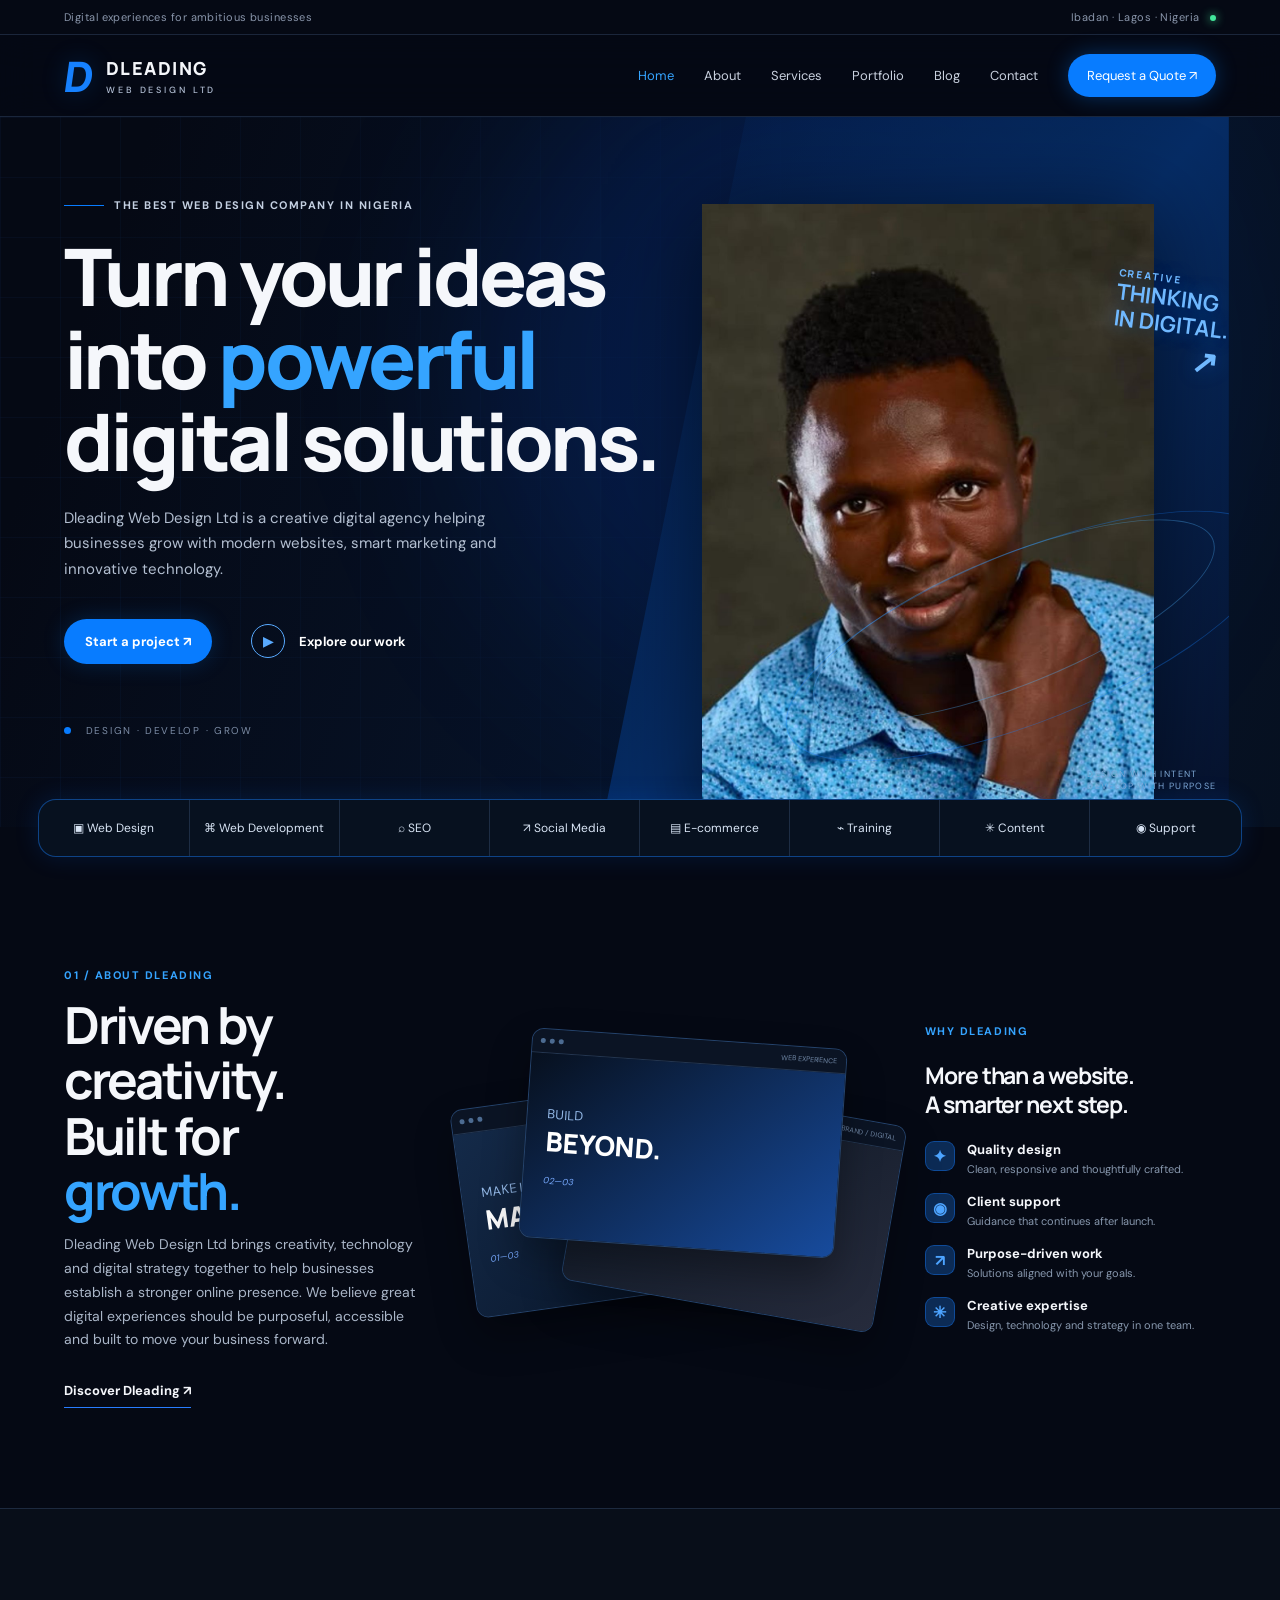
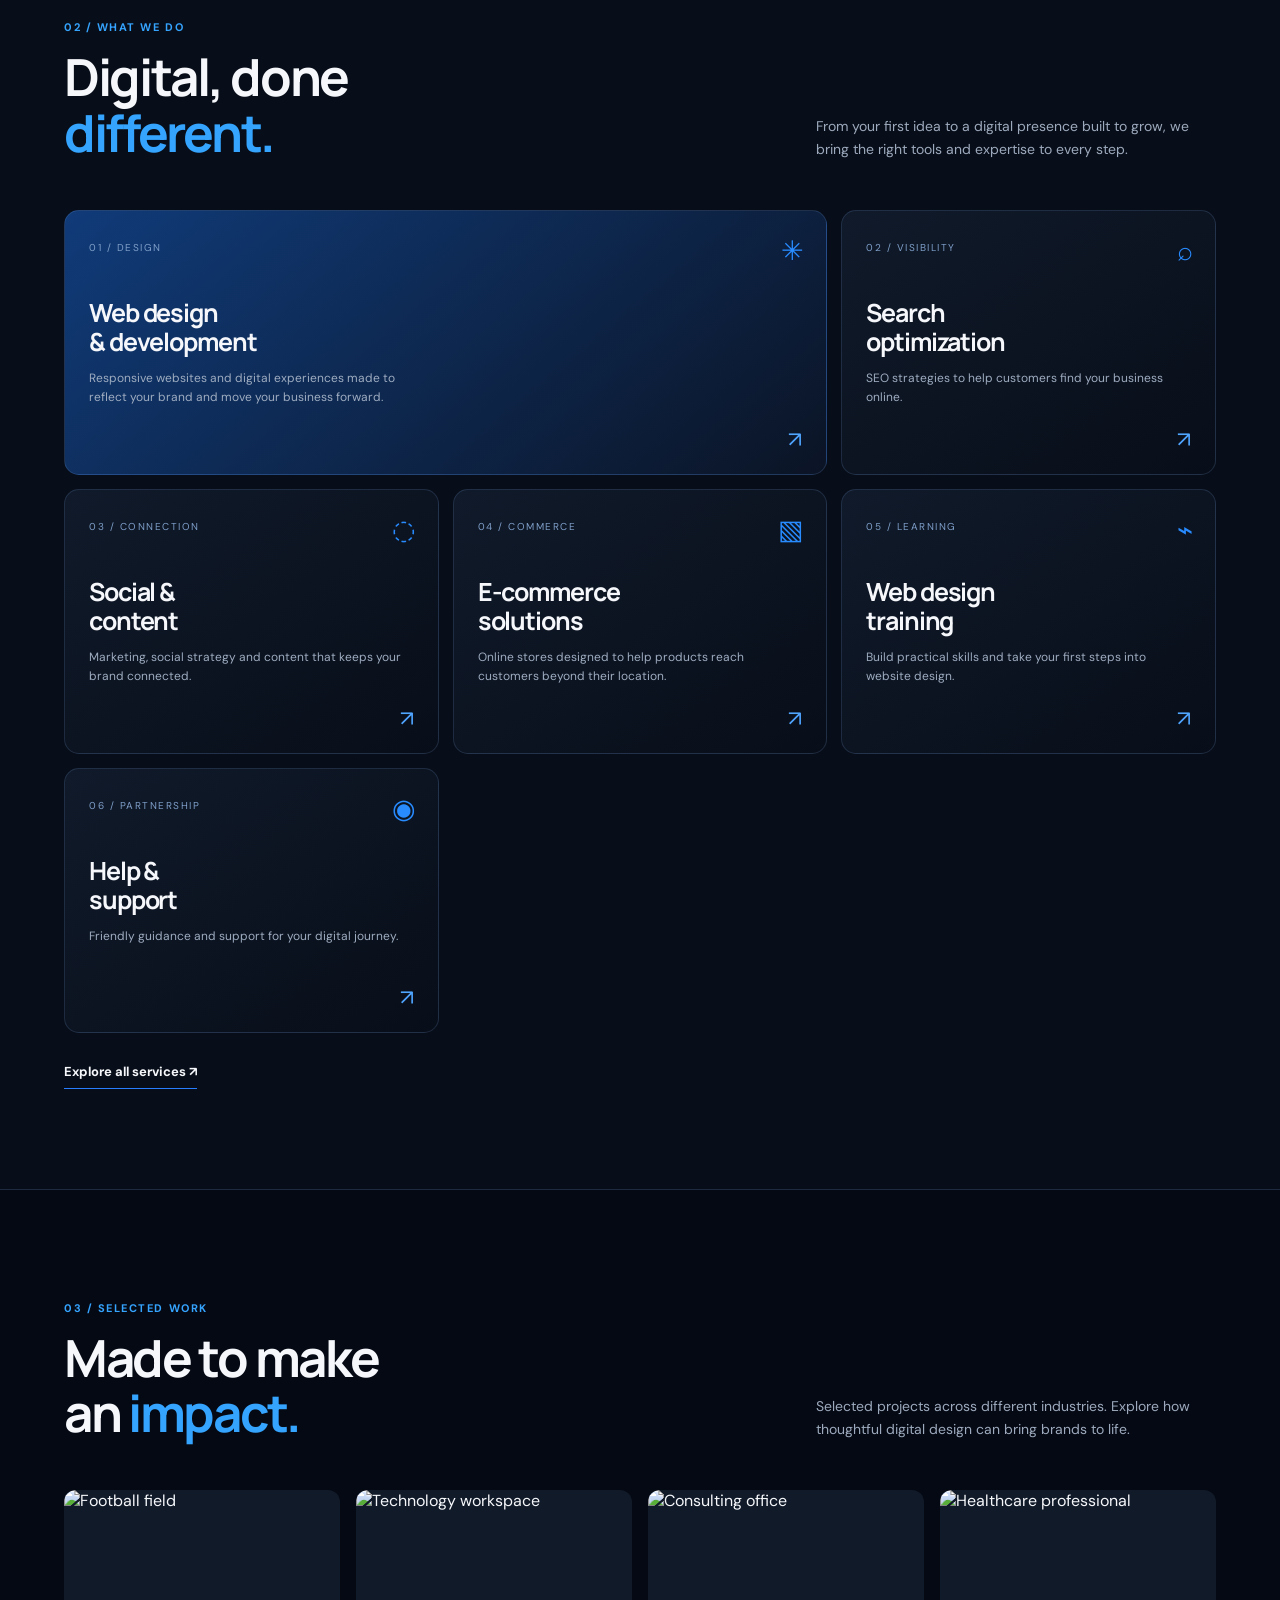
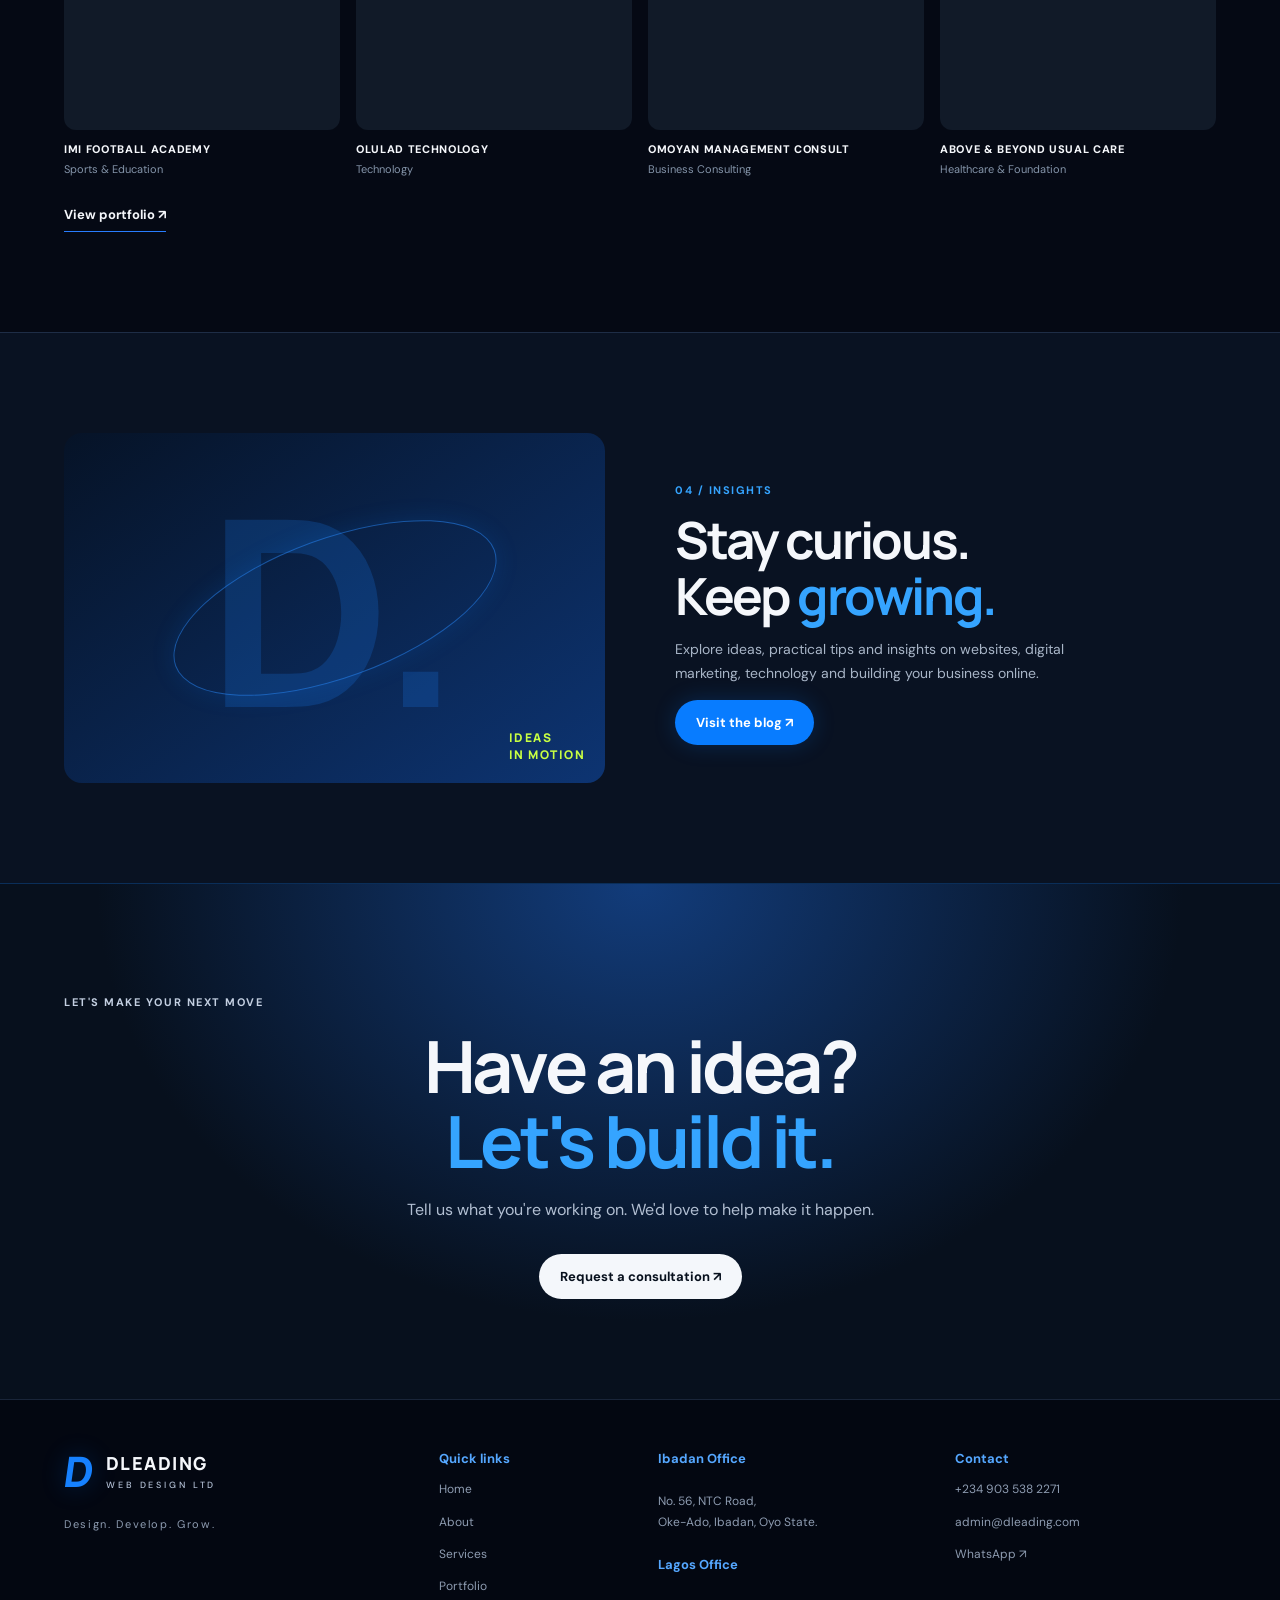
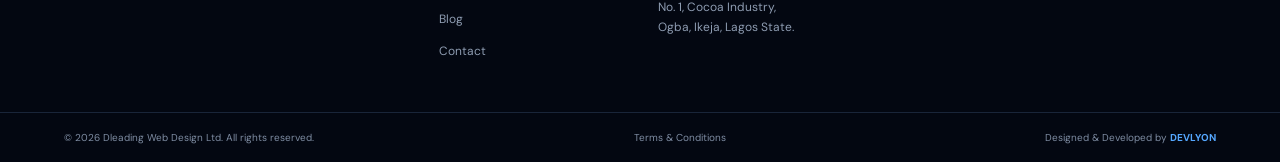
==== index.html @ 04791bf7 "Replace founder placeholder with uploaded portrait" ====
<!doctype html><html lang="en"><head><meta charset="utf-8"><meta name="viewport" content="width=device-width,initial-scale=1"><meta name="description" content="Dleading Web Design Ltd creates modern websites, digital marketing and online experiences for businesses."><meta name="theme-color" content="#050914"><title>Dleading — Design. Develop. Grow.</title><link rel="preconnect" href="https://fonts.googleapis.com"><link rel="preconnect" href="https://fonts.gstatic.com" crossorigin><link href="https://fonts.googleapis.com/css2?family=DM+Sans:wght@400;500;600;700&family=Manrope:wght@400;500;600;700;800&display=swap" rel="stylesheet"><link rel="stylesheet" href="styles.css"></head><body>
<div class="topline"><span>Digital experiences for ambitious businesses</span><span>Ibadan · Lagos · Nigeria <span class="pulse"></span></span></div>
<header class="header"><a class="brand" href="index.html"><span class="brand-mark">D</span><span class="brand-text">DLEADING<small>WEB DESIGN LTD</small></span></a><button class="menu-toggle" aria-label="Toggle navigation" aria-expanded="false"><span></span><span></span></button><nav class="nav"><a class="active" href="index.html">Home</a><a href="about.html">About</a><a href="services.html">Services</a><a href="portfolio.html">Portfolio</a><a href="blog.html">Blog</a><a href="contact.html">Contact</a><a class="nav-cta" href="contact.html">Request a Quote ↗</a></nav></header>
<main><section class="hero"><div class="hero-glow"></div><div class="hero-grid"></div><div class="hero-copy"><p class="eyebrow"><span class="eyebrow-line"></span> THE BEST WEB DESIGN COMPANY IN NIGERIA</p><h1>Turn your ideas<br>into <span>powerful</span><br>digital solutions.</h1><p class="hero-desc">Dleading Web Design Ltd is a creative digital agency helping businesses grow with modern websites, smart marketing and innovative technology.</p><div class="hero-actions"><a class="button primary" href="contact.html">Start a project ↗</a><a class="button ghost" href="#work"><span class="play">▶</span> Explore our work</a></div><div class="hero-note"><span class="note-dot"></span> DESIGN · DEVELOP · GROW</div></div><div class="hero-visual"><div class="portrait-backdrop"></div><img class="founder-photo" src="assets/founder.jpg" alt="Dleading creative portrait"><div class="hero-tag"><span>CREATIVE</span><strong>THINKING<br>IN DIGITAL.</strong><span class="tag-arrow">↗</span></div><div class="orbit orbit-one"></div><div class="orbit orbit-two"></div><div class="visual-caption">DESIGN WITH INTENT<br>DEVELOP WITH PURPOSE</div></div></section>
<section class="service-strip"><a href="services.html">▣ Web Design</a><a href="services.html">⌘ Web Development</a><a href="services.html">⌕ SEO</a><a href="services.html">↗ Social Media</a><a href="services.html">▤ E-commerce</a><a href="services.html">⌁ Training</a><a href="services.html">✳ Content</a><a href="contact.html">◉ Support</a></section>
<section class="intro section" id="about"><div class="intro-copy"><p class="eyebrow blue">01 / ABOUT DLEADING</p><h2>Driven by creativity.<br>Built for <span>growth.</span></h2><p>Dleading Web Design Ltd brings creativity, technology and digital strategy together to help businesses establish a stronger online presence. We believe great digital experiences should be purposeful, accessible and built to move your business forward.</p><a class="text-link" href="about.html">Discover Dleading ↗</a></div><div class="showcase"><div class="showcase-window window-a"><div class="window-top"><span></span><span></span><span></span><small>CREATIVE / DIGITAL</small></div><div class="window-content"><span>MAKE IT</span><b>MATTER.</b><i>01—03</i></div></div><div class="showcase-window window-b"><div class="window-top"><span></span><span></span><span></span><small>WEB EXPERIENCE</small></div><div class="window-content alt"><span>BUILD</span><b>BEYOND.</b><i>02—03</i></div></div><div class="showcase-window window-c"><div class="window-top"><span></span><span></span><span></span><small>BRAND / DIGITAL</small></div><div class="window-content third"><span>THINK</span><b>FORWARD.</b><i>03—03</i></div></div></div><div class="why"><p class="eyebrow blue">WHY DLEADING</p><h3>More than a website.<br>A smarter next step.</h3><ul><li><b>✦</b><span><strong>Quality design</strong><small>Clean, responsive and thoughtfully crafted.</small></span></li><li><b>◉</b><span><strong>Client support</strong><small>Guidance that continues after launch.</small></span></li><li><b>↗</b><span><strong>Purpose-driven work</strong><small>Solutions aligned with your goals.</small></span></li><li><b>✳</b><span><strong>Creative expertise</strong><small>Design, technology and strategy in one team.</small></span></li></ul></div></section>
<section class="services section" id="services"><div class="section-heading"><div><p class="eyebrow blue">02 / WHAT WE DO</p><h2>Digital, done<br><span>different.</span></h2></div><p>From your first idea to a digital presence built to grow, we bring the right tools and expertise to every step.</p></div><div class="service-cards"><a class="service-card featured" href="services.html"><span class="card-number">01 / DESIGN</span><span class="card-symbol">✳</span><h3>Web design<br>& development</h3><p>Responsive websites and digital experiences made to reflect your brand and move your business forward.</p><span class="card-arrow">↗</span></a><a class="service-card" href="services.html"><span class="card-number">02 / VISIBILITY</span><span class="card-symbol">⌕</span><h3>Search<br>optimization</h3><p>SEO strategies to help customers find your business online.</p><span class="card-arrow">↗</span></a><a class="service-card" href="services.html"><span class="card-number">03 / CONNECTION</span><span class="card-symbol">◌</span><h3>Social &<br>content</h3><p>Marketing, social strategy and content that keeps your brand connected.</p><span class="card-arrow">↗</span></a><a class="service-card" href="services.html"><span class="card-number">04 / COMMERCE</span><span class="card-symbol">▧</span><h3>E-commerce<br>solutions</h3><p>Online stores designed to help products reach customers beyond their location.</p><span class="card-arrow">↗</span></a><a class="service-card" href="services.html"><span class="card-number">05 / LEARNING</span><span class="card-symbol">⌁</span><h3>Web design<br>training</h3><p>Build practical skills and take your first steps into website design.</p><span class="card-arrow">↗</span></a><a class="service-card" href="services.html"><span class="card-number">06 / PARTNERSHIP</span><span class="card-symbol">◉</span><h3>Help &<br>support</h3><p>Friendly guidance and support for your digital journey.</p><span class="card-arrow">↗</span></a></div><a class="text-link section-bottom" href="services.html">Explore all services ↗</a></section>
<section class="work section" id="work"><div class="section-heading"><div><p class="eyebrow blue">03 / SELECTED WORK</p><h2>Made to make<br>an <span>impact.</span></h2></div><p>Selected projects across different industries. Explore how thoughtful digital design can bring brands to life.</p></div><div class="work-grid"><a class="work-item" href="portfolio.html"><div class="work-image"><img src="https://images.unsplash.com/photo-1522778119026-d647f0596c20?auto=format&fit=crop&w=1000&q=85" alt="Football field"><span class="work-overlay">↗</span></div><div class="work-meta"><span>IMI FOOTBALL ACADEMY</span><small>Sports & Education</small></div></a><a class="work-item" href="portfolio.html"><div class="work-image"><img src="https://images.unsplash.com/photo-1519389950473-47ba0277781c?auto=format&fit=crop&w=1000&q=85" alt="Technology workspace"><span class="work-overlay">↗</span></div><div class="work-meta"><span>OLULAD TECHNOLOGY</span><small>Technology</small></div></a><a class="work-item" href="portfolio.html"><div class="work-image"><img src="https://images.unsplash.com/photo-1497366754035-f200968a6e72?auto=format&fit=crop&w=1000&q=85" alt="Consulting office"><span class="work-overlay">↗</span></div><div class="work-meta"><span>OMOYAN MANAGEMENT CONSULT</span><small>Business Consulting</small></div></a><a class="work-item" href="portfolio.html"><div class="work-image"><img src="https://images.unsplash.com/photo-1576091160399-112ba8d25d1d?auto=format&fit=crop&w=1000&q=85" alt="Healthcare professional"><span class="work-overlay">↗</span></div><div class="work-meta"><span>ABOVE & BEYOND USUAL CARE</span><small>Healthcare & Foundation</small></div></a></div><a class="text-link section-bottom" href="portfolio.html">View portfolio ↗</a></section>
<section class="blog section" id="blog"><div class="blog-visual"><span class="blog-orbit"></span><span class="blog-big">D.</span><span class="blog-label">IDEAS<br>IN MOTION</span></div><div class="blog-copy"><p class="eyebrow blue">04 / INSIGHTS</p><h2>Stay curious.<br>Keep <span>growing.</span></h2><p>Explore ideas, practical tips and insights on websites, digital marketing, technology and building your business online.</p><a class="button primary" href="blog.html">Visit the blog ↗</a></div></section><section class="cta section" id="contact"><p class="eyebrow">LET'S MAKE YOUR NEXT MOVE</p><h2>Have an idea?<br><span>Let's build it.</span></h2><p>Tell us what you're working on. We'd love to help make it happen.</p><a class="button light" href="contact.html">Request a consultation ↗</a></section></main>
<footer class="footer"><div class="footer-main"><div class="footer-brand"><a class="brand" href="index.html"><span class="brand-mark">D</span><span class="brand-text">DLEADING<small>WEB DESIGN LTD</small></span></a><p>Design. Develop. Grow.</p></div><div><h4>Quick links</h4><a href="index.html">Home</a><a href="about.html">About</a><a href="services.html">Services</a><a href="portfolio.html">Portfolio</a><a href="blog.html">Blog</a><a href="contact.html">Contact</a></div><div><h4>Ibadan Office</h4><p>No. 56, NTC Road,<br>Oke-Ado, Ibadan, Oyo State.</p><h4>Lagos Office</h4><p>No. 1, Cocoa Industry,<br>Ogba, Ikeja, Lagos State.</p></div><div><h4>Contact</h4><a href="tel:+2349035382271">+234 903 538 2271</a><a href="mailto:admin@dleading.com">admin@dleading.com</a><a href="https://wa.me/2349035382271">WhatsApp ↗</a></div></div><div class="footer-bottom"><span>© 2026 Dleading Web Design Ltd. All rights reserved.</span><span>Terms & Conditions</span><span class="dev-credit">Designed & Developed by <a href="https://devlyon.pages.dev/" target="_blank" rel="noopener">DEVLYON</a></span></div></footer><script src="script.js"></script></body></html>
---- styles.css ----
:root{--bg:#050914;--panel:#0a1222;--blue:#087cff;--blue2:#35a4ff;--text:#f5f7fb;--muted:#9ba8bc;--line:rgba(117,157,213,.2);--lime:#c8ff42}*{box-sizing:border-box}html{scroll-behavior:smooth}body{margin:0;background:var(--bg);color:var(--text);font-family:'DM Sans',sans-serif;overflow-x:hidden}a{color:inherit;text-decoration:none}.topline{display:flex;justify-content:space-between;padding:10px 5vw;color:#8995aa;font-size:11px;letter-spacing:.04em;border-bottom:1px solid var(--line)}.pulse{display:inline-block;width:6px;height:6px;background:#42e79b;border-radius:50%;margin-left:7px;box-shadow:0 0 10px #42e79b}.header{height:82px;padding:0 5vw;display:flex;align-items:center;justify-content:space-between;background:rgba(5,9,20,.85);backdrop-filter:blur(18px);position:sticky;top:0;z-index:100;border-bottom:1px solid var(--line)}.brand{display:flex;align-items:center;gap:12px}.brand-mark{font:800 42px Manrope,sans-serif;color:#1681ff;line-height:1;text-shadow:0 0 24px #0866d655;transform:skew(-8deg)}.brand-text{font:800 18px Manrope,sans-serif;letter-spacing:.08em}.brand-text small{display:block;font:500 9px 'DM Sans';letter-spacing:.32em;color:#b4c1d6;margin-top:4px}.nav{display:flex;align-items:center;gap:30px;font-size:13px;color:#c9d1df}.nav>a:not(.nav-cta){transition:color .25s}.nav>a:hover,.nav .active{color:var(--blue2)}.nav-cta{background:var(--blue);padding:13px 19px;border-radius:30px;color:#fff;box-shadow:0 0 22px #087cff55;transition:transform .2s,box-shadow .2s}.nav-cta:hover{transform:translateY(-2px);box-shadow:0 0 30px #087cff88}.nav-cta span{margin-left:8px}.menu-toggle{display:none}.hero{position:relative;min-height:600px;display:flex;align-items:center;padding:70px 5vw 90px;overflow:hidden;background:linear-gradient(110deg,#050914 10%,#07152d 65%,#061020)}.hero-grid{position:absolute;inset:0;opacity:.18;background-image:linear-gradient(rgba(44,115,221,.3) 1px,transparent 1px),linear-gradient(90deg,rgba(44,115,221,.3) 1px,transparent 1px);background-size:60px 60px;mask-image:linear-gradient(to right,black,transparent 80%)}.hero-glow{position:absolute;width:700px;height:700px;background:#0055ff25;filter:blur(90px);right:8%;top:-100px;border-radius:50%}.hero-copy{z-index:2;max-width:660px}.eyebrow{font-size:11px;letter-spacing:.14em;font-weight:700;color:#c4d0e2;display:flex;align-items:center;gap:10px}.eyebrow-line{height:1px;width:40px;background:var(--blue)}.blue{color:var(--blue2)}h1,h2,h3{font-family:Manrope,sans-serif;letter-spacing:-.045em}h1{font-size:clamp(44px,6.2vw,84px);line-height:1.04;margin:23px 0;font-weight:800}h1 span,h2 span{color:var(--blue2)}.hero-desc{color:#b3bfd1;line-height:1.7;max-width:480px;font-size:15px}.hero-actions{display:flex;align-items:center;gap:18px;margin-top:28px}.button{display:inline-flex;align-items:center;gap:14px;padding:14px 21px;border-radius:40px;font-weight:700;font-size:13px;transition:transform .25s,background .25s,box-shadow .25s}.button:hover{transform:translateY(-3px)}.primary{background:var(--blue);color:white;box-shadow:0 0 22px #087cff35}.primary:hover{background:#2792ff;box-shadow:0 0 25px #087cff66}.ghost{color:#fff}.play{display:grid;place-items:center;width:34px;height:34px;border:1px solid #58aaff;border-radius:50%;color:#59aaff}.hero-note{margin-top:52px;color:#7c8ca5;font-size:10px;letter-spacing:.17em}.note-dot{display:inline-block;width:7px;height:7px;border-radius:50%;background:var(--blue);margin-right:10px}.hero-visual{position:absolute;right:4%;top:0;width:49%;height:100%;overflow:hidden}.portrait-backdrop{position:absolute;inset:0;background:linear-gradient(130deg,transparent,#062c65 50%,#07122c);clip-path:polygon(23% 0,100% 0,100% 100%,0 100%)}.founder-photo{position:absolute;bottom:0;right:12%;height:94%;max-width:72%;object-fit:contain;object-position:bottom;filter:drop-shadow(0 10px 45px #0008)}.hero-tag{position:absolute;right:0;top:22%;display:flex;flex-direction:column;color:#70b9ff;font-family:Manrope,sans-serif;font-weight:800;font-size:22px;line-height:1.2;text-shadow:0 0 20px #167bff66;transform:rotate(7deg)}.hero-tag span{font-size:10px;letter-spacing:.2em}.tag-arrow{font-size:32px!important;text-align:right}.orbit{position:absolute;border:1px solid #1681ff55;border-radius:50%;transform:rotate(-22deg)}.orbit-one{width:520px;height:170px;right:-60px;bottom:15%}.orbit-two{width:430px;height:130px;right:0;bottom:20%;border-color:#50b4ff55}.visual-caption{position:absolute;bottom:5%;right:2%;font-size:9px;letter-spacing:.15em;color:#7fa9d6}.service-strip{margin:-28px 3% 0;position:relative;z-index:5;display:grid;grid-template-columns:repeat(8,1fr);background:#07111f;border:1px solid #167fff75;box-shadow:0 0 24px #006aff25;border-radius:18px;overflow:hidden}.service-strip a{display:flex;align-items:center;justify-content:center;flex-direction:column;gap:8px;padding:20px 8px;color:#d8e4f4;font-size:12px;text-align:center;border-right:1px solid var(--line);transition:background .2s,color .2s}.service-strip a:last-child{border:0}.service-strip a:hover{background:#10264a;color:#fff}.strip-icon{font-size:22px;color:#1681ff}.section{padding:100px 5vw}.intro{display:grid;grid-template-columns:1.1fr 1.3fr .9fr;gap:42px;align-items:center}.intro h2,.section-heading h2,.blog-copy h2{font-size:clamp(32px,4vw,52px);line-height:1.08;margin:15px 0}.intro-copy>p:not(.eyebrow){color:#aab6c8;line-height:1.7;font-size:14px}.text-link{display:inline-flex;gap:14px;align-items:center;margin-top:16px;border-bottom:1px solid #287dff;padding-bottom:8px;font-size:13px;font-weight:700}.text-link span{color:var(--blue2)}.showcase{position:relative;height:300px;perspective:900px}.showcase-window{position:absolute;width:75%;height:210px;border-radius:12px;border:1px solid #4e92e655;background:#101b2e;box-shadow:0 20px 40px #0005;overflow:hidden}.window-a{left:0;top:55px;transform:rotate(-8deg)}.window-b{left:15%;top:5px;transform:rotate(4deg);z-index:2}.window-c{right:-2%;top:65px;transform:rotate(10deg);z-index:1}.window-top{height:24px;background:#0b1424;border-bottom:1px solid #243650;display:flex;align-items:center;padding:0 8px;gap:4px}.window-top span{width:5px;height:5px;border-radius:50%;background:#4c6b91}.window-top small{margin-left:auto;font-size:7px;color:#7087a5}.window-content{height:calc(100% - 24px);background:linear-gradient(135deg,#142a49,#061020);padding:20px;display:flex;flex-direction:column;justify-content:center}.window-content span{font-size:13px;color:#92b7e5}.window-content b{font:800 27px Manrope;color:#fff}.window-content i{font-size:9px;color:#78aaff;margin-top:15px}.window-content.alt{background:linear-gradient(140deg,#07101e,#174b9d)}.window-content.third{background:linear-gradient(140deg,#0d1725,#262b3c)}.why h3{font-size:23px;line-height:1.25}.why ul{list-style:none;padding:0;margin:20px 0}.why li{display:flex;gap:12px;margin:17px 0}.why li>b{width:30px;height:30px;border-radius:9px;background:#0c2b55;border:1px solid #167bff66;color:#4da4ff;display:grid;place-items:center}.why li span{display:flex;flex-direction:column;gap:4px}.why li strong{font-size:13px}.why li small{font-size:11px;color:#8797ad}.services{background:#080e19;border-top:1px solid var(--line);border-bottom:1px solid var(--line)}.section-heading{display:flex;justify-content:space-between;align-items:end;gap:30px;margin-bottom:35px}.section-heading>p{max-width:400px;color:#9daabd;line-height:1.65;font-size:14px}.service-cards{display:grid;grid-template-columns:repeat(3,1fr);gap:14px}.service-card{min-height:265px;padding:24px;background:linear-gradient(145deg,#101a2a,#080e19);border:1px solid var(--line);border-radius:15px;position:relative;overflow:hidden;transition:transform .25s,border-color .25s,background .25s}.service-card:hover{transform:translateY(-5px);border-color:#2589ff;background:linear-gradient(145deg,#14294a,#080e19)}.service-card.featured{background:linear-gradient(140deg,#103b79,#0b1425);grid-column:span 2}.card-number{font-size:10px;letter-spacing:.15em;color:#7f9fc9}.card-symbol{position:absolute;right:22px;top:22px;font-size:27px;color:#288bff}.service-card h3{font-size:25px;line-height:1.18;margin:42px 0 12px}.service-card p{font-size:12px;line-height:1.6;color:#9eacc0;max-width:320px}.card-arrow{position:absolute;bottom:20px;right:24px;color:#50a5ff;font-size:22px}.section-bottom{margin-top:30px}.work-grid{display:grid;grid-template-columns:repeat(4,1fr);gap:16px}.work-image{height:240px;position:relative;overflow:hidden;border-radius:12px;background:#111a28}.work-image img{width:100%;height:100%;object-fit:cover;transition:transform .5s,filter .5s}.work-item:hover img{transform:scale(1.06);filter:brightness(.7)}.work-overlay{position:absolute;right:14px;top:14px;background:#087cff;color:white;width:38px;height:38px;border-radius:50%;display:grid;place-items:center;opacity:0;transform:translateY(5px);transition:.25s}.work-item:hover .work-overlay{opacity:1;transform:none}.work-meta{display:flex;flex-direction:column;gap:6px;margin-top:12px}.work-meta span{font-size:11px;font-weight:800;letter-spacing:.06em}.work-meta small{color:#8595aa;font-size:11px}.blog{display:grid;grid-template-columns:1fr 1fr;align-items:center;gap:70px;background:#091222;border-top:1px solid var(--line)}.blog-visual{height:350px;position:relative;background:linear-gradient(145deg,#061327,#0d3472);border-radius:18px;overflow:hidden;display:grid;place-items:center}.blog-big{font:800 260px Manrope;color:#1b80ff33;line-height:1}.blog-orbit{position:absolute;width:340px;height:140px;border:1px solid #298cff80;border-radius:50%;transform:rotate(-20deg);box-shadow:0 0 25px #087cff22}.blog-label{position:absolute;right:20px;bottom:20px;font:800 12px Manrope;letter-spacing:.12em;color:#c8ff42}.blog-copy>p:not(.eyebrow){color:#a8b5c7;line-height:1.7;max-width:430px;font-size:14px}.cta{text-align:center;background:radial-gradient(ellipse at 50% 0,#123c7b,#07101d 60%);border-top:1px solid #167fff44}.cta h2{font-size:clamp(40px,6vw,72px);line-height:1.04;margin:20px 0}.cta>p:not(.eyebrow){color:#b2bfd2}.light{background:#f4f7fb;color:#07101d;margin-top:18px}.light:hover{background:#c8ff42}.footer{background:#030711;border-top:1px solid var(--line)}.footer-main{display:grid;grid-template-columns:1.3fr .7fr 1fr 1fr;gap:36px;padding:50px 5vw}.footer-main>div{display:flex;flex-direction:column;gap:12px}.footer-main h4{margin:0;color:#55a7ff;font-size:13px}.footer-main p,.footer-main a:not(.brand){color:#8e9cb1;font-size:12px;line-height:1.7}.footer-main a:hover{color:#fff}.footer-brand p{font-size:11px!important;letter-spacing:.15em}.footer-bottom{padding:18px 5vw;border-top:1px solid var(--line);display:flex;justify-content:space-between;gap:16px;color:#7f8da3;font-size:10px}.dev-credit a{color:#55a7ff;font-weight:700;transition:color .25s}.dev-credit a:hover{color:#c8ff42}
@media(max-width:1000px){.nav{gap:16px}.nav-cta{padding:11px 13px}.hero-visual{right:0;width:48%}.hero-copy{max-width:58%}.hero-tag{right:2%;font-size:17px}.intro{grid-template-columns:1fr 1.2fr;gap:30px}.why{grid-column:1/-1}.why ul{display:grid;grid-template-columns:repeat(2,1fr);gap:10px}.service-strip{grid-template-columns:repeat(4,1fr)}.service-strip a:nth-child(4){border-right:0}.service-strip a:nth-child(n+5){border-top:1px solid var(--line)}.work-grid{grid-template-columns:repeat(2,1fr)}}
@media(max-width:700px){.topline{font-size:9px;padding:9px 4vw}.header{height:70px;padding:0 4vw}.brand-mark{font-size:34px}.brand-text{font-size:15px}.menu-toggle{display:flex;flex-direction:column;gap:5px;background:transparent;border:1px solid var(--line);border-radius:8px;padding:10px}.menu-toggle span{width:20px;height:2px;background:#eaf2ff}.nav{position:absolute;top:70px;left:0;right:0;background:#070e1b;border-bottom:1px solid var(--line);display:none;flex-direction:column;align-items:stretch;padding:16px 4vw;gap:0}.nav.open{display:flex}.nav>a:not(.nav-cta){padding:13px 0;border-bottom:1px solid var(--line)}.nav-cta{margin-top:12px;text-align:center}.hero{min-height:720px;padding:52px 5vw 280px;align-items:flex-start}.hero-copy{max-width:100%}h1{font-size:clamp(43px,12vw,66px)}.hero-desc{font-size:14px;max-width:400px}.hero-visual{width:100%;height:340px;top:auto;bottom:0;right:0}.founder-photo{height:100%;max-width:78%;right:13%}.hero-tag{top:20%;right:4%;font-size:17px}.orbit-one{width:340px;height:110px;right:-40px}.orbit-two{width:290px;height:90px;right:0}.visual-caption{right:4%;bottom:3%}.service-strip{margin:-18px 3% 0;grid-template-columns:repeat(2,1fr);border-radius:13px}.service-strip a{padding:14px 8px;border-top:1px solid var(--line)}.service-strip a:nth-child(-n+2){border-top:0}.service-strip a:nth-child(2n){border-right:0}.service-strip a:nth-child(4){border-right:0}.section{padding:65px 5vw}.intro{grid-template-columns:1fr;gap:24px}.showcase{height:250px}.showcase-window{height:180px;width:72%}.window-a{top:45px}.window-b{top:0}.window-c{top:48px}.window-content b{font-size:22px}.why ul{grid-template-columns:1fr}.section-heading{align-items:flex-start;flex-direction:column;gap:5px}.section-heading>p{margin-top:0}.service-cards{grid-template-columns:1fr 1fr}.service-card{min-height:245px;padding:18px}.service-card.featured{grid-column:span 2}.service-card h3{font-size:21px;margin-top:38px}.service-card p{font-size:11px}.work-grid{gap:12px}.work-image{height:170px}.work-meta span{font-size:10px}.blog{grid-template-columns:1fr;gap:30px}.blog-visual{height:250px}.blog-big{font-size:190px}.footer-main{grid-template-columns:1fr 1fr;gap:25px;padding:36px 5vw}.footer-brand{grid-column:1/-1}.footer-bottom{flex-direction:column;gap:9px}.cta h2{font-size:43px}}
@media(max-width:390px){.service-cards{grid-template-columns:1fr}.service-card.featured{grid-column:auto}.work-grid{grid-template-columns:1fr}.work-image{height:220px}.hero{padding-bottom:250px}.hero-actions{gap:8px}.button{padding:12px 15px;font-size:12px}}
/* Additional inner-page and motion styling */
.inner-hero{padding:110px 5vw 75px;position:relative;overflow:hidden;background:radial-gradient(ellipse at 80% 20%,#10356855,transparent 45%),linear-gradient(140deg,#060b17,#091629);border-bottom:1px solid var(--line)}.inner-hero:after{content:"";position:absolute;width:440px;height:440px;border:1px solid #167fff28;border-radius:50%;right:-140px;top:-150px;pointer-events:none}.inner-hero h1{font-size:clamp(46px,7vw,86px);margin:22px 0;position:relative;z-index:1}.inner-hero>p:not(.eyebrow){color:#afbdcf;line-height:1.7;max-width:600px;font-size:15px}.inner-hero .button{margin-top:20px}.inner-content{display:grid;grid-template-columns:1fr 1.2fr;gap:60px;align-items:start}.inner-content h2,.values-section h2,.contact-details h2{font:800 clamp(32px,4.2vw,54px)/1.1 Manrope;margin:14px 0}.inner-content p,.contact-details>p:not(.eyebrow){color:#a9b7ca;line-height:1.8;font-size:14px}.values-section{background:#080e19;border-top:1px solid var(--line)}.contact-layout{display:grid;grid-template-columns:1fr 1fr;gap:55px;align-items:start}.contact-detail{display:flex;flex-direction:column;gap:7px;border-bottom:1px solid var(--line);padding:18px 0}.contact-detail small{font-size:10px;letter-spacing:.16em;color:#69aaff}.contact-detail span,.contact-detail a{color:#d3dcec;font-size:13px;line-height:1.6}.contact-details .button{margin-top:24px}.contact-form{display:flex;flex-direction:column;gap:18px;padding:30px;background:linear-gradient(145deg,#101c30,#09111e);border:1px solid var(--line);border-radius:18px}.contact-form label{display:flex;flex-direction:column;gap:8px;color:#cbd5e4;font-size:12px;font-weight:600}.contact-form input,.contact-form textarea{width:100%;background:#060c17;border:1px solid #263750;border-radius:10px;padding:14px;color:#fff;font:14px 'DM Sans',sans-serif;outline:none;transition:border-color .2s,box-shadow .2s}.contact-form input:focus,.contact-form textarea:focus{border-color:#1681ff;box-shadow:0 0 0 3px #1681ff22}.contact-form textarea{resize:vertical}.contact-form button{border:0;cursor:pointer;align-self:flex-start}.form-note,.form-status{font-size:11px;color:#8191a9;line-height:1.6;margin:0}.form-status{color:#8fc6ff}.portfolio-note{font-size:12px;color:#8292aa;margin-top:25px}.blog-link-section{display:grid;grid-template-columns:1fr 1fr;gap:60px;align-items:center}.blog-link-section h2{font:800 clamp(32px,4.5vw,55px)/1.1 Manrope;margin:14px 0}.blog-link-section p:not(.eyebrow){color:#a9b7ca;line-height:1.7}.reveal{opacity:0;transform:translateY(22px);transition:opacity .7s ease,transform .7s ease}.revealed{opacity:1;transform:none}.service-card:nth-child(2){transition-delay:.05s}.service-card:nth-child(3){transition-delay:.1s}.service-card:nth-child(4){transition-delay:.15s}.service-card:nth-child(5){transition-delay:.2s}.service-card:nth-child(6){transition-delay:.25s}@media(max-width:700px){.inner-hero{padding:75px 5vw 55px}.inner-content,.contact-layout,.blog-link-section{grid-template-columns:1fr;gap:30px}.contact-form{padding:22px}.portfolio-grid{grid-template-columns:1fr 1fr}.portfolio-grid .work-image{height:190px}}@media(prefers-reduced-motion:reduce){html{scroll-behavior:auto}.reveal{opacity:1;transform:none;transition:none}*,*:before,*:after{animation-duration:.01ms!important;transition-duration:.01ms!important}}
/* Blog library, filters and article layouts */
.blog-library{padding-top:65px}.blog-tools{display:flex;justify-content:space-between;gap:20px;align-items:center;margin-bottom:30px}.blog-search-wrap{display:flex;align-items:center;gap:10px;background:#0b1526;border:1px solid var(--line);border-radius:40px;padding:0 15px;min-width:230px}.blog-search-wrap span{color:#5daaff;font-size:22px}.blog-search-wrap input{background:transparent;border:0;outline:0;color:#fff;padding:13px 0;width:100%;font:13px 'DM Sans'}.blog-filters{display:flex;gap:8px;flex-wrap:wrap}.blog-filter{border:1px solid var(--line);background:#0b1526;color:#a9b7ca;padding:10px 14px;border-radius:30px;font:600 11px 'DM Sans';cursor:pointer;transition:.2s}.blog-filter:hover,.blog-filter.active{background:#087cff;color:white;border-color:#087cff}.blog-featured{display:grid;grid-template-columns:1fr 1fr;border:1px solid var(--line);border-radius:20px;overflow:hidden;background:#0a1323;margin-bottom:35px}.blog-feature-art{min-height:350px;background:linear-gradient(135deg,#08152a,#104b9b);position:relative;overflow:hidden;display:flex;flex-direction:column;justify-content:center;padding:40px}.feature-grid{position:absolute;inset:0;background-image:linear-gradient(#388cff22 1px,transparent 1px),linear-gradient(90deg,#388cff22 1px,transparent 1px);background-size:38px 38px}.feature-orbit{position:absolute;border:1px solid #55aaff66;border-radius:50%;width:450px;height:180px;transform:rotate(-22deg);left:-20px;top:70px}.blog-feature-art strong{font:800 clamp(45px,5vw,70px)/.95 Manrope;letter-spacing:-.05em;z-index:1}.blog-feature-art small{font:700 10px 'DM Sans';letter-spacing:.18em;color:#c5d8f3;margin-top:22px;z-index:1}.blog-feature-copy{padding:45px;align-self:center}.blog-feature-copy h2{font:800 clamp(27px,3.2vw,42px)/1.1 Manrope;margin:16px 0}.blog-feature-copy>p:not(.eyebrow){color:#aab8ca;line-height:1.7;font-size:13px}.blog-feature-copy .button{margin-top:12px}.blog-card-grid{display:grid;grid-template-columns:repeat(3,1fr);gap:20px}.blog-card{border:1px solid var(--line);border-radius:16px;overflow:hidden;background:#0a1322;transition:transform .25s,border-color .25s}.blog-card:hover{transform:translateY(-5px);border-color:#2b8bff}.blog-card-art{height:210px;padding:22px;display:flex;flex-direction:column;justify-content:space-between;position:relative;overflow:hidden}.blog-card-art>span{font:700 9px 'DM Sans';letter-spacing:.14em;z-index:1}.blog-card-art>b{font:800 36px/1 Manrope;letter-spacing:-.04em;z-index:1}.blog-card-art>i{position:absolute;right:18px;bottom:18px;font-style:normal;font-size:24px;z-index:1}.art-web{background:linear-gradient(135deg,#0a1730,#1259a8)}.art-web:after{content:'';position:absolute;width:240px;height:240px;border:1px solid #7bbdff66;border-radius:50%;right:-60px;top:10px}.art-seo{background:linear-gradient(135deg,#0c1827,#125a46)}.art-seo:after{content:'';position:absolute;width:190px;height:190px;border:1px solid #7affbb66;transform:rotate(45deg);right:-35px;top:35px}.art-marketing{background:linear-gradient(135deg,#20132d,#7a3e9a)}.art-marketing:after{content:'';position:absolute;width:220px;height:140px;border:1px solid #f5a8ff66;border-radius:50%;right:-30px;top:25px;transform:rotate(-20deg)}.blog-card-copy{padding:22px}.blog-card-meta{color:#65aaff;font-size:9px;letter-spacing:.13em;font-weight:700}.blog-card-copy h3{font:700 20px/1.25 Manrope;margin:12px 0}.blog-card-copy h3 a:hover{color:#6ab2ff}.blog-card-copy>p:not(.blog-card-meta){color:#9eacc0;font-size:12px;line-height:1.65}.blog-read{display:inline-block;margin-top:12px;color:#69b0ff;font-size:12px;font-weight:700}.blog-empty{padding:25px;color:#aab8ca;border:1px dashed var(--line);border-radius:12px}.article-hero{padding-bottom:55px}.article-wrap{max-width:820px;margin:auto}.article-meta{color:#66aaff;font-size:10px;letter-spacing:.13em;font-weight:700;margin:25px 0}.article-cover{height:260px;border-radius:18px;display:flex;align-items:center;justify-content:center;position:relative;overflow:hidden;margin-bottom:35px}.article-cover strong{font:800 clamp(45px,8vw,82px)/.95 Manrope;letter-spacing:-.05em;z-index:1;text-align:center}.article-cover .feature-grid{opacity:.5}.article-content{color:#c1ccdc;font-size:15px;line-height:1.85}.article-content h2{font:800 27px/1.2 Manrope;color:#fff;margin:36px 0 12px}.article-content h3{font:700 19px Manrope;color:#eaf2ff;margin:26px 0 10px}.article-content p{margin:15px 0}.article-content ul{padding-left:20px}.article-content li{margin:10px 0}.article-callout{border-left:3px solid #087cff;background:#0b1728;padding:20px;margin:28px 0;color:#d9e7f8}.article-back{display:inline-flex;margin:30px 0;color:#68adff;font-weight:700;font-size:13px}.article-cta{margin-top:45px;padding:30px;border:1px solid var(--line);border-radius:16px;background:#0a1424}.article-cta h3{margin-top:0}@media(max-width:850px){.blog-tools{align-items:flex-start;flex-direction:column}.blog-featured{grid-template-columns:1fr}.blog-feature-art{min-height:280px}.blog-feature-copy{padding:28px}.blog-card-grid{grid-template-columns:1fr 1fr}}@media(max-width:700px){.blog-filters{width:100%}.blog-filter{padding:9px 11px}.blog-card-grid{grid-template-columns:1fr}.blog-card-art{height:200px}.blog-feature-art{min-height:240px}.article-cover{height:210px}.article-content{font-size:14px}.article-content h2{font-size:24px}}
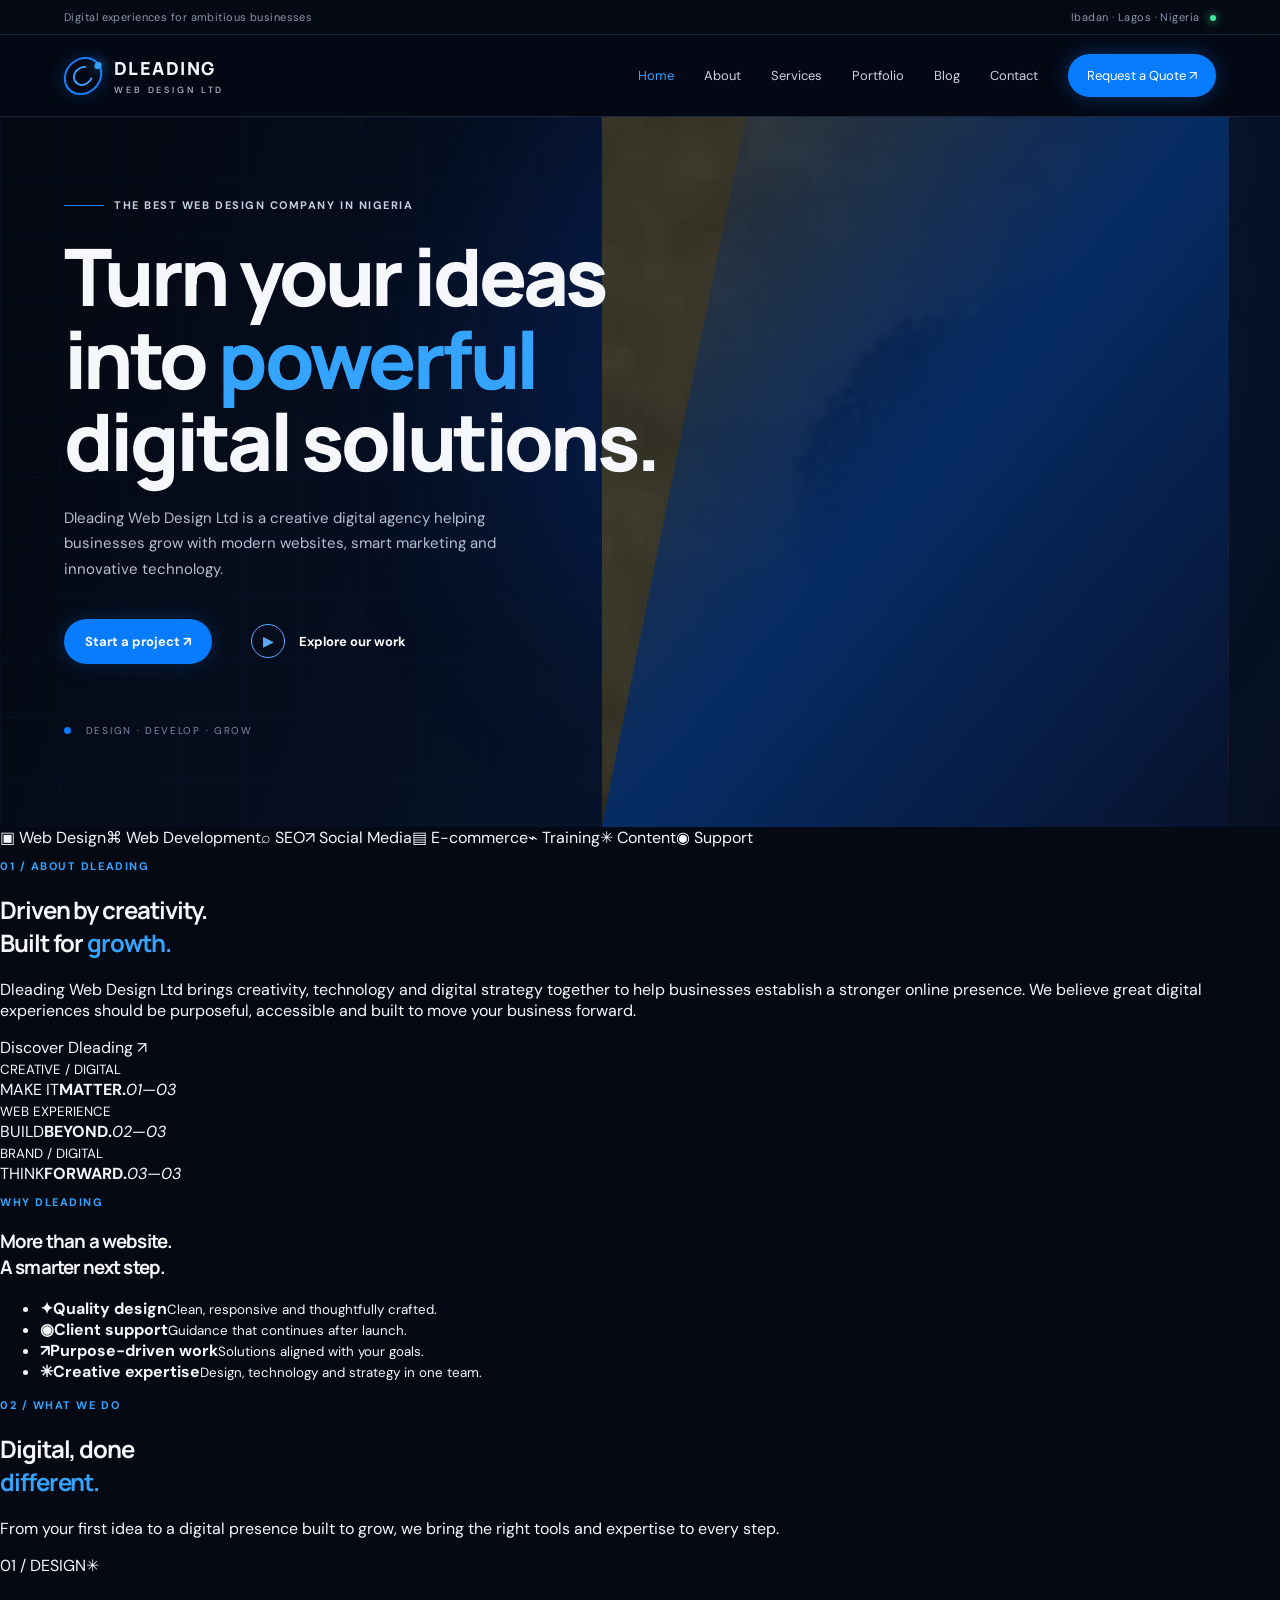
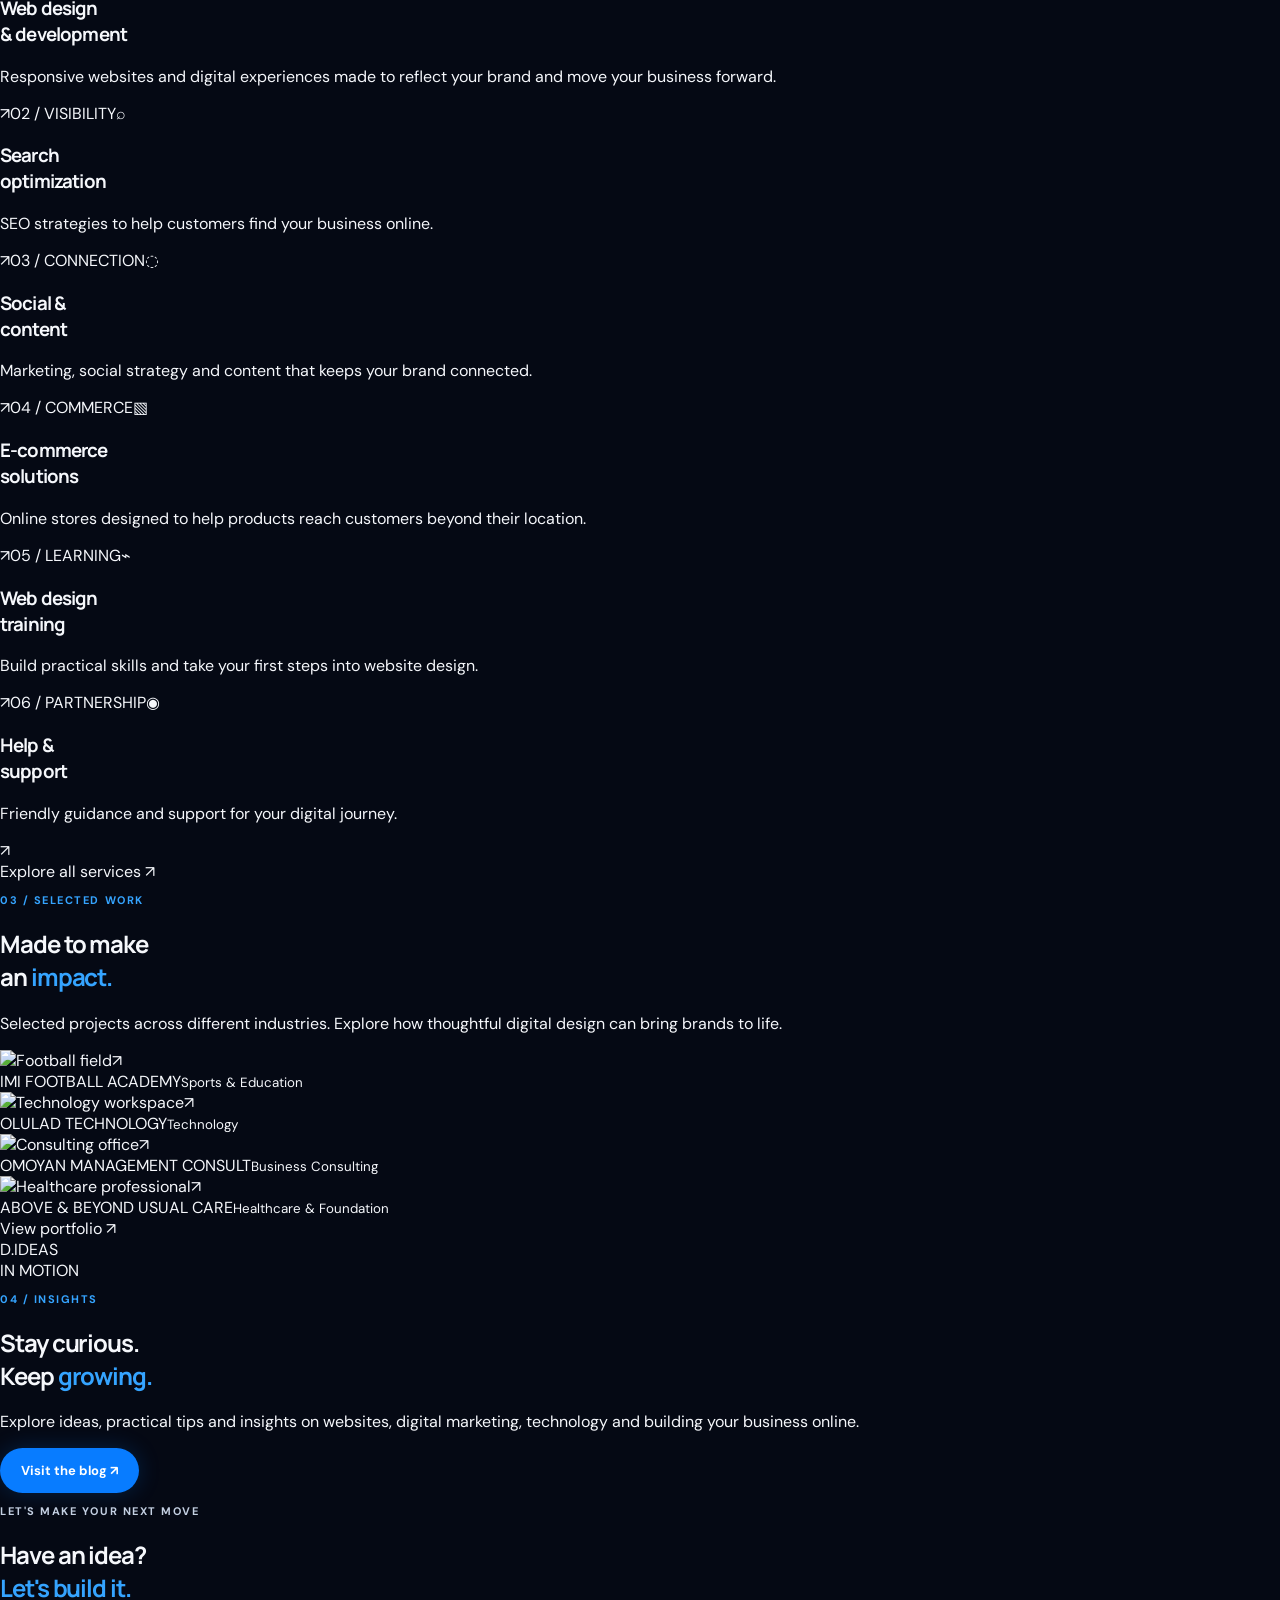
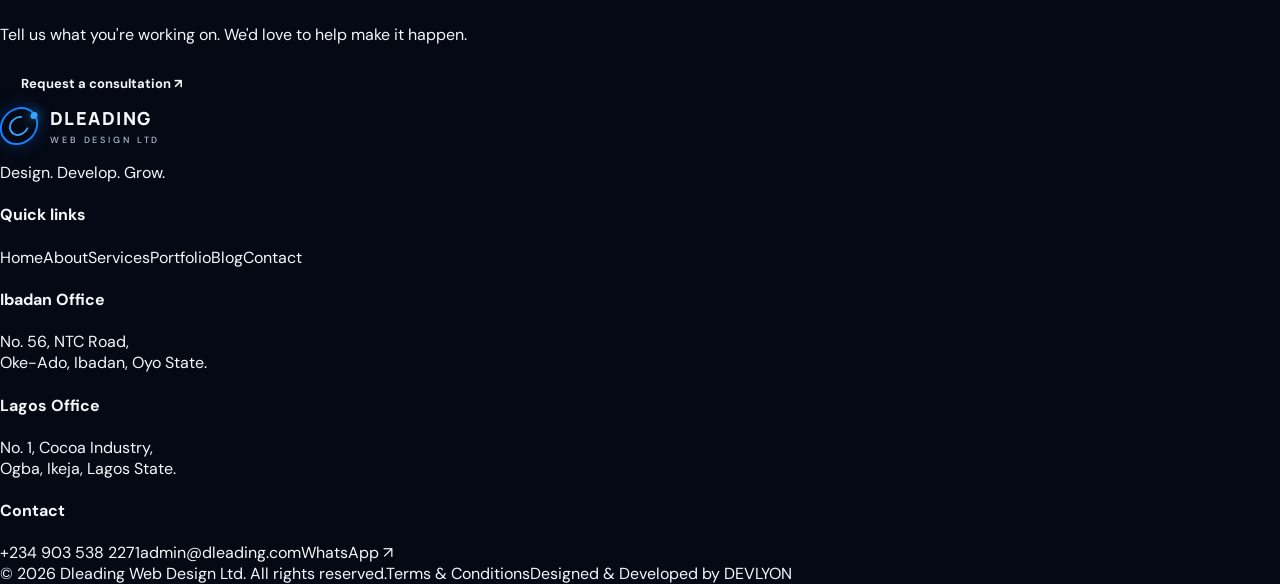
==== commit 81f26616: "Replace homepage D monogram with orbital logo mark" ====
--- a/index.html
+++ b/index.html
@@ -1,10 +1,10 @@
 <!doctype html><html lang="en"><head><meta charset="utf-8"><meta name="viewport" content="width=device-width,initial-scale=1"><meta name="description" content="Dleading Web Design Ltd creates modern websites, digital marketing and online experiences for businesses."><meta name="theme-color" content="#050914"><title>Dleading — Design. Develop. Grow.</title><link rel="preconnect" href="https://fonts.googleapis.com"><link rel="preconnect" href="https://fonts.gstatic.com" crossorigin><link href="https://fonts.googleapis.com/css2?family=DM+Sans:wght@400;500;600;700&family=Manrope:wght@400;500;600;700;800&display=swap" rel="stylesheet"><link rel="stylesheet" href="styles.css"></head><body>
 <div class="topline"><span>Digital experiences for ambitious businesses</span><span>Ibadan · Lagos · Nigeria <span class="pulse"></span></span></div>
-<header class="header"><a class="brand" href="index.html"><span class="brand-mark">D</span><span class="brand-text">DLEADING<small>WEB DESIGN LTD</small></span></a><button class="menu-toggle" aria-label="Toggle navigation" aria-expanded="false"><span></span><span></span></button><nav class="nav"><a class="active" href="index.html">Home</a><a href="about.html">About</a><a href="services.html">Services</a><a href="portfolio.html">Portfolio</a><a href="blog.html">Blog</a><a href="contact.html">Contact</a><a class="nav-cta" href="contact.html">Request a Quote ↗</a></nav></header>
+<header class="header"><a class="brand" href="index.html"><span class="brand-mark" aria-hidden="true"></span><span class="brand-text">DLEADING<small>WEB DESIGN LTD</small></span></a><button class="menu-toggle" aria-label="Toggle navigation" aria-expanded="false"><span></span><span></span></button><nav class="nav"><a class="active" href="index.html">Home</a><a href="about.html">About</a><a href="services.html">Services</a><a href="portfolio.html">Portfolio</a><a href="blog.html">Blog</a><a href="contact.html">Contact</a><a class="nav-cta" href="contact.html">Request a Quote ↗</a></nav></header>
 <main><section class="hero"><div class="hero-glow"></div><div class="hero-grid"></div><div class="hero-copy"><p class="eyebrow"><span class="eyebrow-line"></span> THE BEST WEB DESIGN COMPANY IN NIGERIA</p><h1>Turn your ideas<br>into <span>powerful</span><br>digital solutions.</h1><p class="hero-desc">Dleading Web Design Ltd is a creative digital agency helping businesses grow with modern websites, smart marketing and innovative technology.</p><div class="hero-actions"><a class="button primary" href="contact.html">Start a project ↗</a><a class="button ghost" href="#work"><span class="play">▶</span> Explore our work</a></div><div class="hero-note"><span class="note-dot"></span> DESIGN · DEVELOP · GROW</div></div><div class="hero-visual"><div class="portrait-backdrop"></div><img class="founder-photo" src="assets/founder.jpg" alt="Dleading creative portrait"><div class="hero-tag"><span>CREATIVE</span><strong>THINKING<br>IN DIGITAL.</strong><span class="tag-arrow">↗</span></div><div class="orbit orbit-one"></div><div class="orbit orbit-two"></div><div class="visual-caption">DESIGN WITH INTENT<br>DEVELOP WITH PURPOSE</div></div></section>
 <section class="service-strip"><a href="services.html">▣ Web Design</a><a href="services.html">⌘ Web Development</a><a href="services.html">⌕ SEO</a><a href="services.html">↗ Social Media</a><a href="services.html">▤ E-commerce</a><a href="services.html">⌁ Training</a><a href="services.html">✳ Content</a><a href="contact.html">◉ Support</a></section>
 <section class="intro section" id="about"><div class="intro-copy"><p class="eyebrow blue">01 / ABOUT DLEADING</p><h2>Driven by creativity.<br>Built for <span>growth.</span></h2><p>Dleading Web Design Ltd brings creativity, technology and digital strategy together to help businesses establish a stronger online presence. We believe great digital experiences should be purposeful, accessible and built to move your business forward.</p><a class="text-link" href="about.html">Discover Dleading ↗</a></div><div class="showcase"><div class="showcase-window window-a"><div class="window-top"><span></span><span></span><span></span><small>CREATIVE / DIGITAL</small></div><div class="window-content"><span>MAKE IT</span><b>MATTER.</b><i>01—03</i></div></div><div class="showcase-window window-b"><div class="window-top"><span></span><span></span><span></span><small>WEB EXPERIENCE</small></div><div class="window-content alt"><span>BUILD</span><b>BEYOND.</b><i>02—03</i></div></div><div class="showcase-window window-c"><div class="window-top"><span></span><span></span><span></span><small>BRAND / DIGITAL</small></div><div class="window-content third"><span>THINK</span><b>FORWARD.</b><i>03—03</i></div></div></div><div class="why"><p class="eyebrow blue">WHY DLEADING</p><h3>More than a website.<br>A smarter next step.</h3><ul><li><b>✦</b><span><strong>Quality design</strong><small>Clean, responsive and thoughtfully crafted.</small></span></li><li><b>◉</b><span><strong>Client support</strong><small>Guidance that continues after launch.</small></span></li><li><b>↗</b><span><strong>Purpose-driven work</strong><small>Solutions aligned with your goals.</small></span></li><li><b>✳</b><span><strong>Creative expertise</strong><small>Design, technology and strategy in one team.</small></span></li></ul></div></section>
 <section class="services section" id="services"><div class="section-heading"><div><p class="eyebrow blue">02 / WHAT WE DO</p><h2>Digital, done<br><span>different.</span></h2></div><p>From your first idea to a digital presence built to grow, we bring the right tools and expertise to every step.</p></div><div class="service-cards"><a class="service-card featured" href="services.html"><span class="card-number">01 / DESIGN</span><span class="card-symbol">✳</span><h3>Web design<br>& development</h3><p>Responsive websites and digital experiences made to reflect your brand and move your business forward.</p><span class="card-arrow">↗</span></a><a class="service-card" href="services.html"><span class="card-number">02 / VISIBILITY</span><span class="card-symbol">⌕</span><h3>Search<br>optimization</h3><p>SEO strategies to help customers find your business online.</p><span class="card-arrow">↗</span></a><a class="service-card" href="services.html"><span class="card-number">03 / CONNECTION</span><span class="card-symbol">◌</span><h3>Social &<br>content</h3><p>Marketing, social strategy and content that keeps your brand connected.</p><span class="card-arrow">↗</span></a><a class="service-card" href="services.html"><span class="card-number">04 / COMMERCE</span><span class="card-symbol">▧</span><h3>E-commerce<br>solutions</h3><p>Online stores designed to help products reach customers beyond their location.</p><span class="card-arrow">↗</span></a><a class="service-card" href="services.html"><span class="card-number">05 / LEARNING</span><span class="card-symbol">⌁</span><h3>Web design<br>training</h3><p>Build practical skills and take your first steps into website design.</p><span class="card-arrow">↗</span></a><a class="service-card" href="services.html"><span class="card-number">06 / PARTNERSHIP</span><span class="card-symbol">◉</span><h3>Help &<br>support</h3><p>Friendly guidance and support for your digital journey.</p><span class="card-arrow">↗</span></a></div><a class="text-link section-bottom" href="services.html">Explore all services ↗</a></section>
 <section class="work section" id="work"><div class="section-heading"><div><p class="eyebrow blue">03 / SELECTED WORK</p><h2>Made to make<br>an <span>impact.</span></h2></div><p>Selected projects across different industries. Explore how thoughtful digital design can bring brands to life.</p></div><div class="work-grid"><a class="work-item" href="portfolio.html"><div class="work-image"><img src="https://images.unsplash.com/photo-1522778119026-d647f0596c20?auto=format&fit=crop&w=1000&q=85" alt="Football field"><span class="work-overlay">↗</span></div><div class="work-meta"><span>IMI FOOTBALL ACADEMY</span><small>Sports & Education</small></div></a><a class="work-item" href="portfolio.html"><div class="work-image"><img src="https://images.unsplash.com/photo-1519389950473-47ba0277781c?auto=format&fit=crop&w=1000&q=85" alt="Technology workspace"><span class="work-overlay">↗</span></div><div class="work-meta"><span>OLULAD TECHNOLOGY</span><small>Technology</small></div></a><a class="work-item" href="portfolio.html"><div class="work-image"><img src="https://images.unsplash.com/photo-1497366754035-f200968a6e72?auto=format&fit=crop&w=1000&q=85" alt="Consulting office"><span class="work-overlay">↗</span></div><div class="work-meta"><span>OMOYAN MANAGEMENT CONSULT</span><small>Business Consulting</small></div></a><a class="work-item" href="portfolio.html"><div class="work-image"><img src="https://images.unsplash.com/photo-1576091160399-112ba8d25d1d?auto=format&fit=crop&w=1000&q=85" alt="Healthcare professional"><span class="work-overlay">↗</span></div><div class="work-meta"><span>ABOVE & BEYOND USUAL CARE</span><small>Healthcare & Foundation</small></div></a></div><a class="text-link section-bottom" href="portfolio.html">View portfolio ↗</a></section>
 <section class="blog section" id="blog"><div class="blog-visual"><span class="blog-orbit"></span><span class="blog-big">D.</span><span class="blog-label">IDEAS<br>IN MOTION</span></div><div class="blog-copy"><p class="eyebrow blue">04 / INSIGHTS</p><h2>Stay curious.<br>Keep <span>growing.</span></h2><p>Explore ideas, practical tips and insights on websites, digital marketing, technology and building your business online.</p><a class="button primary" href="blog.html">Visit the blog ↗</a></div></section><section class="cta section" id="contact"><p class="eyebrow">LET'S MAKE YOUR NEXT MOVE</p><h2>Have an idea?<br><span>Let's build it.</span></h2><p>Tell us what you're working on. We'd love to help make it happen.</p><a class="button light" href="contact.html">Request a consultation ↗</a></section></main>
-<footer class="footer"><div class="footer-main"><div class="footer-brand"><a class="brand" href="index.html"><span class="brand-mark">D</span><span class="brand-text">DLEADING<small>WEB DESIGN LTD</small></span></a><p>Design. Develop. Grow.</p></div><div><h4>Quick links</h4><a href="index.html">Home</a><a href="about.html">About</a><a href="services.html">Services</a><a href="portfolio.html">Portfolio</a><a href="blog.html">Blog</a><a href="contact.html">Contact</a></div><div><h4>Ibadan Office</h4><p>No. 56, NTC Road,<br>Oke-Ado, Ibadan, Oyo State.</p><h4>Lagos Office</h4><p>No. 1, Cocoa Industry,<br>Ogba, Ikeja, Lagos State.</p></div><div><h4>Contact</h4><a href="tel:+2349035382271">+234 903 538 2271</a><a href="mailto:admin@dleading.com">admin@dleading.com</a><a href="https://wa.me/2349035382271">WhatsApp ↗</a></div></div><div class="footer-bottom"><span>© 2026 Dleading Web Design Ltd. All rights reserved.</span><span>Terms & Conditions</span><span class="dev-credit">Designed & Developed by <a href="https://devlyon.pages.dev/" target="_blank" rel="noopener">DEVLYON</a></span></div></footer><script src="script.js"></script></body></html>+<footer class="footer"><div class="footer-main"><div class="footer-brand"><a class="brand" href="index.html"><span class="brand-mark" aria-hidden="true"></span><span class="brand-text">DLEADING<small>WEB DESIGN LTD</small></span></a><p>Design. Develop. Grow.</p></div><div><h4>Quick links</h4><a href="index.html">Home</a><a href="about.html">About</a><a href="services.html">Services</a><a href="portfolio.html">Portfolio</a><a href="blog.html">Blog</a><a href="contact.html">Contact</a></div><div><h4>Ibadan Office</h4><p>No. 56, NTC Road,<br>Oke-Ado, Ibadan, Oyo State.</p><h4>Lagos Office</h4><p>No. 1, Cocoa Industry,<br>Ogba, Ikeja, Lagos State.</p></div><div><h4>Contact</h4><a href="tel:+2349035382271">+234 903 538 2271</a><a href="mailto:admin@dleading.com">admin@dleading.com</a><a href="https://wa.me/2349035382271">WhatsApp ↗</a></div></div><div class="footer-bottom"><span>© 2026 Dleading Web Design Ltd. All rights reserved.</span><span>Terms & Conditions</span><span class="dev-credit">Designed & Developed by <a href="https://devlyon.pages.dev/" target="_blank" rel="noopener">DEVLYON</a></span></div></footer><script src="script.js"></script></body></html>
--- a/styles.css
+++ b/styles.css
@@ -1,6 +1,6 @@
-:root{--bg:#050914;--panel:#0a1222;--blue:#087cff;--blue2:#35a4ff;--text:#f5f7fb;--muted:#9ba8bc;--line:rgba(117,157,213,.2);--lime:#c8ff42}*{box-sizing:border-box}html{scroll-behavior:smooth}body{margin:0;background:var(--bg);color:var(--text);font-family:'DM Sans',sans-serif;overflow-x:hidden}a{color:inherit;text-decoration:none}.topline{display:flex;justify-content:space-between;padding:10px 5vw;color:#8995aa;font-size:11px;letter-spacing:.04em;border-bottom:1px solid var(--line)}.pulse{display:inline-block;width:6px;height:6px;background:#42e79b;border-radius:50%;margin-left:7px;box-shadow:0 0 10px #42e79b}.header{height:82px;padding:0 5vw;display:flex;align-items:center;justify-content:space-between;background:rgba(5,9,20,.85);backdrop-filter:blur(18px);position:sticky;top:0;z-index:100;border-bottom:1px solid var(--line)}.brand{display:flex;align-items:center;gap:12px}.brand-mark{font:800 42px Manrope,sans-serif;color:#1681ff;line-height:1;text-shadow:0 0 24px #0866d655;transform:skew(-8deg)}.brand-text{font:800 18px Manrope,sans-serif;letter-spacing:.08em}.brand-text small{display:block;font:500 9px 'DM Sans';letter-spacing:.32em;color:#b4c1d6;margin-top:4px}.nav{display:flex;align-items:center;gap:30px;font-size:13px;color:#c9d1df}.nav>a:not(.nav-cta){transition:color .25s}.nav>a:hover,.nav .active{color:var(--blue2)}.nav-cta{background:var(--blue);padding:13px 19px;border-radius:30px;color:#fff;box-shadow:0 0 22px #087cff55;transition:transform .2s,box-shadow .2s}.nav-cta:hover{transform:translateY(-2px);box-shadow:0 0 30px #087cff88}.nav-cta span{margin-left:8px}.menu-toggle{display:none}.hero{position:relative;min-height:600px;display:flex;align-items:center;padding:70px 5vw 90px;overflow:hidden;background:linear-gradient(110deg,#050914 10%,#07152d 65%,#061020)}.hero-grid{position:absolute;inset:0;opacity:.18;background-image:linear-gradient(rgba(44,115,221,.3) 1px,transparent 1px),linear-gradient(90deg,rgba(44,115,221,.3) 1px,transparent 1px);background-size:60px 60px;mask-image:linear-gradient(to right,black,transparent 80%)}.hero-glow{position:absolute;width:700px;height:700px;background:#0055ff25;filter:blur(90px);right:8%;top:-100px;border-radius:50%}.hero-copy{z-index:2;max-width:660px}.eyebrow{font-size:11px;letter-spacing:.14em;font-weight:700;color:#c4d0e2;display:flex;align-items:center;gap:10px}.eyebrow-line{height:1px;width:40px;background:var(--blue)}.blue{color:var(--blue2)}h1,h2,h3{font-family:Manrope,sans-serif;letter-spacing:-.045em}h1{font-size:clamp(44px,6.2vw,84px);line-height:1.04;margin:23px 0;font-weight:800}h1 span,h2 span{color:var(--blue2)}.hero-desc{color:#b3bfd1;line-height:1.7;max-width:480px;font-size:15px}.hero-actions{display:flex;align-items:center;gap:18px;margin-top:28px}.button{display:inline-flex;align-items:center;gap:14px;padding:14px 21px;border-radius:40px;font-weight:700;font-size:13px;transition:transform .25s,background .25s,box-shadow .25s}.button:hover{transform:translateY(-3px)}.primary{background:var(--blue);color:white;box-shadow:0 0 22px #087cff35}.primary:hover{background:#2792ff;box-shadow:0 0 25px #087cff66}.ghost{color:#fff}.play{display:grid;place-items:center;width:34px;height:34px;border:1px solid #58aaff;border-radius:50%;color:#59aaff}.hero-note{margin-top:52px;color:#7c8ca5;font-size:10px;letter-spacing:.17em}.note-dot{display:inline-block;width:7px;height:7px;border-radius:50%;background:var(--blue);margin-right:10px}.hero-visual{position:absolute;right:4%;top:0;width:49%;height:100%;overflow:hidden}.portrait-backdrop{position:absolute;inset:0;background:linear-gradient(130deg,transparent,#062c65 50%,#07122c);clip-path:polygon(23% 0,100% 0,100% 100%,0 100%)}.founder-photo{position:absolute;bottom:0;right:12%;height:94%;max-width:72%;object-fit:contain;object-position:bottom;filter:drop-shadow(0 10px 45px #0008)}.hero-tag{position:absolute;right:0;top:22%;display:flex;flex-direction:column;color:#70b9ff;font-family:Manrope,sans-serif;font-weight:800;font-size:22px;line-height:1.2;text-shadow:0 0 20px #167bff66;transform:rotate(7deg)}.hero-tag span{font-size:10px;letter-spacing:.2em}.tag-arrow{font-size:32px!important;text-align:right}.orbit{position:absolute;border:1px solid #1681ff55;border-radius:50%;transform:rotate(-22deg)}.orbit-one{width:520px;height:170px;right:-60px;bottom:15%}.orbit-two{width:430px;height:130px;right:0;bottom:20%;border-color:#50b4ff55}.visual-caption{position:absolute;bottom:5%;right:2%;font-size:9px;letter-spacing:.15em;color:#7fa9d6}.service-strip{margin:-28px 3% 0;position:relative;z-index:5;display:grid;grid-template-columns:repeat(8,1fr);background:#07111f;border:1px solid #167fff75;box-shadow:0 0 24px #006aff25;border-radius:18px;overflow:hidden}.service-strip a{display:flex;align-items:center;justify-content:center;flex-direction:column;gap:8px;padding:20px 8px;color:#d8e4f4;font-size:12px;text-align:center;border-right:1px solid var(--line);transition:background .2s,color .2s}.service-strip a:last-child{border:0}.service-strip a:hover{background:#10264a;color:#fff}.strip-icon{font-size:22px;color:#1681ff}.section{padding:100px 5vw}.intro{display:grid;grid-template-columns:1.1fr 1.3fr .9fr;gap:42px;align-items:center}.intro h2,.section-heading h2,.blog-copy h2{font-size:clamp(32px,4vw,52px);line-height:1.08;margin:15px 0}.intro-copy>p:not(.eyebrow){color:#aab6c8;line-height:1.7;font-size:14px}.text-link{display:inline-flex;gap:14px;align-items:center;margin-top:16px;border-bottom:1px solid #287dff;padding-bottom:8px;font-size:13px;font-weight:700}.text-link span{color:var(--blue2)}.showcase{position:relative;height:300px;perspective:900px}.showcase-window{position:absolute;width:75%;height:210px;border-radius:12px;border:1px solid #4e92e655;background:#101b2e;box-shadow:0 20px 40px #0005;overflow:hidden}.window-a{left:0;top:55px;transform:rotate(-8deg)}.window-b{left:15%;top:5px;transform:rotate(4deg);z-index:2}.window-c{right:-2%;top:65px;transform:rotate(10deg);z-index:1}.window-top{height:24px;background:#0b1424;border-bottom:1px solid #243650;display:flex;align-items:center;padding:0 8px;gap:4px}.window-top span{width:5px;height:5px;border-radius:50%;background:#4c6b91}.window-top small{margin-left:auto;font-size:7px;color:#7087a5}.window-content{height:calc(100% - 24px);background:linear-gradient(135deg,#142a49,#061020);padding:20px;display:flex;flex-direction:column;justify-content:center}.window-content span{font-size:13px;color:#92b7e5}.window-content b{font:800 27px Manrope;color:#fff}.window-content i{font-size:9px;color:#78aaff;margin-top:15px}.window-content.alt{background:linear-gradient(140deg,#07101e,#174b9d)}.window-content.third{background:linear-gradient(140deg,#0d1725,#262b3c)}.why h3{font-size:23px;line-height:1.25}.why ul{list-style:none;padding:0;margin:20px 0}.why li{display:flex;gap:12px;margin:17px 0}.why li>b{width:30px;height:30px;border-radius:9px;background:#0c2b55;border:1px solid #167bff66;color:#4da4ff;display:grid;place-items:center}.why li span{display:flex;flex-direction:column;gap:4px}.why li strong{font-size:13px}.why li small{font-size:11px;color:#8797ad}.services{background:#080e19;border-top:1px solid var(--line);border-bottom:1px solid var(--line)}.section-heading{display:flex;justify-content:space-between;align-items:end;gap:30px;margin-bottom:35px}.section-heading>p{max-width:400px;color:#9daabd;line-height:1.65;font-size:14px}.service-cards{display:grid;grid-template-columns:repeat(3,1fr);gap:14px}.service-card{min-height:265px;padding:24px;background:linear-gradient(145deg,#101a2a,#080e19);border:1px solid var(--line);border-radius:15px;position:relative;overflow:hidden;transition:transform .25s,border-color .25s,background .25s}.service-card:hover{transform:translateY(-5px);border-color:#2589ff;background:linear-gradient(145deg,#14294a,#080e19)}.service-card.featured{background:linear-gradient(140deg,#103b79,#0b1425);grid-column:span 2}.card-number{font-size:10px;letter-spacing:.15em;color:#7f9fc9}.card-symbol{position:absolute;right:22px;top:22px;font-size:27px;color:#288bff}.service-card h3{font-size:25px;line-height:1.18;margin:42px 0 12px}.service-card p{font-size:12px;line-height:1.6;color:#9eacc0;max-width:320px}.card-arrow{position:absolute;bottom:20px;right:24px;color:#50a5ff;font-size:22px}.section-bottom{margin-top:30px}.work-grid{display:grid;grid-template-columns:repeat(4,1fr);gap:16px}.work-image{height:240px;position:relative;overflow:hidden;border-radius:12px;background:#111a28}.work-image img{width:100%;height:100%;object-fit:cover;transition:transform .5s,filter .5s}.work-item:hover img{transform:scale(1.06);filter:brightness(.7)}.work-overlay{position:absolute;right:14px;top:14px;background:#087cff;color:white;width:38px;height:38px;border-radius:50%;display:grid;place-items:center;opacity:0;transform:translateY(5px);transition:.25s}.work-item:hover .work-overlay{opacity:1;transform:none}.work-meta{display:flex;flex-direction:column;gap:6px;margin-top:12px}.work-meta span{font-size:11px;font-weight:800;letter-spacing:.06em}.work-meta small{color:#8595aa;font-size:11px}.blog{display:grid;grid-template-columns:1fr 1fr;align-items:center;gap:70px;background:#091222;border-top:1px solid var(--line)}.blog-visual{height:350px;position:relative;background:linear-gradient(145deg,#061327,#0d3472);border-radius:18px;overflow:hidden;display:grid;place-items:center}.blog-big{font:800 260px Manrope;color:#1b80ff33;line-height:1}.blog-orbit{position:absolute;width:340px;height:140px;border:1px solid #298cff80;border-radius:50%;transform:rotate(-20deg);box-shadow:0 0 25px #087cff22}.blog-label{position:absolute;right:20px;bottom:20px;font:800 12px Manrope;letter-spacing:.12em;color:#c8ff42}.blog-copy>p:not(.eyebrow){color:#a8b5c7;line-height:1.7;max-width:430px;font-size:14px}.cta{text-align:center;background:radial-gradient(ellipse at 50% 0,#123c7b,#07101d 60%);border-top:1px solid #167fff44}.cta h2{font-size:clamp(40px,6vw,72px);line-height:1.04;margin:20px 0}.cta>p:not(.eyebrow){color:#b2bfd2}.light{background:#f4f7fb;color:#07101d;margin-top:18px}.light:hover{background:#c8ff42}.footer{background:#030711;border-top:1px solid var(--line)}.footer-main{display:grid;grid-template-columns:1.3fr .7fr 1fr 1fr;gap:36px;padding:50px 5vw}.footer-main>div{display:flex;flex-direction:column;gap:12px}.footer-main h4{margin:0;color:#55a7ff;font-size:13px}.footer-main p,.footer-main a:not(.brand){color:#8e9cb1;font-size:12px;line-height:1.7}.footer-main a:hover{color:#fff}.footer-brand p{font-size:11px!important;letter-spacing:.15em}.footer-bottom{padding:18px 5vw;border-top:1px solid var(--line);display:flex;justify-content:space-between;gap:16px;color:#7f8da3;font-size:10px}.dev-credit a{color:#55a7ff;font-weight:700;transition:color .25s}.dev-credit a:hover{color:#c8ff42}
+:root{--bg:#050914;--panel:#0a1222;--blue:#087cff;--blue2:#35a4ff;--text:#f5f7fb;--muted:#9ba8bc;--line:rgba(117,157,213,.2);--lime:#c8ff42}*{box-sizing:border-box}html{scroll-behavior:smooth}body{margin:0;background:var(--bg);color:var(--text);font-family:'DM Sans',sans-serif;overflow-x:hidden}a{color:inherit;text-decoration:none}.topline{display:flex;justify-content:space-between;padding:10px 5vw;color:#8995aa;font-size:11px;letter-spacing:.04em;border-bottom:1px solid var(--line)}.pulse{display:inline-block;width:6px;height:6px;background:#42e79b;border-radius:50%;margin-left:7px;box-shadow:0 0 10px #42e79b}.header{height:82px;padding:0 5vw;display:flex;align-items:center;justify-content:space-between;background:rgba(5,9,20,.85);backdrop-filter:blur(18px);position:sticky;top:0;z-index:100;border-bottom:1px solid var(--line)}.brand{display:flex;align-items:center;gap:12px}.brand-mark{position:relative;display:block;width:38px;height:38px;border:2px solid #1681ff;border-radius:50%;box-shadow:0 0 18px #0866d655;transform:skew(-8deg)}.brand-mark:before{content:'';position:absolute;inset:7px;border:2px solid #35a4ff;border-radius:50%;border-right-color:transparent;transform:rotate(-35deg)}.brand-mark:after{content:'';position:absolute;width:7px;height:7px;background:#35a4ff;border-radius:50%;right:0;top:3px;box-shadow:0 0 12px #35a4ff}.brand-text{font:800 18px Manrope,sans-serif;letter-spacing:.08em}.brand-text small{display:block;font:500 9px 'DM Sans';letter-spacing:.32em;color:#b4c1d6;margin-top:4px}.nav{display:flex;align-items:center;gap:30px;font-size:13px;color:#c9d1df}.nav>a:not(.nav-cta){transition:color .25s}.nav>a:hover,.nav .active{color:var(--blue2)}.nav-cta{background:var(--blue);padding:13px 19px;border-radius:30px;color:#fff;box-shadow:0 0 22px #087cff55;transition:transform .2s,box-shadow .2s}.nav-cta:hover{transform:translateY(-2px);box-shadow:0 0 30px #087cff88}.nav-cta span{margin-left:8px}.menu-toggle{display:none}.hero{position:relative;min-height:600px;display:flex;align-items:center;padding:70px 5vw 90px;overflow:hidden;background:linear-gradient(110deg,#050914 10%,#07152d 65%,#061020)}.hero-grid{position:absolute;inset:0;opacity:.18;background-image:linear-gradient(rgba(44,115,221,.3) 1px,transparent 1px),linear-gradient(90deg,rgba(44,115,221,.3) 1px,transparent 1px);background-size:60px 60px;mask-image:linear-gradient(to right,black,transparent 80%)}.hero-glow{position:absolute;width:700px;height:700px;background:#0055ff25;filter:blur(90px);right:8%;top:-100px;border-radius:50%}.hero-copy{z-index:2;max-width:660px}.eyebrow{font-size:11px;letter-spacing:.14em;font-weight:700;color:#c4d0e2;display:flex;align-items:center;gap:10px}.eyebrow-line{height:1px;width:40px;background:var(--blue)}.blue{color:var(--blue2)}h1,h2,h3{font-family:Manrope,sans-serif;letter-spacing:-.045em}h1{font-size:clamp(44px,6.2vw,84px);line-height:1.04;margin:23px 0;font-weight:800}h1 span,h2 span{color:var(--blue2)}.hero-desc{color:#b3bfd1;line-height:1.7;max-width:480px;font-size:15px}.hero-actions{display:flex;align-items:center;gap:18px;margin-top:28px}.button{display:inline-flex;align-items:center;gap:14px;padding:14px 21px;border-radius:40px;font-weight:700;font-size:13px;transition:transform .25s,background .25s,box-shadow .25s}.button:hover{transform:translateY(-3px)}.primary{background:var(--blue);color:white;box-shadow:0 0 22px #087cff35}.primary:hover{background:#2792ff;box-shadow:0 0 25px #087cff66}.ghost{color:#fff}.play{display:grid;place-items:center;width:34px;height:34px;border:1px solid #58aaff;border-radius:50%;color:#59aaff}.hero-note{margin-top:52px;color:#7c8ca5;font-size:10px;letter-spacing:.17em}.note-dot{display:inline-block;width:7px;height:7px;border-radius:50%;background:var(--blue);margin-right:10px}.hero-visual{position:absolute;right:4%;top:0;width:49%;height:100%;overflow:hidden}.portrait-backdrop{position:absolute;inset:0;background:linear-gradient(130deg,transparent,#062c65 50%,#07122c);clip-path:polygon(23% 0,100% 0,100% 100%,0 100%)}.founder-frame{position:absolute;bottom:8%;right:12%;width:min(32vw,390px);aspect-ratio:1;border-radius:50%;overflow:visible;display:grid;place-items:center;border:1px solid #1681ff66;box-shadow:0 0 35px #087cff33}.founder-frame:before{content:'';position:absolute;inset:-12px;border-radius:50%;border:2px solid transparent;border-top-color:#35a4ff;border-right-color:#1681ff;animation:founder-spin 3.5s linear infinite;filter:drop-shadow(0 0 8px #1681ff}.founder-frame:after{content:'';position:absolute;inset:-20px;border-radius:50%;border:1px solid #1681ff55;border-bottom-color:#35a4ff;animation:founder-spin 7s linear infinite reverse}.founder-photo{position:absolute;inset:0;width:100%;height:100%;max-width:none;object-fit:cover;object-position:center 25%;border-radius:50%;filter:none;box-shadow:0 10px 45px #0008}@keyframes founder-spin{to{transform:rotate(360deg)}}.hero-tag{position:absolute;right:0;top:22%;display:flex;flex-direction:column;color:#70b9ff;font-family:Manrope,sans-serif;font-weight:800;font-size:22px;line-height:1.2;text-shadow:0 0 20px #167bff66;transform:rotate(7deg)}.hero-tag span{font-size:10px;letter-spacing:.2em}.tag-arrow{font-size:32px!important;text-align:right}.orbit{position:absolute;border:1px solid #1681ff55;border-radius:50%;transform:rotate(-22deg)}.orbit-one{width:520px;height:170px;right:-60px;bottom:15%}.orbit-two{width:430px;height:130px;right:0;bottom:20%;border-color:#50b4ff55}.visual-caption{position:absolute;bottom:5%;right:2%;font-size:9px;letter-spacing:.15em;color:#7fa9d6}.service-strip{margin:-28px 3% 0;position:relative;z-index:5;display:grid;grid-template-columns:repeat(8,1fr);background:#07111f;border:1px solid #167fff75;box-shadow:0 0 24px #006aff25;border-radius:18px;overflow:hidden}.service-strip a{display:flex;align-items:center;justify-content:center;flex-direction:column;gap:8px;padding:20px 8px;color:#d8e4f4;font-size:12px;text-align:center;border-right:1px solid var(--line);transition:background .2s,color .2s}.service-strip a:last-child{border:0}.service-strip a:hover{background:#10264a;color:#fff}.strip-icon{font-size:22px;color:#1681ff}.section{padding:100px 5vw}.intro{display:grid;grid-template-columns:1.1fr 1.3fr .9fr;gap:42px;align-items:center}.intro h2,.section-heading h2,.blog-copy h2{font-size:clamp(32px,4vw,52px);line-height:1.08;margin:15px 0}.intro-copy>p:not(.eyebrow){color:#aab6c8;line-height:1.7;font-size:14px}.text-link{display:inline-flex;gap:14px;align-items:center;margin-top:16px;border-bottom:1px solid #287dff;padding-bottom:8px;font-size:13px;font-weight:700}.text-link span{color:var(--blue2)}.showcase{position:relative;height:300px;perspective:900px}.showcase-window{position:absolute;width:75%;height:210px;border-radius:12px;border:1px solid #4e92e655;background:#101b2e;box-shadow:0 20px 40px #0005;overflow:hidden}.window-a{left:0;top:55px;transform:rotate(-8deg)}.window-b{left:15%;top:5px;transform:rotate(4deg);z-index:2}.window-c{right:-2%;top:65px;transform:rotate(10deg);z-index:1}.window-top{height:24px;background:#0b1424;border-bottom:1px solid #243650;display:flex;align-items:center;padding:0 8px;gap:4px}.window-top span{width:5px;height:5px;border-radius:50%;background:#4c6b91}.window-top small{margin-left:auto;font-size:7px;color:#7087a5}.window-content{height:calc(100% - 24px);background:linear-gradient(135deg,#142a49,#061020);padding:20px;display:flex;flex-direction:column;justify-content:center}.window-content span{font-size:13px;color:#92b7e5}.window-content b{font:800 27px Manrope;color:#fff}.window-content i{font-size:9px;color:#78aaff;margin-top:15px}.window-content.alt{background:linear-gradient(140deg,#07101e,#174b9d)}.window-content.third{background:linear-gradient(140deg,#0d1725,#262b3c)}.why h3{font-size:23px;line-height:1.25}.why ul{list-style:none;padding:0;margin:20px 0}.why li{display:flex;gap:12px;margin:17px 0}.why li>b{width:30px;height:30px;border-radius:9px;background:#0c2b55;border:1px solid #167bff66;color:#4da4ff;display:grid;place-items:center}.why li span{display:flex;flex-direction:column;gap:4px}.why li strong{font-size:13px}.why li small{font-size:11px;color:#8797ad}.services{background:#080e19;border-top:1px solid var(--line);border-bottom:1px solid var(--line)}.section-heading{display:flex;justify-content:space-between;align-items:end;gap:30px;margin-bottom:35px}.section-heading>p{max-width:400px;color:#9daabd;line-height:1.65;font-size:14px}.service-cards{display:grid;grid-template-columns:repeat(3,1fr);gap:14px}.service-card{min-height:265px;padding:24px;background:linear-gradient(145deg,#101a2a,#080e19);border:1px solid var(--line);border-radius:15px;position:relative;overflow:hidden;transition:transform .25s,border-color .25s,background .25s}.service-card:hover{transform:translateY(-5px);border-color:#2589ff;background:linear-gradient(145deg,#14294a,#080e19)}.service-card.featured{background:linear-gradient(140deg,#103b79,#0b1425);grid-column:span 2}.card-number{font-size:10px;letter-spacing:.15em;color:#7f9fc9}.card-symbol{position:absolute;right:22px;top:22px;font-size:27px;color:#288bff}.service-card h3{font-size:25px;line-height:1.18;margin:42px 0 12px}.service-card p{font-size:12px;line-height:1.6;color:#9eacc0;max-width:320px}.card-arrow{position:absolute;bottom:20px;right:24px;color:#50a5ff;font-size:22px}.section-bottom{margin-top:30px}.work-grid{display:grid;grid-template-columns:repeat(4,1fr);gap:16px}.work-image{height:240px;position:relative;overflow:hidden;border-radius:12px;background:#111a28}.work-image img{width:100%;height:100%;object-fit:cover;transition:transform .5s,filter .5s}.work-item:hover img{transform:scale(1.06);filter:brightness(.7)}.work-overlay{position:absolute;right:14px;top:14px;background:#087cff;color:white;width:38px;height:38px;border-radius:50%;display:grid;place-items:center;opacity:0;transform:translateY(5px);transition:.25s}.work-item:hover .work-overlay{opacity:1;transform:none}.work-meta{display:flex;flex-direction:column;gap:6px;margin-top:12px}.work-meta span{font-size:11px;font-weight:800;letter-spacing:.06em}.work-meta small{color:#8595aa;font-size:11px}.blog{display:grid;grid-template-columns:1fr 1fr;align-items:center;gap:70px;background:#091222;border-top:1px solid var(--line)}.blog-visual{height:350px;position:relative;background:linear-gradient(145deg,#061327,#0d3472);border-radius:18px;overflow:hidden;display:grid;place-items:center}.blog-big{font:800 260px Manrope;color:#1b80ff33;line-height:1}.blog-orbit{position:absolute;width:340px;height:140px;border:1px solid #298cff80;border-radius:50%;transform:rotate(-20deg);box-shadow:0 0 25px #087cff22}.blog-label{position:absolute;right:20px;bottom:20px;font:800 12px Manrope;letter-spacing:.12em;color:#c8ff42}.blog-copy>p:not(.eyebrow){color:#a8b5c7;line-height:1.7;max-width:430px;font-size:14px}.cta{text-align:center;background:radial-gradient(ellipse at 50% 0,#123c7b,#07101d 60%);border-top:1px solid #167fff44}.cta h2{font-size:clamp(40px,6vw,72px);line-height:1.04;margin:20px 0}.cta>p:not(.eyebrow){color:#b2bfd2}.light{background:#f4f7fb;color:#07101d;margin-top:18px}.light:hover{background:#c8ff42}.footer{background:#030711;border-top:1px solid var(--line)}.footer-main{display:grid;grid-template-columns:1.3fr .7fr 1fr 1fr;gap:36px;padding:50px 5vw}.footer-main>div{display:flex;flex-direction:column;gap:12px}.footer-main h4{margin:0;color:#55a7ff;font-size:13px}.footer-main p,.footer-main a:not(.brand){color:#8e9cb1;font-size:12px;line-height:1.7}.footer-main a:hover{color:#fff}.footer-brand p{font-size:11px!important;letter-spacing:.15em}.footer-bottom{padding:18px 5vw;border-top:1px solid var(--line);display:flex;justify-content:space-between;gap:16px;color:#7f8da3;font-size:10px}.dev-credit a{color:#55a7ff;font-weight:700;transition:color .25s}.dev-credit a:hover{color:#c8ff42}
 @media(max-width:1000px){.nav{gap:16px}.nav-cta{padding:11px 13px}.hero-visual{right:0;width:48%}.hero-copy{max-width:58%}.hero-tag{right:2%;font-size:17px}.intro{grid-template-columns:1fr 1.2fr;gap:30px}.why{grid-column:1/-1}.why ul{display:grid;grid-template-columns:repeat(2,1fr);gap:10px}.service-strip{grid-template-columns:repeat(4,1fr)}.service-strip a:nth-child(4){border-right:0}.service-strip a:nth-child(n+5){border-top:1px solid var(--line)}.work-grid{grid-template-columns:repeat(2,1fr)}}
-@media(max-width:700px){.topline{font-size:9px;padding:9px 4vw}.header{height:70px;padding:0 4vw}.brand-mark{font-size:34px}.brand-text{font-size:15px}.menu-toggle{display:flex;flex-direction:column;gap:5px;background:transparent;border:1px solid var(--line);border-radius:8px;padding:10px}.menu-toggle span{width:20px;height:2px;background:#eaf2ff}.nav{position:absolute;top:70px;left:0;right:0;background:#070e1b;border-bottom:1px solid var(--line);display:none;flex-direction:column;align-items:stretch;padding:16px 4vw;gap:0}.nav.open{display:flex}.nav>a:not(.nav-cta){padding:13px 0;border-bottom:1px solid var(--line)}.nav-cta{margin-top:12px;text-align:center}.hero{min-height:720px;padding:52px 5vw 280px;align-items:flex-start}.hero-copy{max-width:100%}h1{font-size:clamp(43px,12vw,66px)}.hero-desc{font-size:14px;max-width:400px}.hero-visual{width:100%;height:340px;top:auto;bottom:0;right:0}.founder-photo{height:100%;max-width:78%;right:13%}.hero-tag{top:20%;right:4%;font-size:17px}.orbit-one{width:340px;height:110px;right:-40px}.orbit-two{width:290px;height:90px;right:0}.visual-caption{right:4%;bottom:3%}.service-strip{margin:-18px 3% 0;grid-template-columns:repeat(2,1fr);border-radius:13px}.service-strip a{padding:14px 8px;border-top:1px solid var(--line)}.service-strip a:nth-child(-n+2){border-top:0}.service-strip a:nth-child(2n){border-right:0}.service-strip a:nth-child(4){border-right:0}.section{padding:65px 5vw}.intro{grid-template-columns:1fr;gap:24px}.showcase{height:250px}.showcase-window{height:180px;width:72%}.window-a{top:45px}.window-b{top:0}.window-c{top:48px}.window-content b{font-size:22px}.why ul{grid-template-columns:1fr}.section-heading{align-items:flex-start;flex-direction:column;gap:5px}.section-heading>p{margin-top:0}.service-cards{grid-template-columns:1fr 1fr}.service-card{min-height:245px;padding:18px}.service-card.featured{grid-column:span 2}.service-card h3{font-size:21px;margin-top:38px}.service-card p{font-size:11px}.work-grid{gap:12px}.work-image{height:170px}.work-meta span{font-size:10px}.blog{grid-template-columns:1fr;gap:30px}.blog-visual{height:250px}.blog-big{font-size:190px}.footer-main{grid-template-columns:1fr 1fr;gap:25px;padding:36px 5vw}.footer-brand{grid-column:1/-1}.footer-bottom{flex-direction:column;gap:9px}.cta h2{font-size:43px}}
+@media(max-width:700px){.topline{font-size:9px;padding:9px 4vw}.header{height:70px;padding:0 4vw}.brand-mark{font-size:34px}.brand-text{font-size:15px}.menu-toggle{display:flex;flex-direction:column;gap:5px;background:transparent;border:1px solid var(--line);border-radius:8px;padding:10px}.menu-toggle span{width:20px;height:2px;background:#eaf2ff}.nav{position:absolute;top:70px;left:0;right:0;background:#070e1b;border-bottom:1px solid var(--line);display:none;flex-direction:column;align-items:stretch;padding:16px 4vw;gap:0}.nav.open{display:flex}.nav>a:not(.nav-cta){padding:13px 0;border-bottom:1px solid var(--line)}.nav-cta{margin-top:12px;text-align:center}.hero{min-height:720px;padding:52px 5vw 280px;align-items:flex-start}.hero-copy{max-width:100%}h1{font-size:clamp(43px,12vw,66px)}.hero-desc{font-size:14px;max-width:400px}.hero-visual{width:100%;height:340px;top:auto;bottom:0;right:0}.founder-frame{width:min(70vw,310px);right:50%;transform:translateX(50%);bottom:10%}.founder-photo{height:100%;max-width:none;right:auto}.hero-tag{top:20%;right:4%;font-size:17px}.orbit-one{width:340px;height:110px;right:-40px}.orbit-two{width:290px;height:90px;right:0}.visual-caption{right:4%;bottom:3%}.service-strip{margin:-18px 3% 0;grid-template-columns:repeat(2,1fr);border-radius:13px}.service-strip a{padding:14px 8px;border-top:1px solid var(--line)}.service-strip a:nth-child(-n+2){border-top:0}.service-strip a:nth-child(2n){border-right:0}.service-strip a:nth-child(4){border-right:0}.section{padding:65px 5vw}.intro{grid-template-columns:1fr;gap:24px}.showcase{height:250px}.showcase-window{height:180px;width:72%}.window-a{top:45px}.window-b{top:0}.window-c{top:48px}.window-content b{font-size:22px}.why ul{grid-template-columns:1fr}.section-heading{align-items:flex-start;flex-direction:column;gap:5px}.section-heading>p{margin-top:0}.service-cards{grid-template-columns:1fr 1fr}.service-card{min-height:245px;padding:18px}.service-card.featured{grid-column:span 2}.service-card h3{font-size:21px;margin-top:38px}.service-card p{font-size:11px}.work-grid{gap:12px}.work-image{height:170px}.work-meta span{font-size:10px}.blog{grid-template-columns:1fr;gap:30px}.blog-visual{height:250px}.blog-big{font-size:190px}.footer-main{grid-template-columns:1fr 1fr;gap:25px;padding:36px 5vw}.footer-brand{grid-column:1/-1}.footer-bottom{flex-direction:column;gap:9px}.cta h2{font-size:43px}}
 @media(max-width:390px){.service-cards{grid-template-columns:1fr}.service-card.featured{grid-column:auto}.work-grid{grid-template-columns:1fr}.work-image{height:220px}.hero{padding-bottom:250px}.hero-actions{gap:8px}.button{padding:12px 15px;font-size:12px}}
 /* Additional inner-page and motion styling */
 .inner-hero{padding:110px 5vw 75px;position:relative;overflow:hidden;background:radial-gradient(ellipse at 80% 20%,#10356855,transparent 45%),linear-gradient(140deg,#060b17,#091629);border-bottom:1px solid var(--line)}.inner-hero:after{content:"";position:absolute;width:440px;height:440px;border:1px solid #167fff28;border-radius:50%;right:-140px;top:-150px;pointer-events:none}.inner-hero h1{font-size:clamp(46px,7vw,86px);margin:22px 0;position:relative;z-index:1}.inner-hero>p:not(.eyebrow){color:#afbdcf;line-height:1.7;max-width:600px;font-size:15px}.inner-hero .button{margin-top:20px}.inner-content{display:grid;grid-template-columns:1fr 1.2fr;gap:60px;align-items:start}.inner-content h2,.values-section h2,.contact-details h2{font:800 clamp(32px,4.2vw,54px)/1.1 Manrope;margin:14px 0}.inner-content p,.contact-details>p:not(.eyebrow){color:#a9b7ca;line-height:1.8;font-size:14px}.values-section{background:#080e19;border-top:1px solid var(--line)}.contact-layout{display:grid;grid-template-columns:1fr 1fr;gap:55px;align-items:start}.contact-detail{display:flex;flex-direction:column;gap:7px;border-bottom:1px solid var(--line);padding:18px 0}.contact-detail small{font-size:10px;letter-spacing:.16em;color:#69aaff}.contact-detail span,.contact-detail a{color:#d3dcec;font-size:13px;line-height:1.6}.contact-details .button{margin-top:24px}.contact-form{display:flex;flex-direction:column;gap:18px;padding:30px;background:linear-gradient(145deg,#101c30,#09111e);border:1px solid var(--line);border-radius:18px}.contact-form label{display:flex;flex-direction:column;gap:8px;color:#cbd5e4;font-size:12px;font-weight:600}.contact-form input,.contact-form textarea{width:100%;background:#060c17;border:1px solid #263750;border-radius:10px;padding:14px;color:#fff;font:14px 'DM Sans',sans-serif;outline:none;transition:border-color .2s,box-shadow .2s}.contact-form input:focus,.contact-form textarea:focus{border-color:#1681ff;box-shadow:0 0 0 3px #1681ff22}.contact-form textarea{resize:vertical}.contact-form button{border:0;cursor:pointer;align-self:flex-start}.form-note,.form-status{font-size:11px;color:#8191a9;line-height:1.6;margin:0}.form-status{color:#8fc6ff}.portfolio-note{font-size:12px;color:#8292aa;margin-top:25px}.blog-link-section{display:grid;grid-template-columns:1fr 1fr;gap:60px;align-items:center}.blog-link-section h2{font:800 clamp(32px,4.5vw,55px)/1.1 Manrope;margin:14px 0}.blog-link-section p:not(.eyebrow){color:#a9b7ca;line-height:1.7}.reveal{opacity:0;transform:translateY(22px);transition:opacity .7s ease,transform .7s ease}.revealed{opacity:1;transform:none}.service-card:nth-child(2){transition-delay:.05s}.service-card:nth-child(3){transition-delay:.1s}.service-card:nth-child(4){transition-delay:.15s}.service-card:nth-child(5){transition-delay:.2s}.service-card:nth-child(6){transition-delay:.25s}@media(max-width:700px){.inner-hero{padding:75px 5vw 55px}.inner-content,.contact-layout,.blog-link-section{grid-template-columns:1fr;gap:30px}.contact-form{padding:22px}.portfolio-grid{grid-template-columns:1fr 1fr}.portfolio-grid .work-image{height:190px}}@media(prefers-reduced-motion:reduce){html{scroll-behavior:auto}.reveal{opacity:1;transform:none;transition:none}*,*:before,*:after{animation-duration:.01ms!important;transition-duration:.01ms!important}}
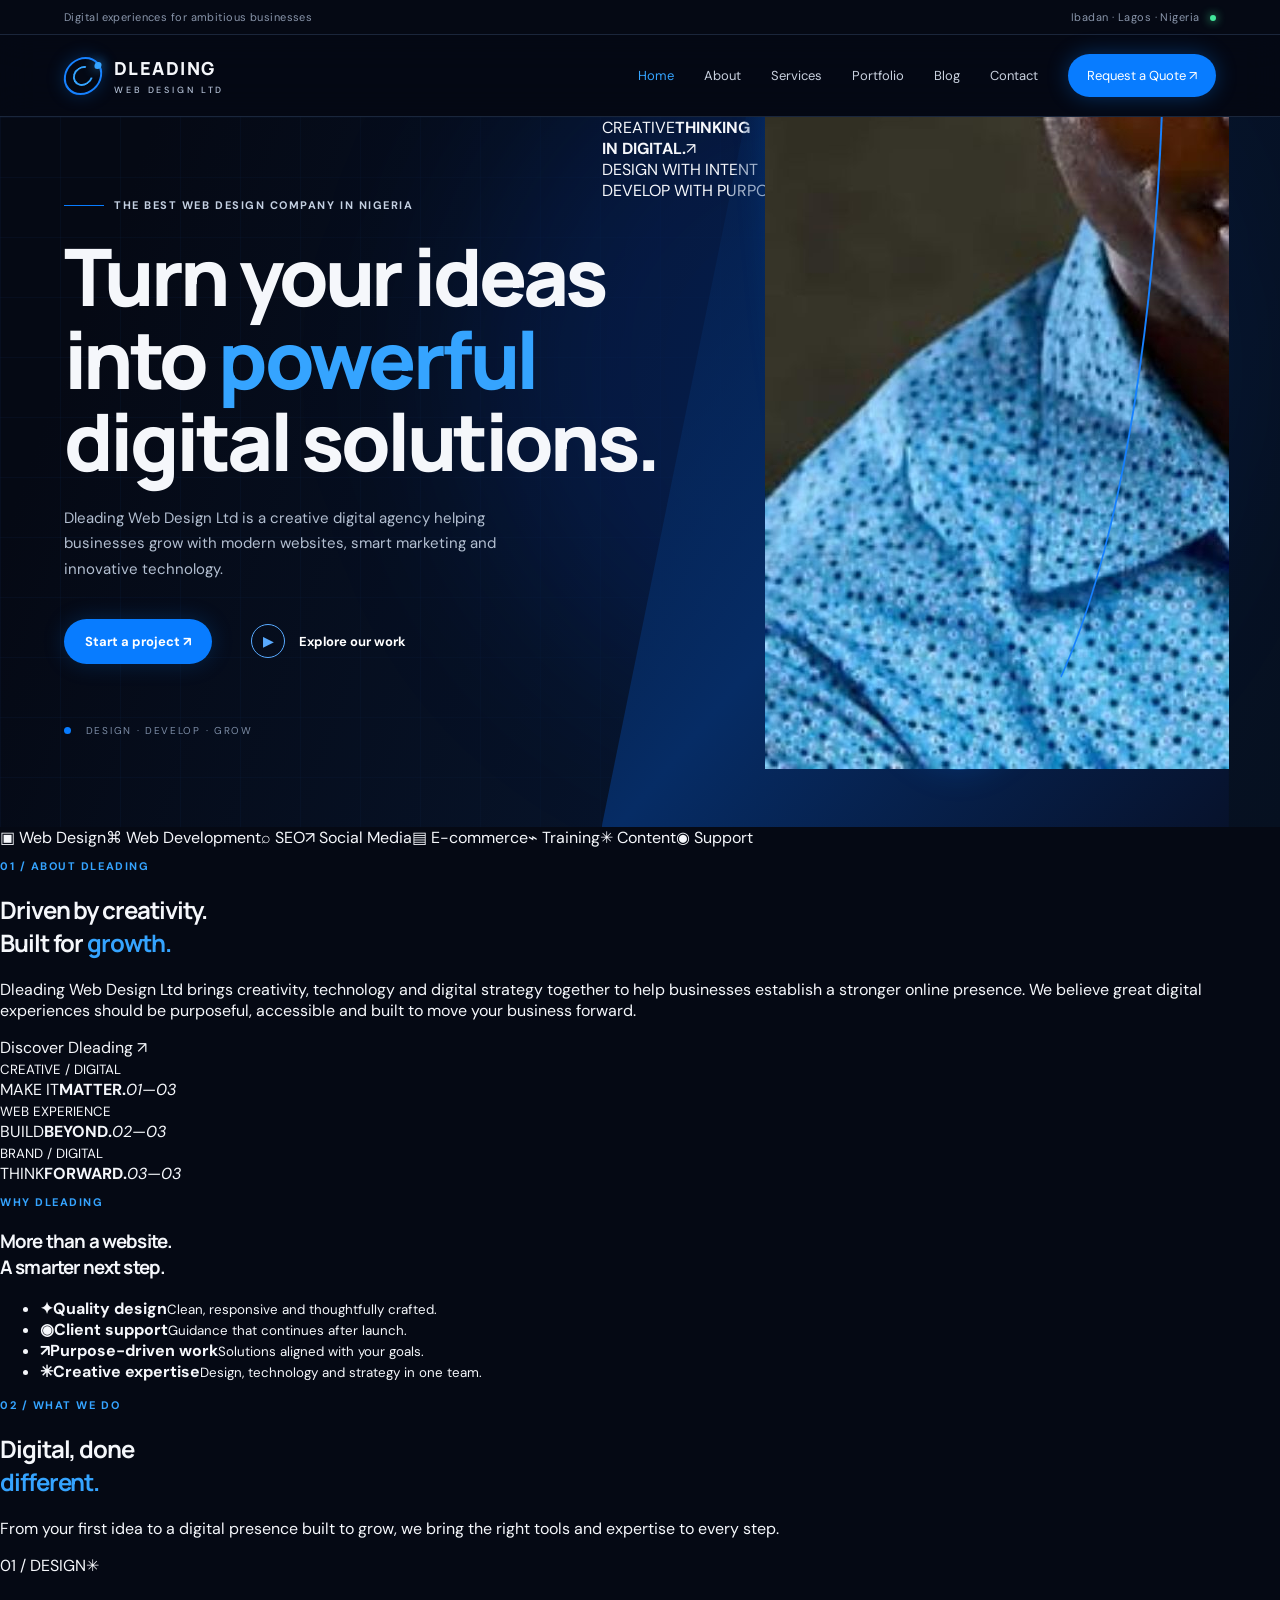
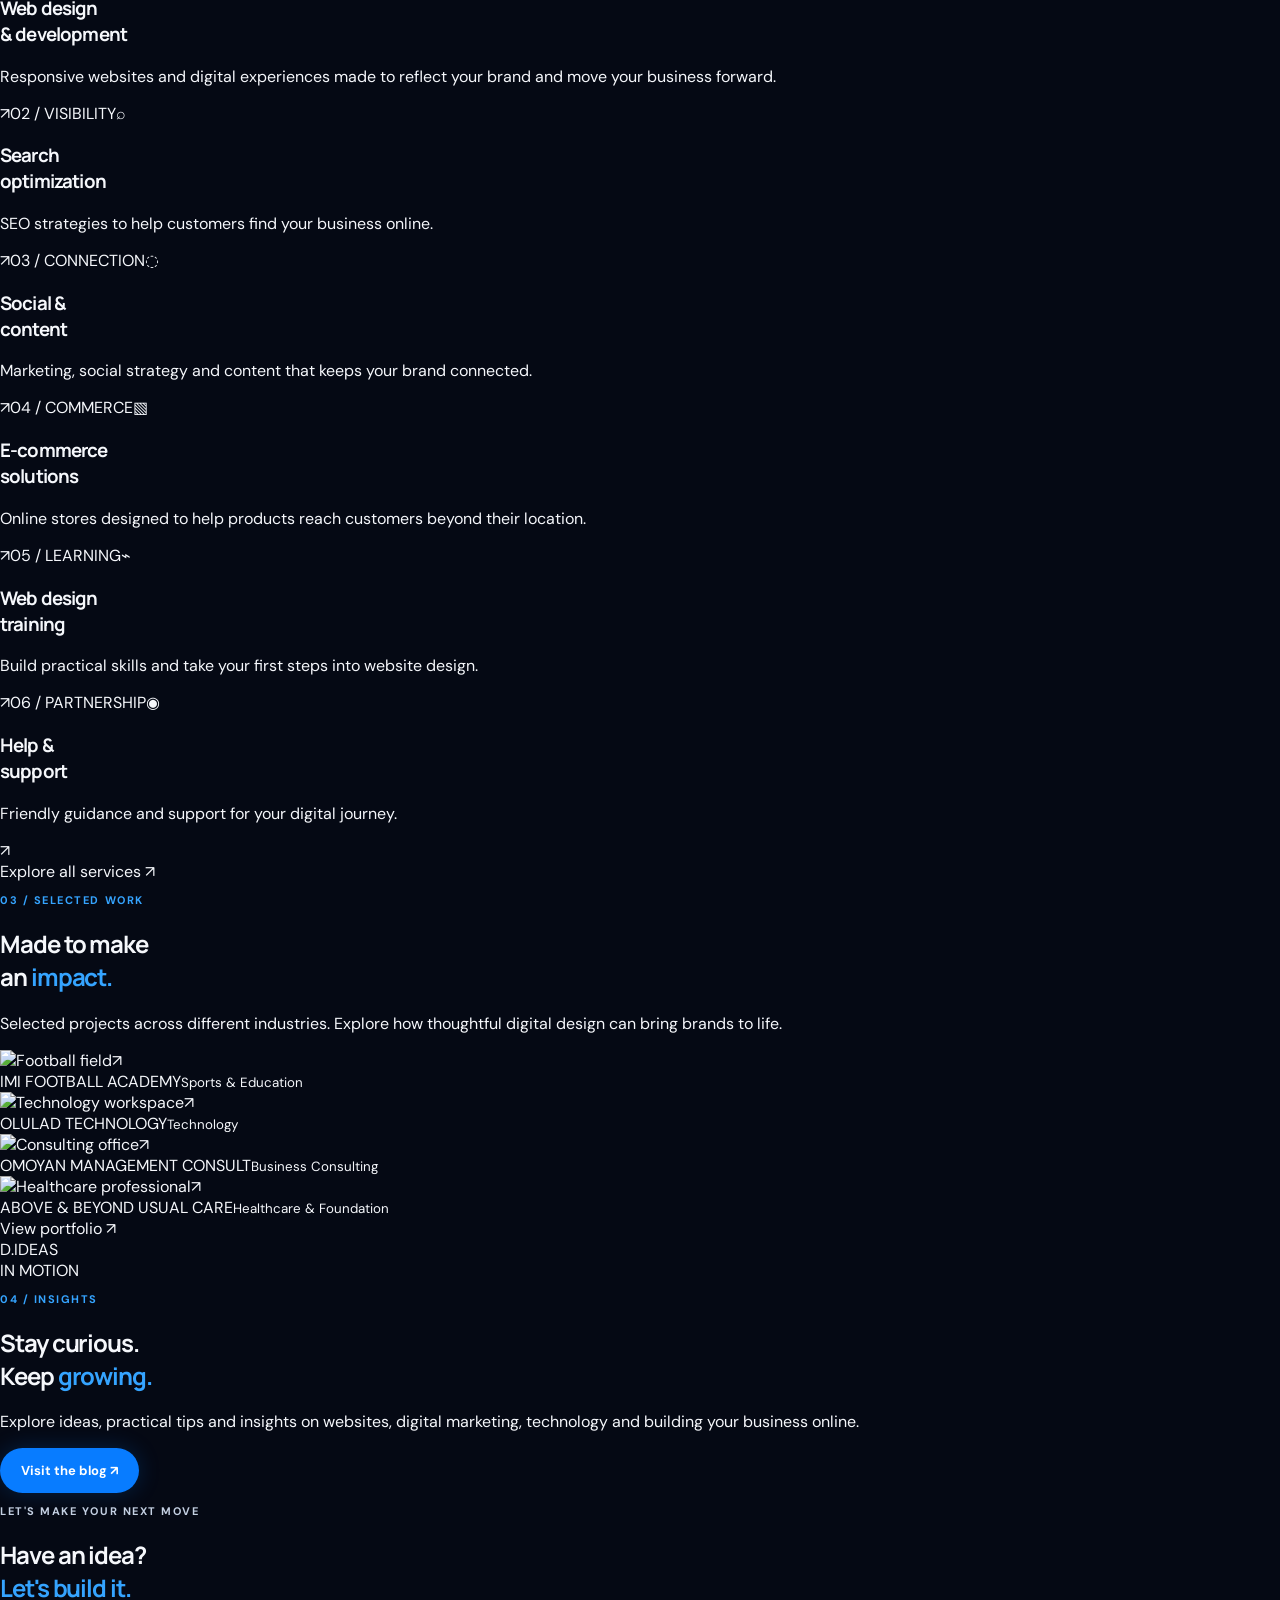
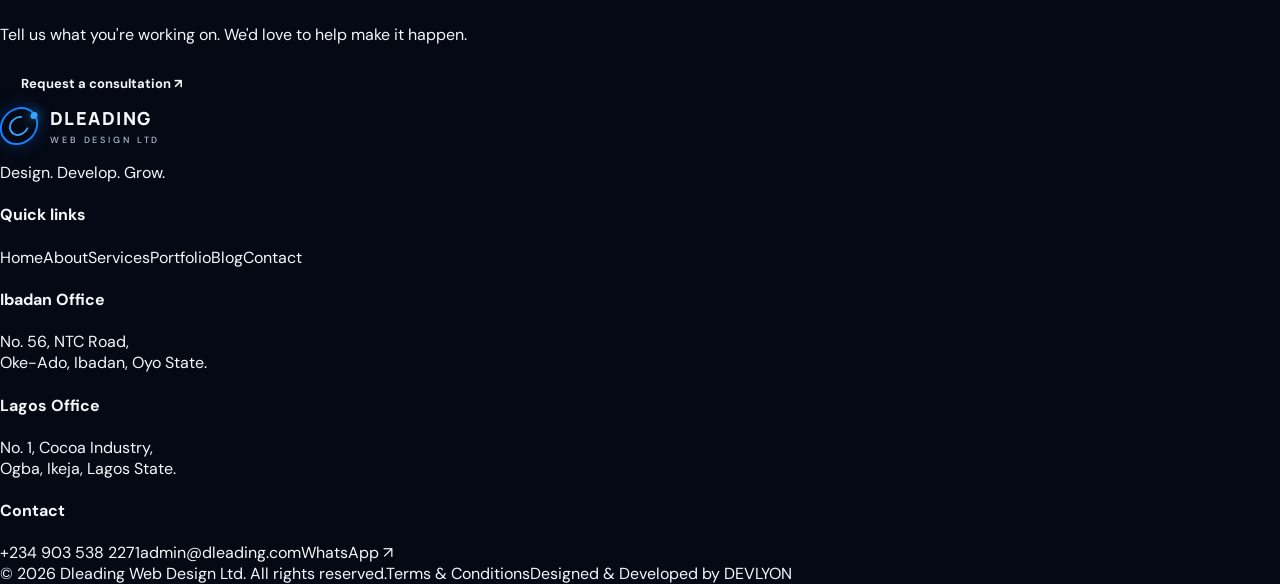
==== commit 15b681d5: "Use orbital logo and circular founder portrait markup" ====
--- a/index.html
+++ b/index.html
@@ -1,7 +1,7 @@
 <!doctype html><html lang="en"><head><meta charset="utf-8"><meta name="viewport" content="width=device-width,initial-scale=1"><meta name="description" content="Dleading Web Design Ltd creates modern websites, digital marketing and online experiences for businesses."><meta name="theme-color" content="#050914"><title>Dleading — Design. Develop. Grow.</title><link rel="preconnect" href="https://fonts.googleapis.com"><link rel="preconnect" href="https://fonts.gstatic.com" crossorigin><link href="https://fonts.googleapis.com/css2?family=DM+Sans:wght@400;500;600;700&family=Manrope:wght@400;500;600;700;800&display=swap" rel="stylesheet"><link rel="stylesheet" href="styles.css"></head><body>
 <div class="topline"><span>Digital experiences for ambitious businesses</span><span>Ibadan · Lagos · Nigeria <span class="pulse"></span></span></div>
 <header class="header"><a class="brand" href="index.html"><span class="brand-mark" aria-hidden="true"></span><span class="brand-text">DLEADING<small>WEB DESIGN LTD</small></span></a><button class="menu-toggle" aria-label="Toggle navigation" aria-expanded="false"><span></span><span></span></button><nav class="nav"><a class="active" href="index.html">Home</a><a href="about.html">About</a><a href="services.html">Services</a><a href="portfolio.html">Portfolio</a><a href="blog.html">Blog</a><a href="contact.html">Contact</a><a class="nav-cta" href="contact.html">Request a Quote ↗</a></nav></header>
-<main><section class="hero"><div class="hero-glow"></div><div class="hero-grid"></div><div class="hero-copy"><p class="eyebrow"><span class="eyebrow-line"></span> THE BEST WEB DESIGN COMPANY IN NIGERIA</p><h1>Turn your ideas<br>into <span>powerful</span><br>digital solutions.</h1><p class="hero-desc">Dleading Web Design Ltd is a creative digital agency helping businesses grow with modern websites, smart marketing and innovative technology.</p><div class="hero-actions"><a class="button primary" href="contact.html">Start a project ↗</a><a class="button ghost" href="#work"><span class="play">▶</span> Explore our work</a></div><div class="hero-note"><span class="note-dot"></span> DESIGN · DEVELOP · GROW</div></div><div class="hero-visual"><div class="portrait-backdrop"></div><img class="founder-photo" src="assets/founder.jpg" alt="Dleading creative portrait"><div class="hero-tag"><span>CREATIVE</span><strong>THINKING<br>IN DIGITAL.</strong><span class="tag-arrow">↗</span></div><div class="orbit orbit-one"></div><div class="orbit orbit-two"></div><div class="visual-caption">DESIGN WITH INTENT<br>DEVELOP WITH PURPOSE</div></div></section>
+<main><section class="hero"><div class="hero-glow"></div><div class="hero-grid"></div><div class="hero-copy"><p class="eyebrow"><span class="eyebrow-line"></span> THE BEST WEB DESIGN COMPANY IN NIGERIA</p><h1>Turn your ideas<br>into <span>powerful</span><br>digital solutions.</h1><p class="hero-desc">Dleading Web Design Ltd is a creative digital agency helping businesses grow with modern websites, smart marketing and innovative technology.</p><div class="hero-actions"><a class="button primary" href="contact.html">Start a project ↗</a><a class="button ghost" href="#work"><span class="play">▶</span> Explore our work</a></div><div class="hero-note"><span class="note-dot"></span> DESIGN · DEVELOP · GROW</div></div><div class="hero-visual"><div class="portrait-backdrop"></div><div class="founder-frame"><img class="founder-photo" src="assets/founder.jpg" alt="Dleading founder"></div><div class="hero-tag"><span>CREATIVE</span><strong>THINKING<br>IN DIGITAL.</strong><span class="tag-arrow">↗</span></div><div class="orbit orbit-one"></div><div class="orbit orbit-two"></div><div class="visual-caption">DESIGN WITH INTENT<br>DEVELOP WITH PURPOSE</div></div></section>
 <section class="service-strip"><a href="services.html">▣ Web Design</a><a href="services.html">⌘ Web Development</a><a href="services.html">⌕ SEO</a><a href="services.html">↗ Social Media</a><a href="services.html">▤ E-commerce</a><a href="services.html">⌁ Training</a><a href="services.html">✳ Content</a><a href="contact.html">◉ Support</a></section>
 <section class="intro section" id="about"><div class="intro-copy"><p class="eyebrow blue">01 / ABOUT DLEADING</p><h2>Driven by creativity.<br>Built for <span>growth.</span></h2><p>Dleading Web Design Ltd brings creativity, technology and digital strategy together to help businesses establish a stronger online presence. We believe great digital experiences should be purposeful, accessible and built to move your business forward.</p><a class="text-link" href="about.html">Discover Dleading ↗</a></div><div class="showcase"><div class="showcase-window window-a"><div class="window-top"><span></span><span></span><span></span><small>CREATIVE / DIGITAL</small></div><div class="window-content"><span>MAKE IT</span><b>MATTER.</b><i>01—03</i></div></div><div class="showcase-window window-b"><div class="window-top"><span></span><span></span><span></span><small>WEB EXPERIENCE</small></div><div class="window-content alt"><span>BUILD</span><b>BEYOND.</b><i>02—03</i></div></div><div class="showcase-window window-c"><div class="window-top"><span></span><span></span><span></span><small>BRAND / DIGITAL</small></div><div class="window-content third"><span>THINK</span><b>FORWARD.</b><i>03—03</i></div></div></div><div class="why"><p class="eyebrow blue">WHY DLEADING</p><h3>More than a website.<br>A smarter next step.</h3><ul><li><b>✦</b><span><strong>Quality design</strong><small>Clean, responsive and thoughtfully crafted.</small></span></li><li><b>◉</b><span><strong>Client support</strong><small>Guidance that continues after launch.</small></span></li><li><b>↗</b><span><strong>Purpose-driven work</strong><small>Solutions aligned with your goals.</small></span></li><li><b>✳</b><span><strong>Creative expertise</strong><small>Design, technology and strategy in one team.</small></span></li></ul></div></section>
 <section class="services section" id="services"><div class="section-heading"><div><p class="eyebrow blue">02 / WHAT WE DO</p><h2>Digital, done<br><span>different.</span></h2></div><p>From your first idea to a digital presence built to grow, we bring the right tools and expertise to every step.</p></div><div class="service-cards"><a class="service-card featured" href="services.html"><span class="card-number">01 / DESIGN</span><span class="card-symbol">✳</span><h3>Web design<br>& development</h3><p>Responsive websites and digital experiences made to reflect your brand and move your business forward.</p><span class="card-arrow">↗</span></a><a class="service-card" href="services.html"><span class="card-number">02 / VISIBILITY</span><span class="card-symbol">⌕</span><h3>Search<br>optimization</h3><p>SEO strategies to help customers find your business online.</p><span class="card-arrow">↗</span></a><a class="service-card" href="services.html"><span class="card-number">03 / CONNECTION</span><span class="card-symbol">◌</span><h3>Social &<br>content</h3><p>Marketing, social strategy and content that keeps your brand connected.</p><span class="card-arrow">↗</span></a><a class="service-card" href="services.html"><span class="card-number">04 / COMMERCE</span><span class="card-symbol">▧</span><h3>E-commerce<br>solutions</h3><p>Online stores designed to help products reach customers beyond their location.</p><span class="card-arrow">↗</span></a><a class="service-card" href="services.html"><span class="card-number">05 / LEARNING</span><span class="card-symbol">⌁</span><h3>Web design<br>training</h3><p>Build practical skills and take your first steps into website design.</p><span class="card-arrow">↗</span></a><a class="service-card" href="services.html"><span class="card-number">06 / PARTNERSHIP</span><span class="card-symbol">◉</span><h3>Help &<br>support</h3><p>Friendly guidance and support for your digital journey.</p><span class="card-arrow">↗</span></a></div><a class="text-link section-bottom" href="services.html">Explore all services ↗</a></section>
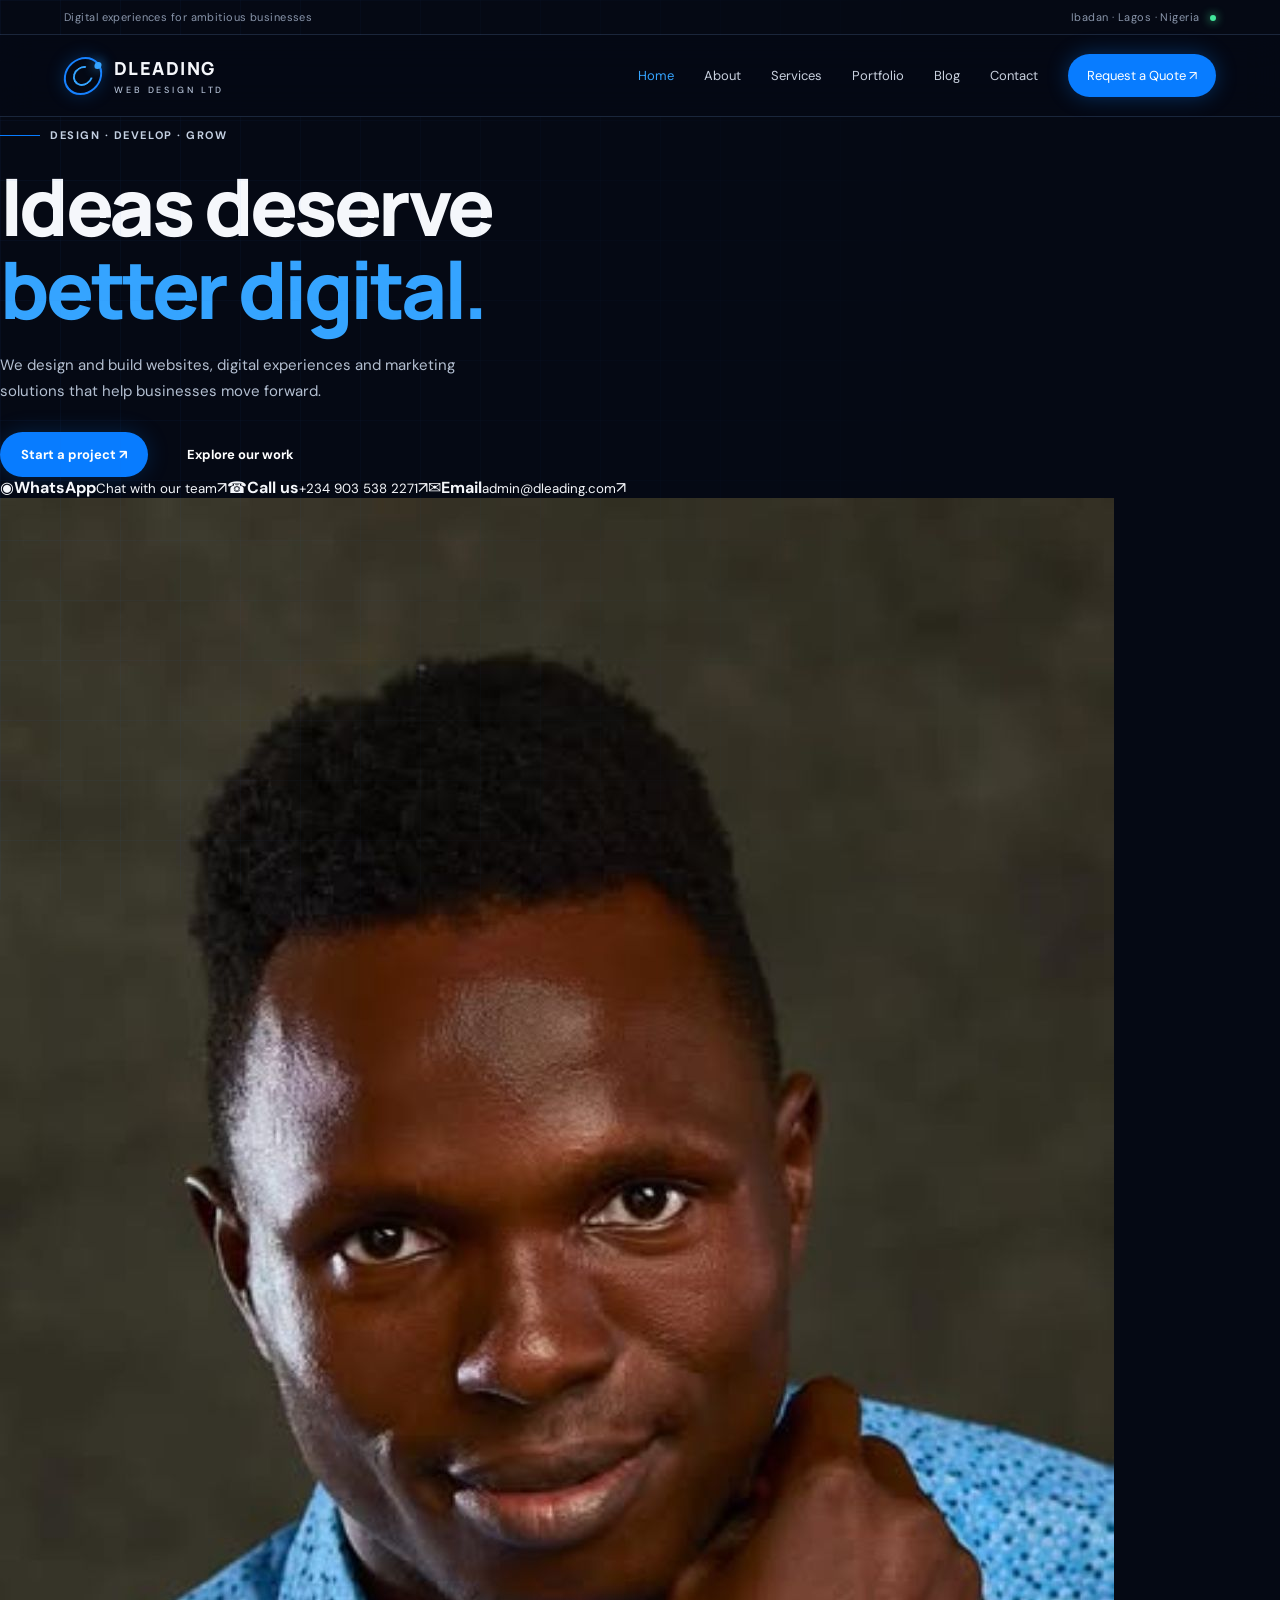
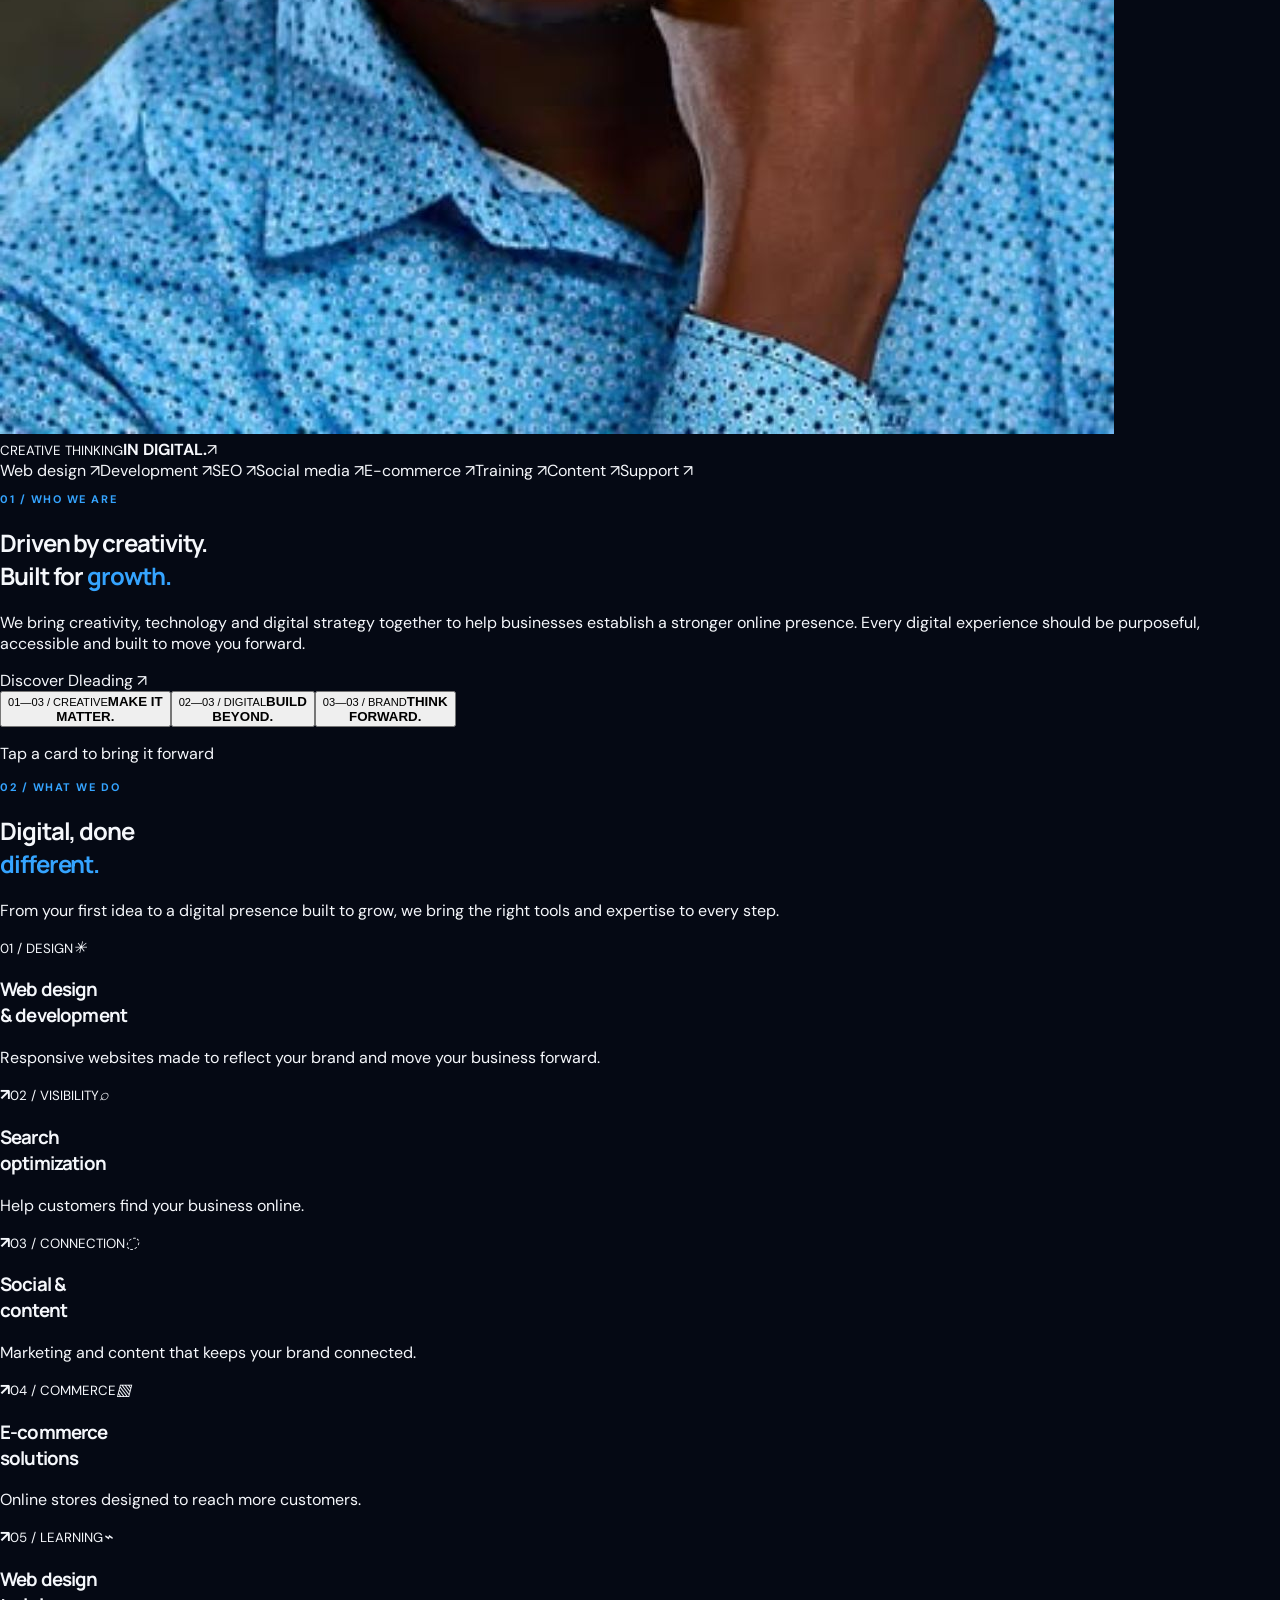
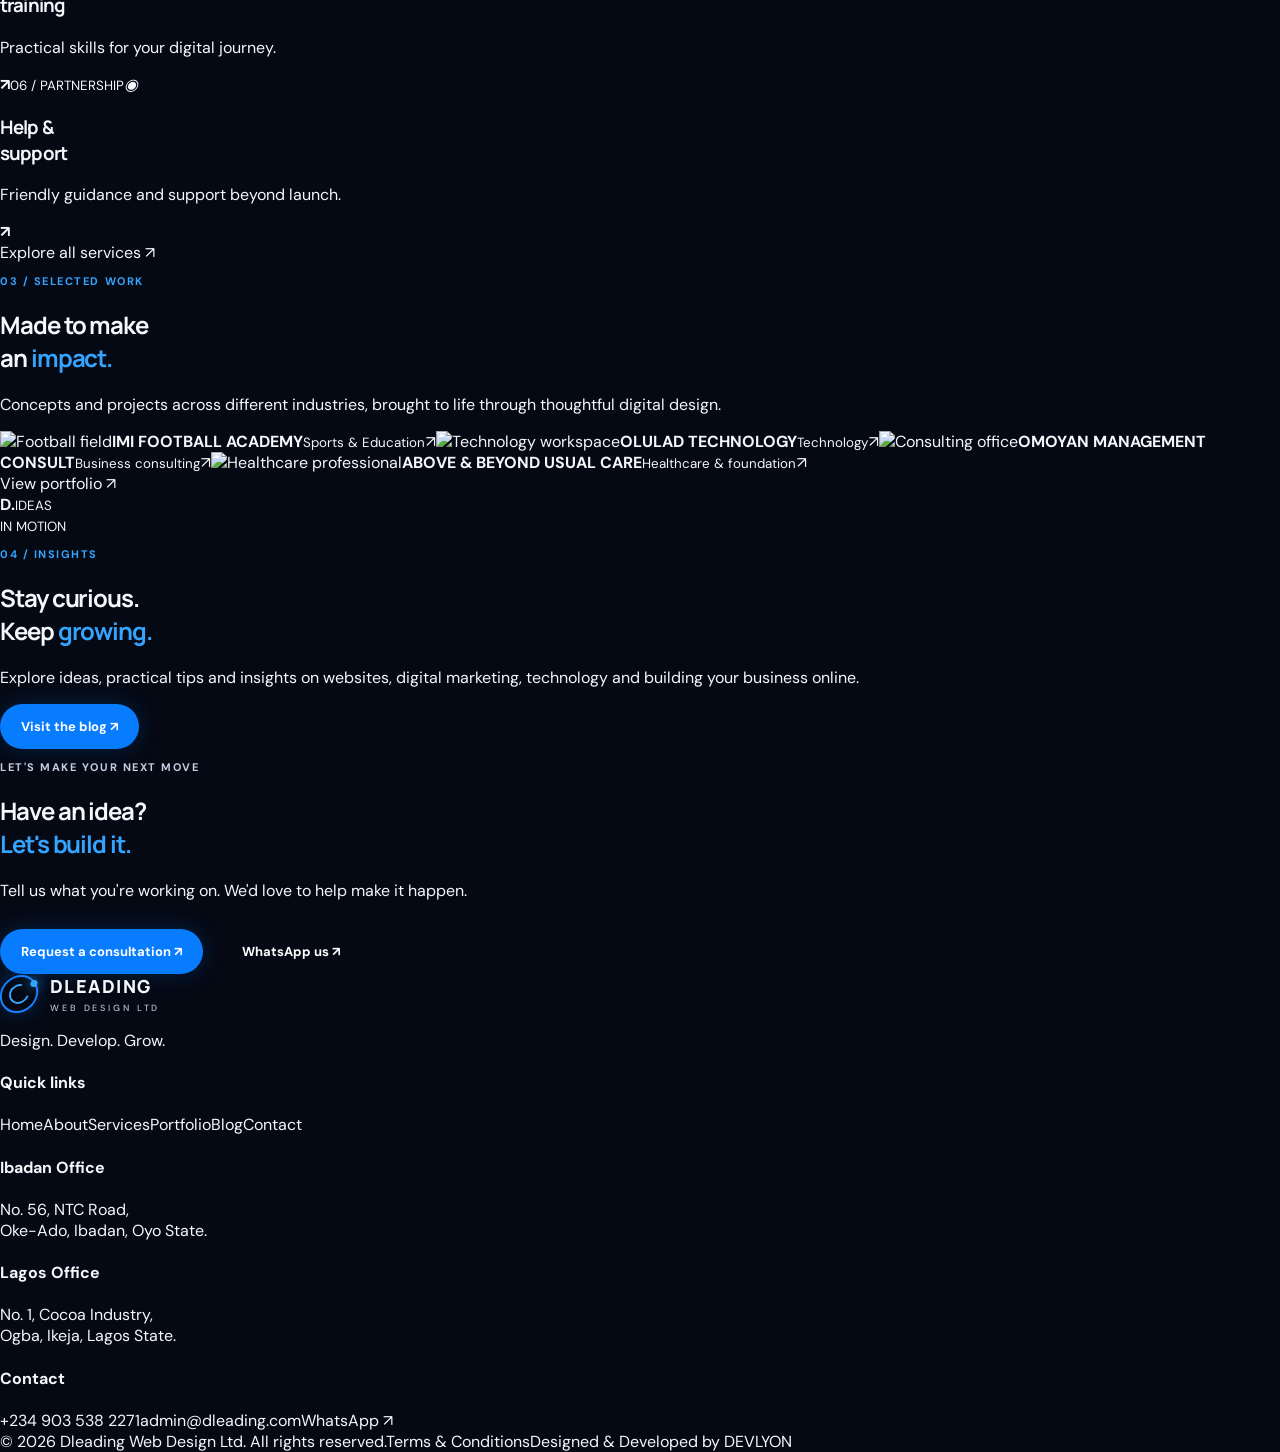
==== commit f5723c2a: "Redesign homepage mobile-first and add direct contact buttons" ====
--- a/index.html
+++ b/index.html
@@ -1,10 +1,13 @@
-<!doctype html><html lang="en"><head><meta charset="utf-8"><meta name="viewport" content="width=device-width,initial-scale=1"><meta name="description" content="Dleading Web Design Ltd creates modern websites, digital marketing and online experiences for businesses."><meta name="theme-color" content="#050914"><title>Dleading — Design. Develop. Grow.</title><link rel="preconnect" href="https://fonts.googleapis.com"><link rel="preconnect" href="https://fonts.gstatic.com" crossorigin><link href="https://fonts.googleapis.com/css2?family=DM+Sans:wght@400;500;600;700&family=Manrope:wght@400;500;600;700;800&display=swap" rel="stylesheet"><link rel="stylesheet" href="styles.css"></head><body>
-<div class="topline"><span>Digital experiences for ambitious businesses</span><span>Ibadan · Lagos · Nigeria <span class="pulse"></span></span></div>
-<header class="header"><a class="brand" href="index.html"><span class="brand-mark" aria-hidden="true"></span><span class="brand-text">DLEADING<small>WEB DESIGN LTD</small></span></a><button class="menu-toggle" aria-label="Toggle navigation" aria-expanded="false"><span></span><span></span></button><nav class="nav"><a class="active" href="index.html">Home</a><a href="about.html">About</a><a href="services.html">Services</a><a href="portfolio.html">Portfolio</a><a href="blog.html">Blog</a><a href="contact.html">Contact</a><a class="nav-cta" href="contact.html">Request a Quote ↗</a></nav></header>
-<main><section class="hero"><div class="hero-glow"></div><div class="hero-grid"></div><div class="hero-copy"><p class="eyebrow"><span class="eyebrow-line"></span> THE BEST WEB DESIGN COMPANY IN NIGERIA</p><h1>Turn your ideas<br>into <span>powerful</span><br>digital solutions.</h1><p class="hero-desc">Dleading Web Design Ltd is a creative digital agency helping businesses grow with modern websites, smart marketing and innovative technology.</p><div class="hero-actions"><a class="button primary" href="contact.html">Start a project ↗</a><a class="button ghost" href="#work"><span class="play">▶</span> Explore our work</a></div><div class="hero-note"><span class="note-dot"></span> DESIGN · DEVELOP · GROW</div></div><div class="hero-visual"><div class="portrait-backdrop"></div><div class="founder-frame"><img class="founder-photo" src="assets/founder.jpg" alt="Dleading founder"></div><div class="hero-tag"><span>CREATIVE</span><strong>THINKING<br>IN DIGITAL.</strong><span class="tag-arrow">↗</span></div><div class="orbit orbit-one"></div><div class="orbit orbit-two"></div><div class="visual-caption">DESIGN WITH INTENT<br>DEVELOP WITH PURPOSE</div></div></section>
-<section class="service-strip"><a href="services.html">▣ Web Design</a><a href="services.html">⌘ Web Development</a><a href="services.html">⌕ SEO</a><a href="services.html">↗ Social Media</a><a href="services.html">▤ E-commerce</a><a href="services.html">⌁ Training</a><a href="services.html">✳ Content</a><a href="contact.html">◉ Support</a></section>
-<section class="intro section" id="about"><div class="intro-copy"><p class="eyebrow blue">01 / ABOUT DLEADING</p><h2>Driven by creativity.<br>Built for <span>growth.</span></h2><p>Dleading Web Design Ltd brings creativity, technology and digital strategy together to help businesses establish a stronger online presence. We believe great digital experiences should be purposeful, accessible and built to move your business forward.</p><a class="text-link" href="about.html">Discover Dleading ↗</a></div><div class="showcase"><div class="showcase-window window-a"><div class="window-top"><span></span><span></span><span></span><small>CREATIVE / DIGITAL</small></div><div class="window-content"><span>MAKE IT</span><b>MATTER.</b><i>01—03</i></div></div><div class="showcase-window window-b"><div class="window-top"><span></span><span></span><span></span><small>WEB EXPERIENCE</small></div><div class="window-content alt"><span>BUILD</span><b>BEYOND.</b><i>02—03</i></div></div><div class="showcase-window window-c"><div class="window-top"><span></span><span></span><span></span><small>BRAND / DIGITAL</small></div><div class="window-content third"><span>THINK</span><b>FORWARD.</b><i>03—03</i></div></div></div><div class="why"><p class="eyebrow blue">WHY DLEADING</p><h3>More than a website.<br>A smarter next step.</h3><ul><li><b>✦</b><span><strong>Quality design</strong><small>Clean, responsive and thoughtfully crafted.</small></span></li><li><b>◉</b><span><strong>Client support</strong><small>Guidance that continues after launch.</small></span></li><li><b>↗</b><span><strong>Purpose-driven work</strong><small>Solutions aligned with your goals.</small></span></li><li><b>✳</b><span><strong>Creative expertise</strong><small>Design, technology and strategy in one team.</small></span></li></ul></div></section>
-<section class="services section" id="services"><div class="section-heading"><div><p class="eyebrow blue">02 / WHAT WE DO</p><h2>Digital, done<br><span>different.</span></h2></div><p>From your first idea to a digital presence built to grow, we bring the right tools and expertise to every step.</p></div><div class="service-cards"><a class="service-card featured" href="services.html"><span class="card-number">01 / DESIGN</span><span class="card-symbol">✳</span><h3>Web design<br>& development</h3><p>Responsive websites and digital experiences made to reflect your brand and move your business forward.</p><span class="card-arrow">↗</span></a><a class="service-card" href="services.html"><span class="card-number">02 / VISIBILITY</span><span class="card-symbol">⌕</span><h3>Search<br>optimization</h3><p>SEO strategies to help customers find your business online.</p><span class="card-arrow">↗</span></a><a class="service-card" href="services.html"><span class="card-number">03 / CONNECTION</span><span class="card-symbol">◌</span><h3>Social &<br>content</h3><p>Marketing, social strategy and content that keeps your brand connected.</p><span class="card-arrow">↗</span></a><a class="service-card" href="services.html"><span class="card-number">04 / COMMERCE</span><span class="card-symbol">▧</span><h3>E-commerce<br>solutions</h3><p>Online stores designed to help products reach customers beyond their location.</p><span class="card-arrow">↗</span></a><a class="service-card" href="services.html"><span class="card-number">05 / LEARNING</span><span class="card-symbol">⌁</span><h3>Web design<br>training</h3><p>Build practical skills and take your first steps into website design.</p><span class="card-arrow">↗</span></a><a class="service-card" href="services.html"><span class="card-number">06 / PARTNERSHIP</span><span class="card-symbol">◉</span><h3>Help &<br>support</h3><p>Friendly guidance and support for your digital journey.</p><span class="card-arrow">↗</span></a></div><a class="text-link section-bottom" href="services.html">Explore all services ↗</a></section>
-<section class="work section" id="work"><div class="section-heading"><div><p class="eyebrow blue">03 / SELECTED WORK</p><h2>Made to make<br>an <span>impact.</span></h2></div><p>Selected projects across different industries. Explore how thoughtful digital design can bring brands to life.</p></div><div class="work-grid"><a class="work-item" href="portfolio.html"><div class="work-image"><img src="https://images.unsplash.com/photo-1522778119026-d647f0596c20?auto=format&fit=crop&w=1000&q=85" alt="Football field"><span class="work-overlay">↗</span></div><div class="work-meta"><span>IMI FOOTBALL ACADEMY</span><small>Sports & Education</small></div></a><a class="work-item" href="portfolio.html"><div class="work-image"><img src="https://images.unsplash.com/photo-1519389950473-47ba0277781c?auto=format&fit=crop&w=1000&q=85" alt="Technology workspace"><span class="work-overlay">↗</span></div><div class="work-meta"><span>OLULAD TECHNOLOGY</span><small>Technology</small></div></a><a class="work-item" href="portfolio.html"><div class="work-image"><img src="https://images.unsplash.com/photo-1497366754035-f200968a6e72?auto=format&fit=crop&w=1000&q=85" alt="Consulting office"><span class="work-overlay">↗</span></div><div class="work-meta"><span>OMOYAN MANAGEMENT CONSULT</span><small>Business Consulting</small></div></a><a class="work-item" href="portfolio.html"><div class="work-image"><img src="https://images.unsplash.com/photo-1576091160399-112ba8d25d1d?auto=format&fit=crop&w=1000&q=85" alt="Healthcare professional"><span class="work-overlay">↗</span></div><div class="work-meta"><span>ABOVE & BEYOND USUAL CARE</span><small>Healthcare & Foundation</small></div></a></div><a class="text-link section-bottom" href="portfolio.html">View portfolio ↗</a></section>
-<section class="blog section" id="blog"><div class="blog-visual"><span class="blog-orbit"></span><span class="blog-big">D.</span><span class="blog-label">IDEAS<br>IN MOTION</span></div><div class="blog-copy"><p class="eyebrow blue">04 / INSIGHTS</p><h2>Stay curious.<br>Keep <span>growing.</span></h2><p>Explore ideas, practical tips and insights on websites, digital marketing, technology and building your business online.</p><a class="button primary" href="blog.html">Visit the blog ↗</a></div></section><section class="cta section" id="contact"><p class="eyebrow">LET'S MAKE YOUR NEXT MOVE</p><h2>Have an idea?<br><span>Let's build it.</span></h2><p>Tell us what you're working on. We'd love to help make it happen.</p><a class="button light" href="contact.html">Request a consultation ↗</a></section></main>
-<footer class="footer"><div class="footer-main"><div class="footer-brand"><a class="brand" href="index.html"><span class="brand-mark" aria-hidden="true"></span><span class="brand-text">DLEADING<small>WEB DESIGN LTD</small></span></a><p>Design. Develop. Grow.</p></div><div><h4>Quick links</h4><a href="index.html">Home</a><a href="about.html">About</a><a href="services.html">Services</a><a href="portfolio.html">Portfolio</a><a href="blog.html">Blog</a><a href="contact.html">Contact</a></div><div><h4>Ibadan Office</h4><p>No. 56, NTC Road,<br>Oke-Ado, Ibadan, Oyo State.</p><h4>Lagos Office</h4><p>No. 1, Cocoa Industry,<br>Ogba, Ikeja, Lagos State.</p></div><div><h4>Contact</h4><a href="tel:+2349035382271">+234 903 538 2271</a><a href="mailto:admin@dleading.com">admin@dleading.com</a><a href="https://wa.me/2349035382271">WhatsApp ↗</a></div></div><div class="footer-bottom"><span>© 2026 Dleading Web Design Ltd. All rights reserved.</span><span>Terms & Conditions</span><span class="dev-credit">Designed & Developed by <a href="https://devlyon.pages.dev/" target="_blank" rel="noopener">DEVLYON</a></span></div></footer><script src="script.js"></script></body></html>+<!doctype html>
+<html lang="en"><head><meta charset="utf-8"><meta name="viewport" content="width=device-width,initial-scale=1"><meta name="description" content="Dleading Web Design Ltd creates modern websites, digital marketing and online experiences for businesses."><meta name="theme-color" content="#06101f"><title>Dleading — Design. Develop. Grow.</title><link rel="preconnect" href="https://fonts.googleapis.com"><link rel="preconnect" href="https://fonts.gstatic.com" crossorigin><link href="https://fonts.googleapis.com/css2?family=DM+Sans:wght@400;500;600;700&family=Manrope:wght@400;500;600;700;800&display=swap" rel="stylesheet"><link rel="stylesheet" href="styles.css"><link rel="stylesheet" href="home-redesign.css"></head><body class="home-redesign">
+<div class="topline"><span>Digital experiences for ambitious businesses</span><span>Ibadan · Lagos · Nigeria <i class="pulse"></i></span></div>
+<header class="header"><a class="brand" href="index.html"><span class="brand-mark" aria-hidden="true"></span><span class="brand-text">DLEADING<small>WEB DESIGN LTD</small></span></a><button class="menu-toggle" aria-label="Toggle navigation" aria-expanded="false"><span></span><span></span></button><nav class="nav" aria-label="Main navigation"><a class="active" href="index.html">Home</a><a href="about.html">About</a><a href="services.html">Services</a><a href="portfolio.html">Portfolio</a><a href="blog.html">Blog</a><a href="contact.html">Contact</a><a class="nav-cta" href="contact.html">Request a Quote ↗</a></nav></header>
+<main>
+<section class="new-hero"><div class="hero-grid"></div><div class="new-hero-copy"><p class="eyebrow"><span class="eyebrow-line"></span> DESIGN · DEVELOP · GROW</p><h1>Ideas deserve<br><span>better digital.</span></h1><p class="hero-desc">We design and build websites, digital experiences and marketing solutions that help businesses move forward.</p><div class="hero-actions"><a class="button primary" href="contact.html">Start a project ↗</a><a class="button ghost" href="portfolio.html">Explore our work</a></div><div class="home-contact-actions"><a href="https://wa.me/2349035382271" class="quick-contact quick-wa" target="_blank" rel="noopener"><span class="qc-icon">◉</span><span><b>WhatsApp</b><small>Chat with our team</small></span><span class="qc-arrow">↗</span></a><a href="tel:+2349035382271" class="quick-contact"><span class="qc-icon">☎</span><span><b>Call us</b><small>+234 903 538 2271</small></span><span class="qc-arrow">↗</span></a><a href="mailto:admin@dleading.com" class="quick-contact"><span class="qc-icon">✉</span><span><b>Email</b><small>admin@dleading.com</small></span><span class="qc-arrow">↗</span></a></div></div><div class="new-hero-visual"><div class="portrait-ring"><img src="assets/founder.jpg" alt="Dleading founder portrait"></div><div class="hero-visual-label"><small>CREATIVE THINKING</small><strong>IN DIGITAL.</strong><span>↗</span></div><div class="hero-orbit"></div></div></section>
+<section class="new-services-strip"><a href="services.html">Web design <span>↗</span></a><a href="services.html">Development <span>↗</span></a><a href="services.html">SEO <span>↗</span></a><a href="services.html">Social media <span>↗</span></a><a href="services.html">E-commerce <span>↗</span></a><a href="services.html">Training <span>↗</span></a><a href="services.html">Content <span>↗</span></a><a href="contact.html">Support <span>↗</span></a></section>
+<section class="new-about"><div class="new-about-copy"><p class="eyebrow blue">01 / WHO WE ARE</p><h2>Driven by creativity.<br>Built for <span>growth.</span></h2><p>We bring creativity, technology and digital strategy together to help businesses establish a stronger online presence. Every digital experience should be purposeful, accessible and built to move you forward.</p><a class="text-link" href="about.html">Discover Dleading ↗</a></div><div class="new-deck" aria-label="Dleading creative principles"><button class="deck-tile tile-back" type="button"><small>01—03 / CREATIVE</small><strong>MAKE IT<br>MATTER.</strong></button><button class="deck-tile tile-front" type="button"><small>02—03 / DIGITAL</small><strong>BUILD<br>BEYOND.</strong></button><button class="deck-tile tile-third" type="button"><small>03—03 / BRAND</small><strong>THINK<br>FORWARD.</strong></button><p class="deck-hint">Tap a card to bring it forward</p></div></section>
+<section class="new-services"><div class="new-section-heading"><div><p class="eyebrow blue">02 / WHAT WE DO</p><h2>Digital, done<br><span>different.</span></h2></div><p>From your first idea to a digital presence built to grow, we bring the right tools and expertise to every step.</p></div><div class="new-service-grid"><a href="services.html"><small>01 / DESIGN</small><i>✳</i><h3>Web design<br>& development</h3><p>Responsive websites made to reflect your brand and move your business forward.</p><b>↗</b></a><a href="services.html"><small>02 / VISIBILITY</small><i>⌕</i><h3>Search<br>optimization</h3><p>Help customers find your business online.</p><b>↗</b></a><a href="services.html"><small>03 / CONNECTION</small><i>◌</i><h3>Social &<br>content</h3><p>Marketing and content that keeps your brand connected.</p><b>↗</b></a><a href="services.html"><small>04 / COMMERCE</small><i>▧</i><h3>E-commerce<br>solutions</h3><p>Online stores designed to reach more customers.</p><b>↗</b></a><a href="services.html"><small>05 / LEARNING</small><i>⌁</i><h3>Web design<br>training</h3><p>Practical skills for your digital journey.</p><b>↗</b></a><a href="services.html"><small>06 / PARTNERSHIP</small><i>◉</i><h3>Help &<br>support</h3><p>Friendly guidance and support beyond launch.</p><b>↗</b></a></div><a class="text-link" href="services.html">Explore all services ↗</a></section>
+<section class="new-work"><div class="new-section-heading"><div><p class="eyebrow blue">03 / SELECTED WORK</p><h2>Made to make<br>an <span>impact.</span></h2></div><p>Concepts and projects across different industries, brought to life through thoughtful digital design.</p></div><div class="new-work-grid"><a href="portfolio.html"><img src="https://images.unsplash.com/photo-1522778119026-d647f0596c20?auto=format&fit=crop&w=1000&q=85" alt="Football field"><span><b>IMI FOOTBALL ACADEMY</b><small>Sports & Education</small><i>↗</i></span></a><a href="portfolio.html"><img src="https://images.unsplash.com/photo-1519389950473-47ba0277781c?auto=format&fit=crop&w=1000&q=85" alt="Technology workspace"><span><b>OLULAD TECHNOLOGY</b><small>Technology</small><i>↗</i></span></a><a href="portfolio.html"><img src="https://images.unsplash.com/photo-1497366754035-f200968a6e72?auto=format&fit=crop&w=1000&q=85" alt="Consulting office"><span><b>OMOYAN MANAGEMENT CONSULT</b><small>Business consulting</small><i>↗</i></span></a><a href="portfolio.html"><img src="https://images.unsplash.com/photo-1576091160399-112ba8d25d1d?auto=format&fit=crop&w=1000&q=85" alt="Healthcare professional"><span><b>ABOVE & BEYOND USUAL CARE</b><small>Healthcare & foundation</small><i>↗</i></span></a></div><a class="text-link" href="portfolio.html">View portfolio ↗</a></section>
+<section class="new-insights"><div class="insights-art"><div class="art-orbit"></div><strong>D.</strong><small>IDEAS<br>IN MOTION</small></div><div><p class="eyebrow blue">04 / INSIGHTS</p><h2>Stay curious.<br>Keep <span>growing.</span></h2><p>Explore ideas, practical tips and insights on websites, digital marketing, technology and building your business online.</p><a class="button primary" href="blog.html">Visit the blog ↗</a></div></section>
+<section class="new-cta"><p class="eyebrow">LET'S MAKE YOUR NEXT MOVE</p><h2>Have an idea?<br><span>Let's build it.</span></h2><p>Tell us what you're working on. We'd love to help make it happen.</p><div class="hero-actions"><a class="button primary" href="contact.html">Request a consultation ↗</a><a class="button ghost" href="https://wa.me/2349035382271" target="_blank" rel="noopener">WhatsApp us ↗</a></div></section></main>
+<footer class="footer"><div class="footer-main"><div class="footer-brand"><a class="brand" href="index.html"><span class="brand-mark" aria-hidden="true"></span><span class="brand-text">DLEADING<small>WEB DESIGN LTD</small></span></a><p>Design. Develop. Grow.</p></div><div><h4>Quick links</h4><a href="index.html">Home</a><a href="about.html">About</a><a href="services.html">Services</a><a href="portfolio.html">Portfolio</a><a href="blog.html">Blog</a><a href="contact.html">Contact</a></div><div><h4>Ibadan Office</h4><p>No. 56, NTC Road,<br>Oke-Ado, Ibadan, Oyo State.</p><h4>Lagos Office</h4><p>No. 1, Cocoa Industry,<br>Ogba, Ikeja, Lagos State.</p></div><div><h4>Contact</h4><a href="tel:+2349035382271">+234 903 538 2271</a><a href="mailto:admin@dleading.com">admin@dleading.com</a><a href="https://wa.me/2349035382271" target="_blank" rel="noopener">WhatsApp ↗</a></div></div><div class="footer-bottom"><span>© 2026 Dleading Web Design Ltd. All rights reserved.</span><span>Terms & Conditions</span><span class="dev-credit">Designed & Developed by <a href="https://devlyon.pages.dev/" target="_blank" rel="noopener">DEVLYON</a></span></div></footer><script src="script.js"></script><script src="home-redesign.js"></script></body></html>
--- a/styles.css
+++ b/styles.css
@@ -5,4 +5,9 @@
 /* Additional inner-page and motion styling */
 .inner-hero{padding:110px 5vw 75px;position:relative;overflow:hidden;background:radial-gradient(ellipse at 80% 20%,#10356855,transparent 45%),linear-gradient(140deg,#060b17,#091629);border-bottom:1px solid var(--line)}.inner-hero:after{content:"";position:absolute;width:440px;height:440px;border:1px solid #167fff28;border-radius:50%;right:-140px;top:-150px;pointer-events:none}.inner-hero h1{font-size:clamp(46px,7vw,86px);margin:22px 0;position:relative;z-index:1}.inner-hero>p:not(.eyebrow){color:#afbdcf;line-height:1.7;max-width:600px;font-size:15px}.inner-hero .button{margin-top:20px}.inner-content{display:grid;grid-template-columns:1fr 1.2fr;gap:60px;align-items:start}.inner-content h2,.values-section h2,.contact-details h2{font:800 clamp(32px,4.2vw,54px)/1.1 Manrope;margin:14px 0}.inner-content p,.contact-details>p:not(.eyebrow){color:#a9b7ca;line-height:1.8;font-size:14px}.values-section{background:#080e19;border-top:1px solid var(--line)}.contact-layout{display:grid;grid-template-columns:1fr 1fr;gap:55px;align-items:start}.contact-detail{display:flex;flex-direction:column;gap:7px;border-bottom:1px solid var(--line);padding:18px 0}.contact-detail small{font-size:10px;letter-spacing:.16em;color:#69aaff}.contact-detail span,.contact-detail a{color:#d3dcec;font-size:13px;line-height:1.6}.contact-details .button{margin-top:24px}.contact-form{display:flex;flex-direction:column;gap:18px;padding:30px;background:linear-gradient(145deg,#101c30,#09111e);border:1px solid var(--line);border-radius:18px}.contact-form label{display:flex;flex-direction:column;gap:8px;color:#cbd5e4;font-size:12px;font-weight:600}.contact-form input,.contact-form textarea{width:100%;background:#060c17;border:1px solid #263750;border-radius:10px;padding:14px;color:#fff;font:14px 'DM Sans',sans-serif;outline:none;transition:border-color .2s,box-shadow .2s}.contact-form input:focus,.contact-form textarea:focus{border-color:#1681ff;box-shadow:0 0 0 3px #1681ff22}.contact-form textarea{resize:vertical}.contact-form button{border:0;cursor:pointer;align-self:flex-start}.form-note,.form-status{font-size:11px;color:#8191a9;line-height:1.6;margin:0}.form-status{color:#8fc6ff}.portfolio-note{font-size:12px;color:#8292aa;margin-top:25px}.blog-link-section{display:grid;grid-template-columns:1fr 1fr;gap:60px;align-items:center}.blog-link-section h2{font:800 clamp(32px,4.5vw,55px)/1.1 Manrope;margin:14px 0}.blog-link-section p:not(.eyebrow){color:#a9b7ca;line-height:1.7}.reveal{opacity:0;transform:translateY(22px);transition:opacity .7s ease,transform .7s ease}.revealed{opacity:1;transform:none}.service-card:nth-child(2){transition-delay:.05s}.service-card:nth-child(3){transition-delay:.1s}.service-card:nth-child(4){transition-delay:.15s}.service-card:nth-child(5){transition-delay:.2s}.service-card:nth-child(6){transition-delay:.25s}@media(max-width:700px){.inner-hero{padding:75px 5vw 55px}.inner-content,.contact-layout,.blog-link-section{grid-template-columns:1fr;gap:30px}.contact-form{padding:22px}.portfolio-grid{grid-template-columns:1fr 1fr}.portfolio-grid .work-image{height:190px}}@media(prefers-reduced-motion:reduce){html{scroll-behavior:auto}.reveal{opacity:1;transform:none;transition:none}*,*:before,*:after{animation-duration:.01ms!important;transition-duration:.01ms!important}}
 /* Blog library, filters and article layouts */
-.blog-library{padding-top:65px}.blog-tools{display:flex;justify-content:space-between;gap:20px;align-items:center;margin-bottom:30px}.blog-search-wrap{display:flex;align-items:center;gap:10px;background:#0b1526;border:1px solid var(--line);border-radius:40px;padding:0 15px;min-width:230px}.blog-search-wrap span{color:#5daaff;font-size:22px}.blog-search-wrap input{background:transparent;border:0;outline:0;color:#fff;padding:13px 0;width:100%;font:13px 'DM Sans'}.blog-filters{display:flex;gap:8px;flex-wrap:wrap}.blog-filter{border:1px solid var(--line);background:#0b1526;color:#a9b7ca;padding:10px 14px;border-radius:30px;font:600 11px 'DM Sans';cursor:pointer;transition:.2s}.blog-filter:hover,.blog-filter.active{background:#087cff;color:white;border-color:#087cff}.blog-featured{display:grid;grid-template-columns:1fr 1fr;border:1px solid var(--line);border-radius:20px;overflow:hidden;background:#0a1323;margin-bottom:35px}.blog-feature-art{min-height:350px;background:linear-gradient(135deg,#08152a,#104b9b);position:relative;overflow:hidden;display:flex;flex-direction:column;justify-content:center;padding:40px}.feature-grid{position:absolute;inset:0;background-image:linear-gradient(#388cff22 1px,transparent 1px),linear-gradient(90deg,#388cff22 1px,transparent 1px);background-size:38px 38px}.feature-orbit{position:absolute;border:1px solid #55aaff66;border-radius:50%;width:450px;height:180px;transform:rotate(-22deg);left:-20px;top:70px}.blog-feature-art strong{font:800 clamp(45px,5vw,70px)/.95 Manrope;letter-spacing:-.05em;z-index:1}.blog-feature-art small{font:700 10px 'DM Sans';letter-spacing:.18em;color:#c5d8f3;margin-top:22px;z-index:1}.blog-feature-copy{padding:45px;align-self:center}.blog-feature-copy h2{font:800 clamp(27px,3.2vw,42px)/1.1 Manrope;margin:16px 0}.blog-feature-copy>p:not(.eyebrow){color:#aab8ca;line-height:1.7;font-size:13px}.blog-feature-copy .button{margin-top:12px}.blog-card-grid{display:grid;grid-template-columns:repeat(3,1fr);gap:20px}.blog-card{border:1px solid var(--line);border-radius:16px;overflow:hidden;background:#0a1322;transition:transform .25s,border-color .25s}.blog-card:hover{transform:translateY(-5px);border-color:#2b8bff}.blog-card-art{height:210px;padding:22px;display:flex;flex-direction:column;justify-content:space-between;position:relative;overflow:hidden}.blog-card-art>span{font:700 9px 'DM Sans';letter-spacing:.14em;z-index:1}.blog-card-art>b{font:800 36px/1 Manrope;letter-spacing:-.04em;z-index:1}.blog-card-art>i{position:absolute;right:18px;bottom:18px;font-style:normal;font-size:24px;z-index:1}.art-web{background:linear-gradient(135deg,#0a1730,#1259a8)}.art-web:after{content:'';position:absolute;width:240px;height:240px;border:1px solid #7bbdff66;border-radius:50%;right:-60px;top:10px}.art-seo{background:linear-gradient(135deg,#0c1827,#125a46)}.art-seo:after{content:'';position:absolute;width:190px;height:190px;border:1px solid #7affbb66;transform:rotate(45deg);right:-35px;top:35px}.art-marketing{background:linear-gradient(135deg,#20132d,#7a3e9a)}.art-marketing:after{content:'';position:absolute;width:220px;height:140px;border:1px solid #f5a8ff66;border-radius:50%;right:-30px;top:25px;transform:rotate(-20deg)}.blog-card-copy{padding:22px}.blog-card-meta{color:#65aaff;font-size:9px;letter-spacing:.13em;font-weight:700}.blog-card-copy h3{font:700 20px/1.25 Manrope;margin:12px 0}.blog-card-copy h3 a:hover{color:#6ab2ff}.blog-card-copy>p:not(.blog-card-meta){color:#9eacc0;font-size:12px;line-height:1.65}.blog-read{display:inline-block;margin-top:12px;color:#69b0ff;font-size:12px;font-weight:700}.blog-empty{padding:25px;color:#aab8ca;border:1px dashed var(--line);border-radius:12px}.article-hero{padding-bottom:55px}.article-wrap{max-width:820px;margin:auto}.article-meta{color:#66aaff;font-size:10px;letter-spacing:.13em;font-weight:700;margin:25px 0}.article-cover{height:260px;border-radius:18px;display:flex;align-items:center;justify-content:center;position:relative;overflow:hidden;margin-bottom:35px}.article-cover strong{font:800 clamp(45px,8vw,82px)/.95 Manrope;letter-spacing:-.05em;z-index:1;text-align:center}.article-cover .feature-grid{opacity:.5}.article-content{color:#c1ccdc;font-size:15px;line-height:1.85}.article-content h2{font:800 27px/1.2 Manrope;color:#fff;margin:36px 0 12px}.article-content h3{font:700 19px Manrope;color:#eaf2ff;margin:26px 0 10px}.article-content p{margin:15px 0}.article-content ul{padding-left:20px}.article-content li{margin:10px 0}.article-callout{border-left:3px solid #087cff;background:#0b1728;padding:20px;margin:28px 0;color:#d9e7f8}.article-back{display:inline-flex;margin:30px 0;color:#68adff;font-weight:700;font-size:13px}.article-cta{margin-top:45px;padding:30px;border:1px solid var(--line);border-radius:16px;background:#0a1424}.article-cta h3{margin-top:0}@media(max-width:850px){.blog-tools{align-items:flex-start;flex-direction:column}.blog-featured{grid-template-columns:1fr}.blog-feature-art{min-height:280px}.blog-feature-copy{padding:28px}.blog-card-grid{grid-template-columns:1fr 1fr}}@media(max-width:700px){.blog-filters{width:100%}.blog-filter{padding:9px 11px}.blog-card-grid{grid-template-columns:1fr}.blog-card-art{height:200px}.blog-feature-art{min-height:240px}.article-cover{height:210px}.article-content{font-size:14px}.article-content h2{font-size:24px}}+.blog-library{padding-top:65px}.blog-tools{display:flex;justify-content:space-between;gap:20px;align-items:center;margin-bottom:30px}.blog-search-wrap{display:flex;align-items:center;gap:10px;background:#0b1526;border:1px solid var(--line);border-radius:40px;padding:0 15px;min-width:230px}.blog-search-wrap span{color:#5daaff;font-size:22px}.blog-search-wrap input{background:transparent;border:0;outline:0;color:#fff;padding:13px 0;width:100%;font:13px 'DM Sans'}.blog-filters{display:flex;gap:8px;flex-wrap:wrap}.blog-filter{border:1px solid var(--line);background:#0b1526;color:#a9b7ca;padding:10px 14px;border-radius:30px;font:600 11px 'DM Sans';cursor:pointer;transition:.2s}.blog-filter:hover,.blog-filter.active{background:#087cff;color:white;border-color:#087cff}.blog-featured{display:grid;grid-template-columns:1fr 1fr;border:1px solid var(--line);border-radius:20px;overflow:hidden;background:#0a1323;margin-bottom:35px}.blog-feature-art{min-height:350px;background:linear-gradient(135deg,#08152a,#104b9b);position:relative;overflow:hidden;display:flex;flex-direction:column;justify-content:center;padding:40px}.feature-grid{position:absolute;inset:0;background-image:linear-gradient(#388cff22 1px,transparent 1px),linear-gradient(90deg,#388cff22 1px,transparent 1px);background-size:38px 38px}.feature-orbit{position:absolute;border:1px solid #55aaff66;border-radius:50%;width:450px;height:180px;transform:rotate(-22deg);left:-20px;top:70px}.blog-feature-art strong{font:800 clamp(45px,5vw,70px)/.95 Manrope;letter-spacing:-.05em;z-index:1}.blog-feature-art small{font:700 10px 'DM Sans';letter-spacing:.18em;color:#c5d8f3;margin-top:22px;z-index:1}.blog-feature-copy{padding:45px;align-self:center}.blog-feature-copy h2{font:800 clamp(27px,3.2vw,42px)/1.1 Manrope;margin:16px 0}.blog-feature-copy>p:not(.eyebrow){color:#aab8ca;line-height:1.7;font-size:13px}.blog-feature-copy .button{margin-top:12px}.blog-card-grid{display:grid;grid-template-columns:repeat(3,1fr);gap:20px}.blog-card{border:1px solid var(--line);border-radius:16px;overflow:hidden;background:#0a1322;transition:transform .25s,border-color .25s}.blog-card:hover{transform:translateY(-5px);border-color:#2b8bff}.blog-card-art{height:210px;padding:22px;display:flex;flex-direction:column;justify-content:space-between;position:relative;overflow:hidden}.blog-card-art>span{font:700 9px 'DM Sans';letter-spacing:.14em;z-index:1}.blog-card-art>b{font:800 36px/1 Manrope;letter-spacing:-.04em;z-index:1}.blog-card-art>i{position:absolute;right:18px;bottom:18px;font-style:normal;font-size:24px;z-index:1}.art-web{background:linear-gradient(135deg,#0a1730,#1259a8)}.art-web:after{content:'';position:absolute;width:240px;height:240px;border:1px solid #7bbdff66;border-radius:50%;right:-60px;top:10px}.art-seo{background:linear-gradient(135deg,#0c1827,#125a46)}.art-seo:after{content:'';position:absolute;width:190px;height:190px;border:1px solid #7affbb66;transform:rotate(45deg);right:-35px;top:35px}.art-marketing{background:linear-gradient(135deg,#20132d,#7a3e9a)}.art-marketing:after{content:'';position:absolute;width:220px;height:140px;border:1px solid #f5a8ff66;border-radius:50%;right:-30px;top:25px;transform:rotate(-20deg)}.blog-card-copy{padding:22px}.blog-card-meta{color:#65aaff;font-size:9px;letter-spacing:.13em;font-weight:700}.blog-card-copy h3{font:700 20px/1.25 Manrope;margin:12px 0}.blog-card-copy h3 a:hover{color:#6ab2ff}.blog-card-copy>p:not(.blog-card-meta){color:#9eacc0;font-size:12px;line-height:1.65}.blog-read{display:inline-block;margin-top:12px;color:#69b0ff;font-size:12px;font-weight:700}.blog-empty{padding:25px;color:#aab8ca;border:1px dashed var(--line);border-radius:12px}.article-hero{padding-bottom:55px}.article-wrap{max-width:820px;margin:auto}.article-meta{color:#66aaff;font-size:10px;letter-spacing:.13em;font-weight:700;margin:25px 0}.article-cover{height:260px;border-radius:18px;display:flex;align-items:center;justify-content:center;position:relative;overflow:hidden;margin-bottom:35px}.article-cover strong{font:800 clamp(45px,8vw,82px)/.95 Manrope;letter-spacing:-.05em;z-index:1;text-align:center}.article-cover .feature-grid{opacity:.5}.article-content{color:#c1ccdc;font-size:15px;line-height:1.85}.article-content h2{font:800 27px/1.2 Manrope;color:#fff;margin:36px 0 12px}.article-content h3{font:700 19px Manrope;color:#eaf2ff;margin:26px 0 10px}.article-content p{margin:15px 0}.article-content ul{padding-left:20px}.article-content li{margin:10px 0}.article-callout{border-left:3px solid #087cff;background:#0b1728;padding:20px;margin:28px 0;color:#d9e7f8}.article-back{display:inline-flex;margin:30px 0;color:#68adff;font-weight:700;font-size:13px}.article-cta{margin-top:45px;padding:30px;border:1px solid var(--line);border-radius:16px;background:#0a1424}.article-cta h3{margin-top:0}@media(max-width:850px){.blog-tools{align-items:flex-start;flex-direction:column}.blog-featured{grid-template-columns:1fr}.blog-feature-art{min-height:280px}.blog-feature-copy{padding:28px}.blog-card-grid{grid-template-columns:1fr 1fr}}@media(max-width:700px){.blog-filters{width:100%}.blog-filter{padding:9px 11px}.blog-card-grid{grid-template-columns:1fr}.blog-card-art{height:200px}.blog-feature-art{min-height:240px}.article-cover{height:210px}.article-content{font-size:14px}.article-content h2{font-size:24px}}
+/* Mobile showcase cards: interactive deck */
+@media(max-width:700px){.showcase{height:270px;perspective:900px;touch-action:pan-y}.showcase-window.deck-card{width:86%;height:210px;left:7%;right:auto;top:30px;cursor:pointer;transition:transform .35s ease,filter .35s ease,z-index .2s;transform-origin:center center;filter:brightness(.8)}.showcase-window.deck-card.window-a{transform:translate(-10%,10px) rotate(-10deg);z-index:1}.showcase-window.deck-card.window-b{transform:translate(0,-4px) rotate(2deg);z-index:3;filter:brightness(1)}.showcase-window.deck-card.window-c{transform:translate(10%,10px) rotate(10deg);z-index:2}.showcase-window.deck-card.is-active{left:7%;top:12px;z-index:10!important;transform:translate(0,0) rotate(0) scale(1.02);filter:brightness(1);box-shadow:0 25px 50px #0009,0 0 20px #1681ff44}.showcase-window.deck-card:not(.is-active) .window-content{opacity:.9}.showcase-window.deck-card.is-active .window-content{opacity:1}}
+
+/* Contact actions: large, accessible touch targets */
+.contact-actions{display:grid;gap:12px;margin-top:24px}.contact-action{display:flex;align-items:center;gap:14px;padding:16px 18px;min-height:76px;border:1px solid #247fff55;border-radius:14px;background:linear-gradient(120deg,#0d1b30,#08111e);transition:transform .2s,border-color .2s,box-shadow .2s,background .2s}.contact-action:hover,.contact-action:focus-visible{transform:translateY(-3px);border-color:#35a4ff;background:linear-gradient(120deg,#12366a,#091523);box-shadow:0 0 24px #087cff35;outline:none}.contact-action-icon{display:grid;place-items:center;width:42px;height:42px;flex:0 0 42px;border-radius:12px;background:#0b2b55;border:1px solid #1681ff66;color:#65b4ff;font-size:20px}.contact-action>span:nth-child(2){display:flex;flex-direction:column;gap:4px;min-width:0}.contact-action strong{font-size:14px;color:#f5f7fb}.contact-action small{font-size:11px;color:#9eacc0;overflow-wrap:anywhere}.contact-action>b{margin-left:auto;color:#59aaff;font-size:20px}.whatsapp-action:hover{border-color:#42e79b;box-shadow:0 0 24px #42e79b22}.whatsapp-action .contact-action-icon{color:#42e79b;border-color:#42e79b55;background:#0c2c27}
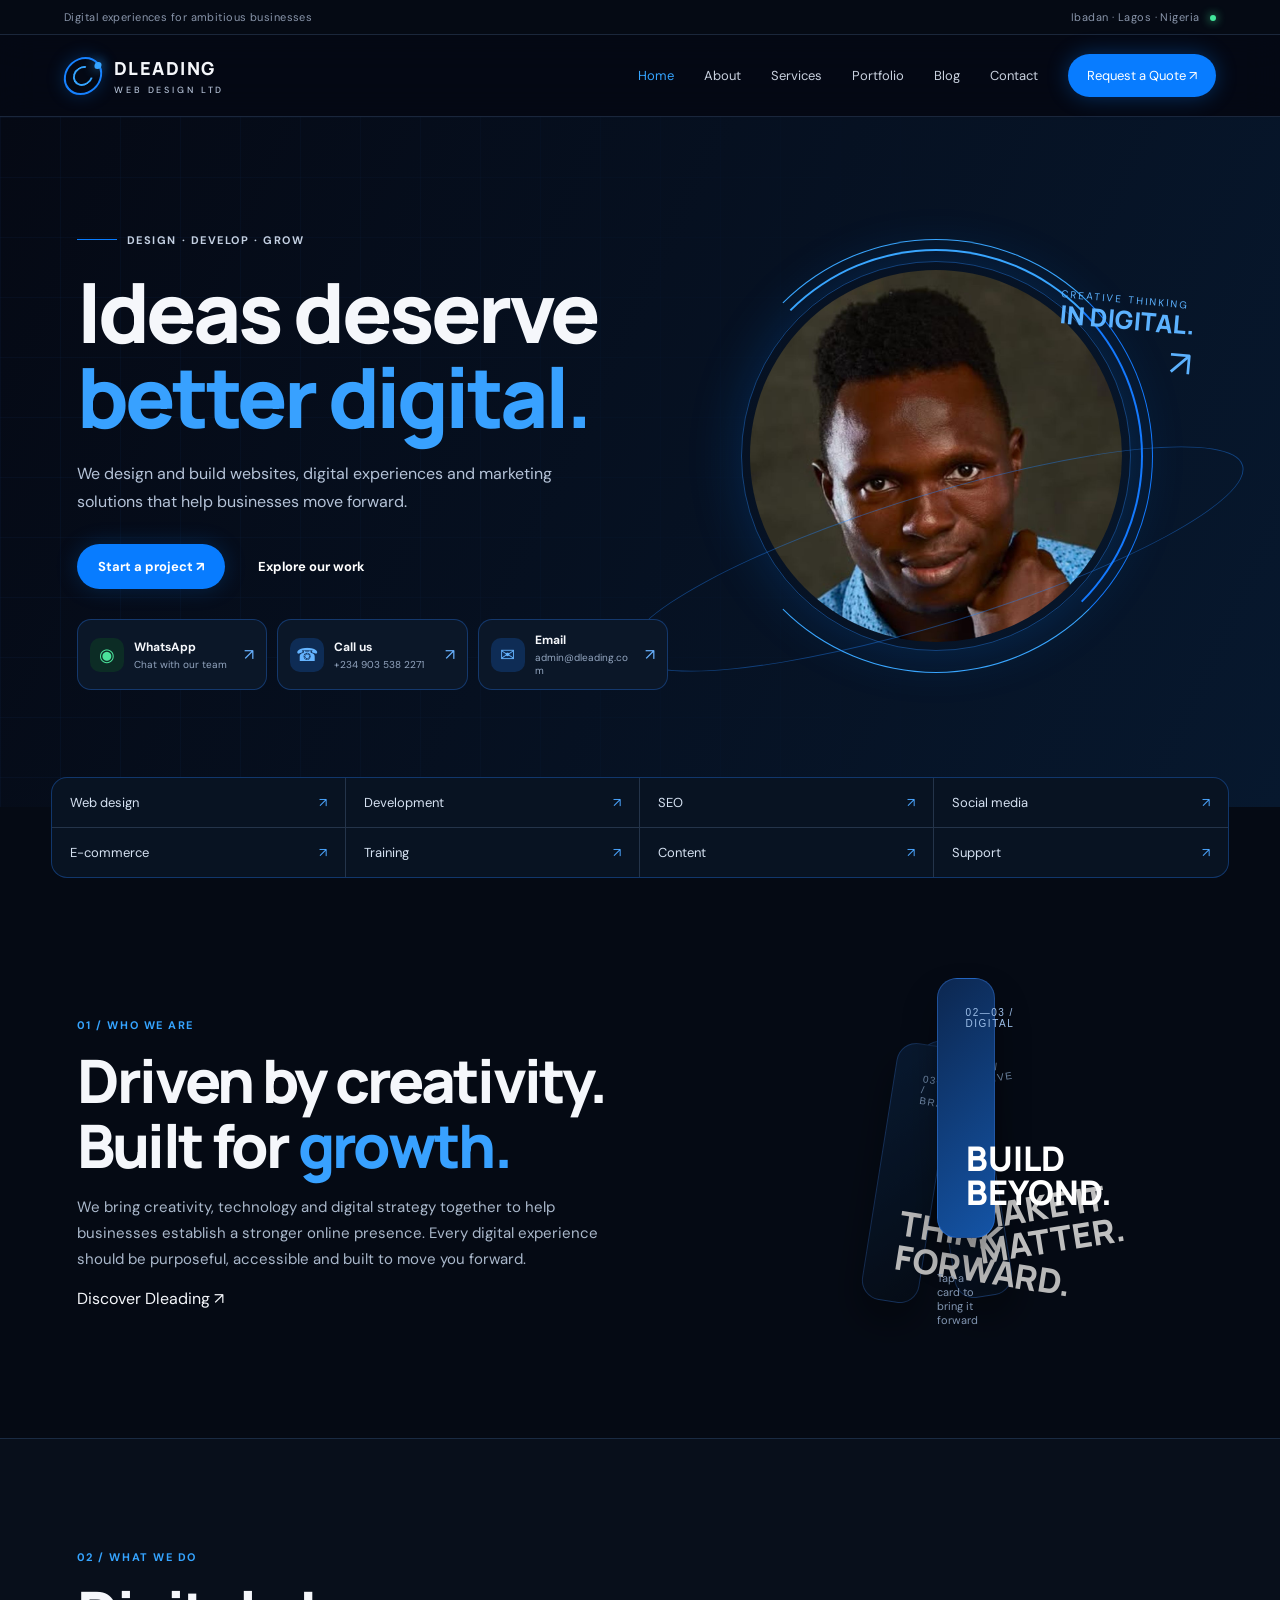
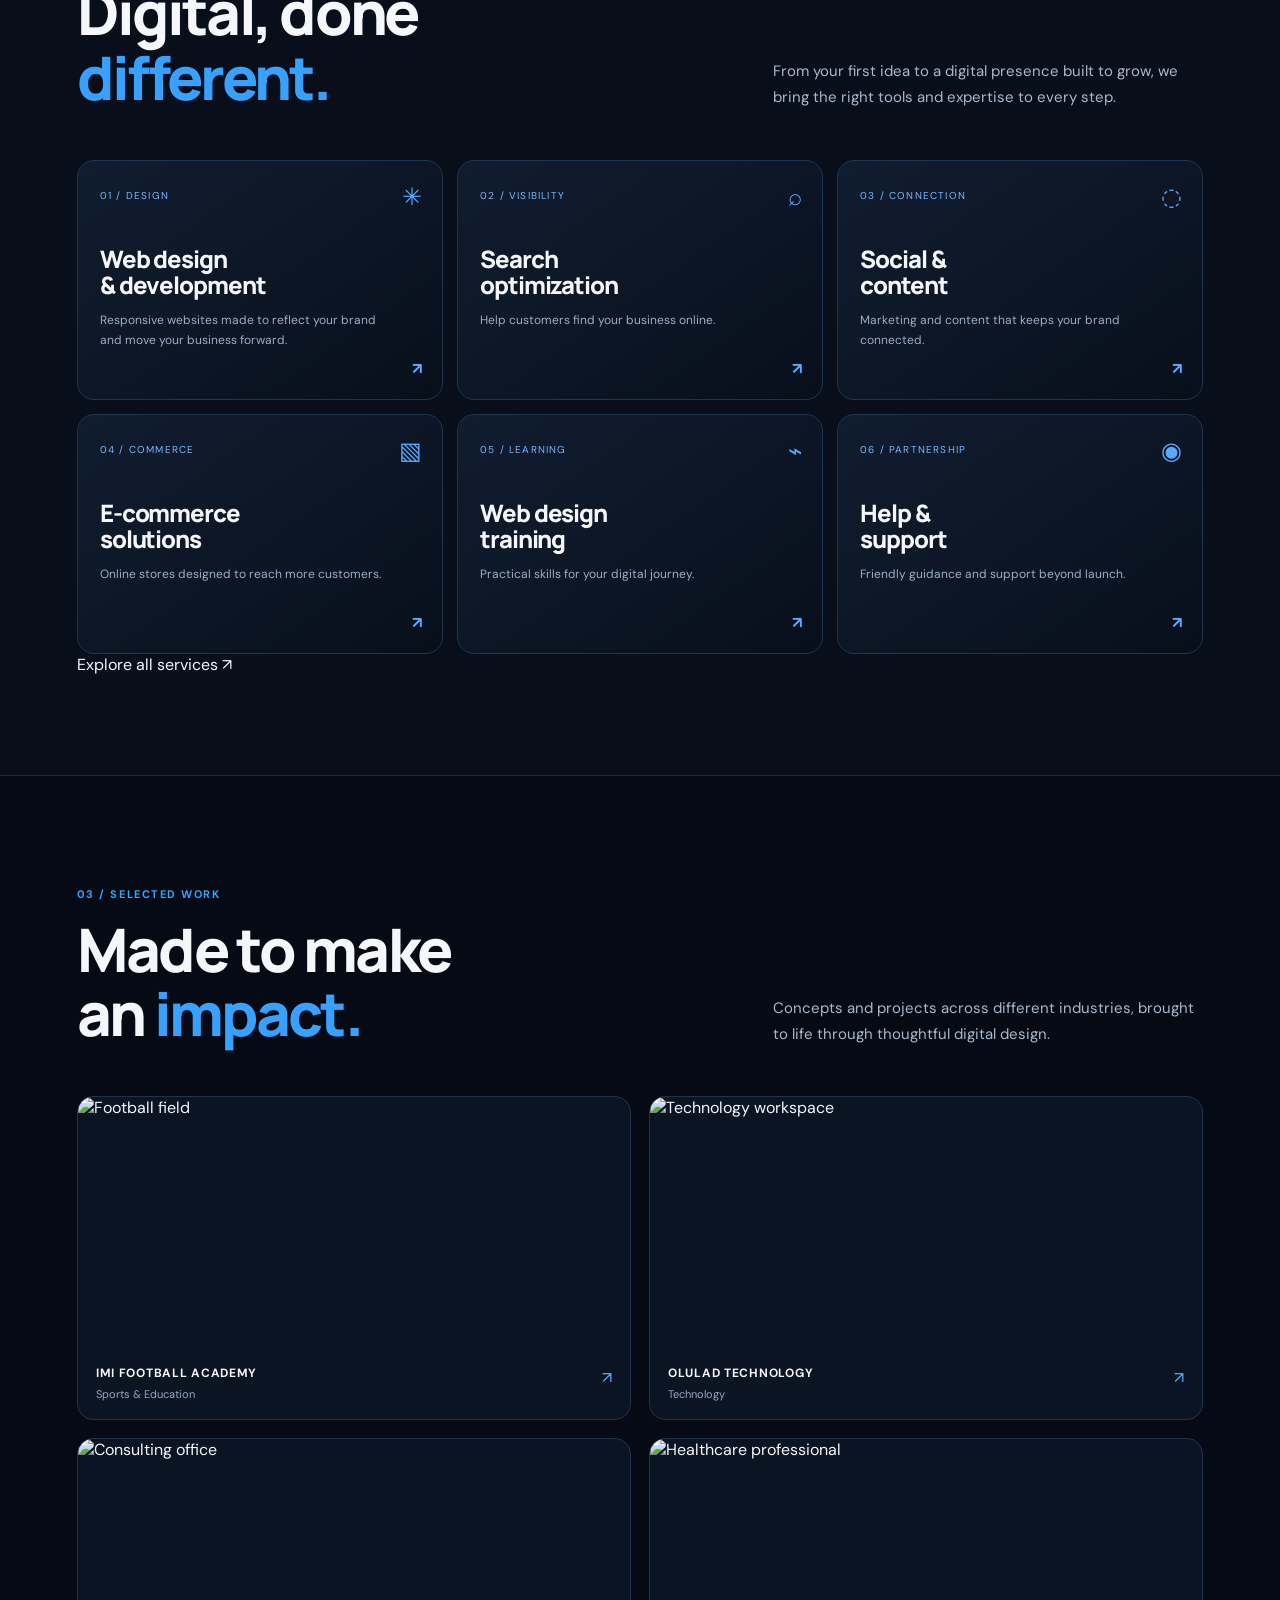
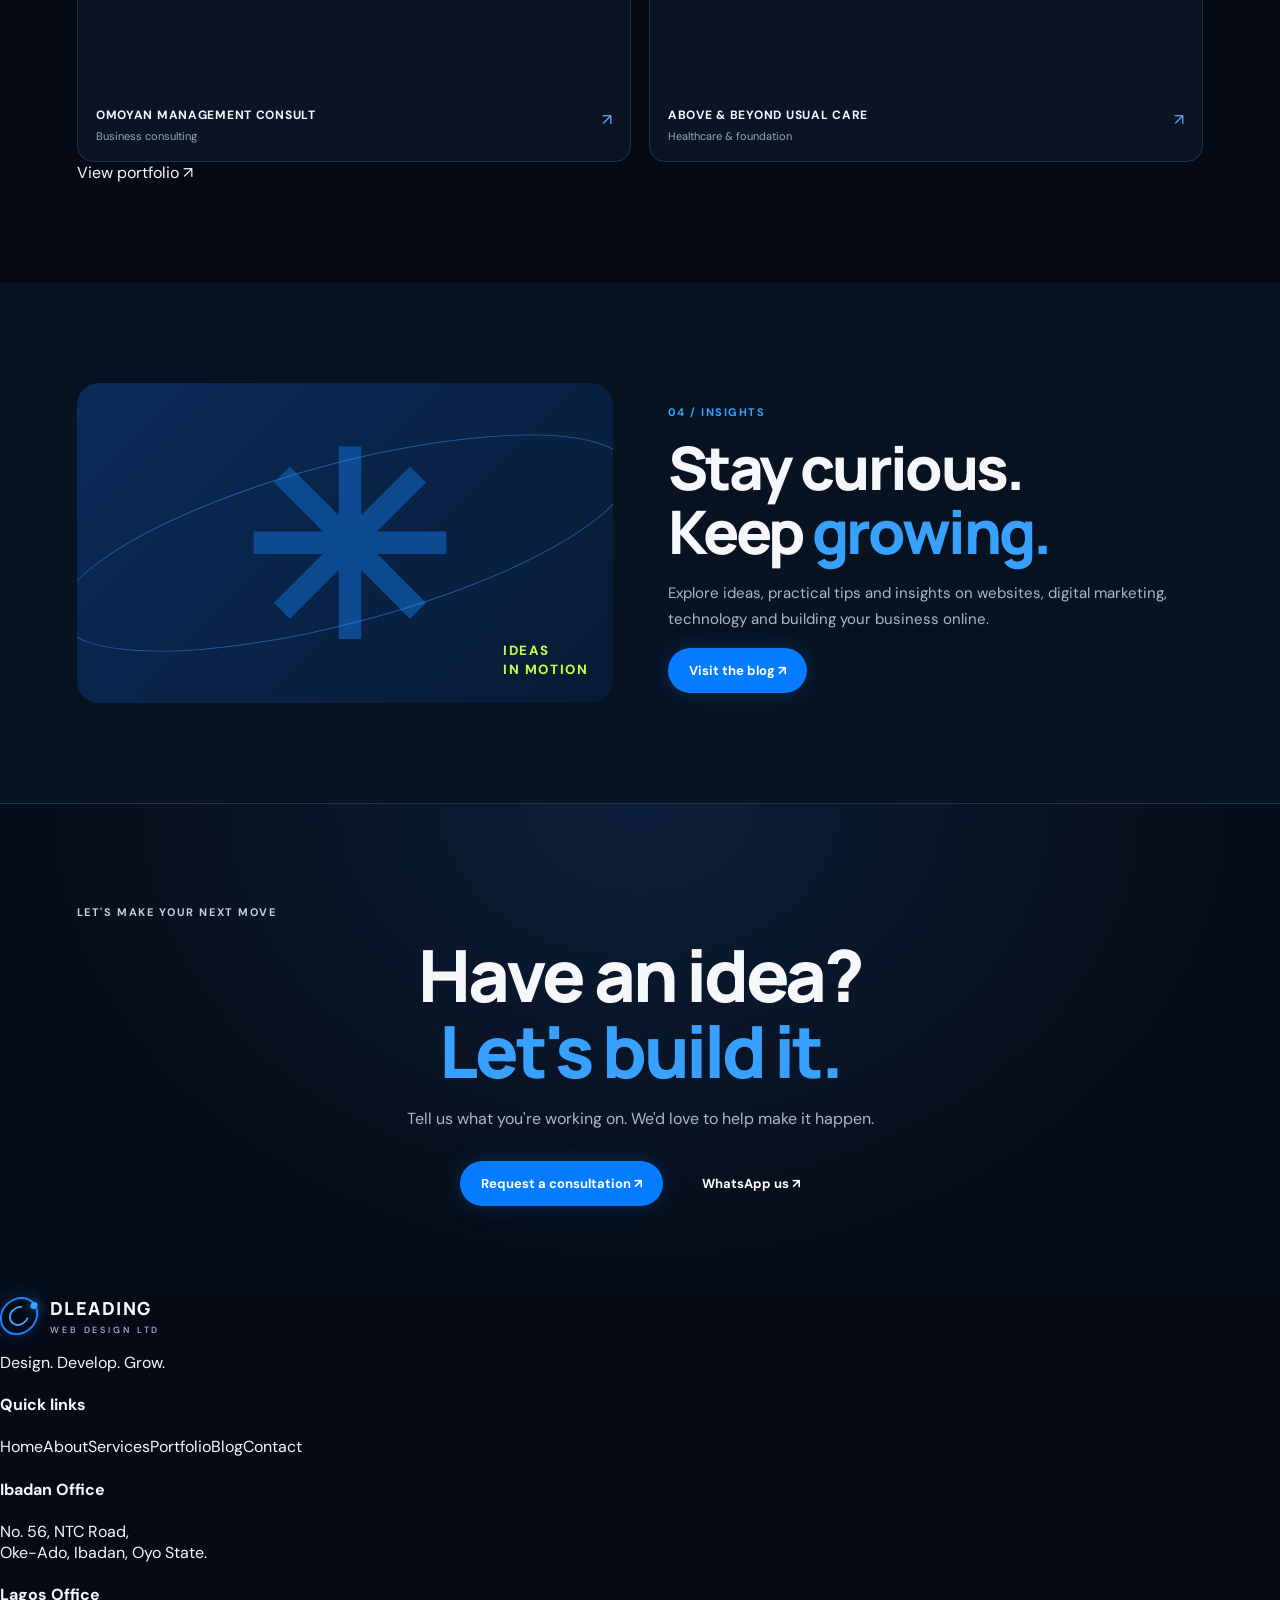
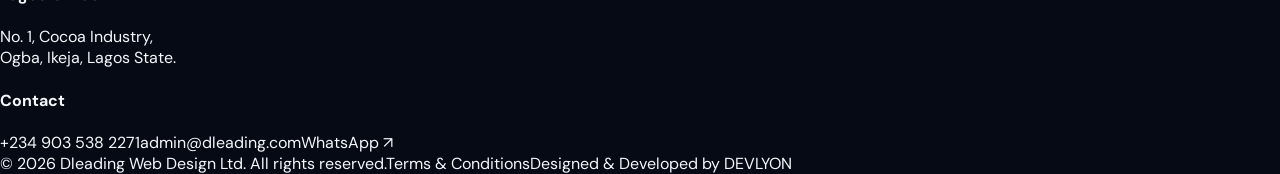
==== commit 18a349bc: "Replace oversized D monogram in insights artwork" ====
--- a/index.html
+++ b/index.html
@@ -8,6 +8,6 @@
 <section class="new-about"><div class="new-about-copy"><p class="eyebrow blue">01 / WHO WE ARE</p><h2>Driven by creativity.<br>Built for <span>growth.</span></h2><p>We bring creativity, technology and digital strategy together to help businesses establish a stronger online presence. Every digital experience should be purposeful, accessible and built to move you forward.</p><a class="text-link" href="about.html">Discover Dleading ↗</a></div><div class="new-deck" aria-label="Dleading creative principles"><button class="deck-tile tile-back" type="button"><small>01—03 / CREATIVE</small><strong>MAKE IT<br>MATTER.</strong></button><button class="deck-tile tile-front" type="button"><small>02—03 / DIGITAL</small><strong>BUILD<br>BEYOND.</strong></button><button class="deck-tile tile-third" type="button"><small>03—03 / BRAND</small><strong>THINK<br>FORWARD.</strong></button><p class="deck-hint">Tap a card to bring it forward</p></div></section>
 <section class="new-services"><div class="new-section-heading"><div><p class="eyebrow blue">02 / WHAT WE DO</p><h2>Digital, done<br><span>different.</span></h2></div><p>From your first idea to a digital presence built to grow, we bring the right tools and expertise to every step.</p></div><div class="new-service-grid"><a href="services.html"><small>01 / DESIGN</small><i>✳</i><h3>Web design<br>& development</h3><p>Responsive websites made to reflect your brand and move your business forward.</p><b>↗</b></a><a href="services.html"><small>02 / VISIBILITY</small><i>⌕</i><h3>Search<br>optimization</h3><p>Help customers find your business online.</p><b>↗</b></a><a href="services.html"><small>03 / CONNECTION</small><i>◌</i><h3>Social &<br>content</h3><p>Marketing and content that keeps your brand connected.</p><b>↗</b></a><a href="services.html"><small>04 / COMMERCE</small><i>▧</i><h3>E-commerce<br>solutions</h3><p>Online stores designed to reach more customers.</p><b>↗</b></a><a href="services.html"><small>05 / LEARNING</small><i>⌁</i><h3>Web design<br>training</h3><p>Practical skills for your digital journey.</p><b>↗</b></a><a href="services.html"><small>06 / PARTNERSHIP</small><i>◉</i><h3>Help &<br>support</h3><p>Friendly guidance and support beyond launch.</p><b>↗</b></a></div><a class="text-link" href="services.html">Explore all services ↗</a></section>
 <section class="new-work"><div class="new-section-heading"><div><p class="eyebrow blue">03 / SELECTED WORK</p><h2>Made to make<br>an <span>impact.</span></h2></div><p>Concepts and projects across different industries, brought to life through thoughtful digital design.</p></div><div class="new-work-grid"><a href="portfolio.html"><img src="https://images.unsplash.com/photo-1522778119026-d647f0596c20?auto=format&fit=crop&w=1000&q=85" alt="Football field"><span><b>IMI FOOTBALL ACADEMY</b><small>Sports & Education</small><i>↗</i></span></a><a href="portfolio.html"><img src="https://images.unsplash.com/photo-1519389950473-47ba0277781c?auto=format&fit=crop&w=1000&q=85" alt="Technology workspace"><span><b>OLULAD TECHNOLOGY</b><small>Technology</small><i>↗</i></span></a><a href="portfolio.html"><img src="https://images.unsplash.com/photo-1497366754035-f200968a6e72?auto=format&fit=crop&w=1000&q=85" alt="Consulting office"><span><b>OMOYAN MANAGEMENT CONSULT</b><small>Business consulting</small><i>↗</i></span></a><a href="portfolio.html"><img src="https://images.unsplash.com/photo-1576091160399-112ba8d25d1d?auto=format&fit=crop&w=1000&q=85" alt="Healthcare professional"><span><b>ABOVE & BEYOND USUAL CARE</b><small>Healthcare & foundation</small><i>↗</i></span></a></div><a class="text-link" href="portfolio.html">View portfolio ↗</a></section>
-<section class="new-insights"><div class="insights-art"><div class="art-orbit"></div><strong>D.</strong><small>IDEAS<br>IN MOTION</small></div><div><p class="eyebrow blue">04 / INSIGHTS</p><h2>Stay curious.<br>Keep <span>growing.</span></h2><p>Explore ideas, practical tips and insights on websites, digital marketing, technology and building your business online.</p><a class="button primary" href="blog.html">Visit the blog ↗</a></div></section>
+<section class="new-insights"><div class="insights-art"><div class="art-orbit"></div><strong aria-hidden="true">✳</strong><small>IDEAS<br>IN MOTION</small></div><div><p class="eyebrow blue">04 / INSIGHTS</p><h2>Stay curious.<br>Keep <span>growing.</span></h2><p>Explore ideas, practical tips and insights on websites, digital marketing, technology and building your business online.</p><a class="button primary" href="blog.html">Visit the blog ↗</a></div></section>
 <section class="new-cta"><p class="eyebrow">LET'S MAKE YOUR NEXT MOVE</p><h2>Have an idea?<br><span>Let's build it.</span></h2><p>Tell us what you're working on. We'd love to help make it happen.</p><div class="hero-actions"><a class="button primary" href="contact.html">Request a consultation ↗</a><a class="button ghost" href="https://wa.me/2349035382271" target="_blank" rel="noopener">WhatsApp us ↗</a></div></section></main>
 <footer class="footer"><div class="footer-main"><div class="footer-brand"><a class="brand" href="index.html"><span class="brand-mark" aria-hidden="true"></span><span class="brand-text">DLEADING<small>WEB DESIGN LTD</small></span></a><p>Design. Develop. Grow.</p></div><div><h4>Quick links</h4><a href="index.html">Home</a><a href="about.html">About</a><a href="services.html">Services</a><a href="portfolio.html">Portfolio</a><a href="blog.html">Blog</a><a href="contact.html">Contact</a></div><div><h4>Ibadan Office</h4><p>No. 56, NTC Road,<br>Oke-Ado, Ibadan, Oyo State.</p><h4>Lagos Office</h4><p>No. 1, Cocoa Industry,<br>Ogba, Ikeja, Lagos State.</p></div><div><h4>Contact</h4><a href="tel:+2349035382271">+234 903 538 2271</a><a href="mailto:admin@dleading.com">admin@dleading.com</a><a href="https://wa.me/2349035382271" target="_blank" rel="noopener">WhatsApp ↗</a></div></div><div class="footer-bottom"><span>© 2026 Dleading Web Design Ltd. All rights reserved.</span><span>Terms & Conditions</span><span class="dev-credit">Designed & Developed by <a href="https://devlyon.pages.dev/" target="_blank" rel="noopener">DEVLYON</a></span></div></footer><script src="script.js"></script><script src="home-redesign.js"></script></body></html>
--- a/home-redesign.css
+++ b/home-redesign.css
@@ -0,0 +1,5 @@
+/* Dleading homepage rebuild — mobile first */
+.home-redesign{background:#050a14}.home-redesign .new-hero{position:relative;min-height:690px;overflow:hidden;display:grid;grid-template-columns:1.05fr .95fr;align-items:center;padding:78px 6vw 90px;background:linear-gradient(115deg,#050914,#07182e)}.new-hero-copy{position:relative;z-index:2;max-width:650px}.new-hero h1{font-size:clamp(48px,6.5vw,88px);line-height:1.02;margin:22px 0}.new-hero h1 span,.new-about h2 span,.new-section-heading h2 span,.new-insights h2 span,.new-cta h2 span{color:#38a1ff}.new-hero .hero-desc{max-width:510px;font-size:16px;line-height:1.75;color:#b5c3d8}.new-hero .hero-actions{display:flex;flex-wrap:wrap;gap:12px}.new-hero-visual{position:relative;min-height:510px;display:grid;place-items:center}.portrait-ring{position:relative;width:min(31vw,390px);aspect-ratio:1;border-radius:50%;border:1px solid #268bff66;padding:8px;box-shadow:0 0 55px #087cff33}.portrait-ring:before,.portrait-ring:after{content:"";position:absolute;border-radius:50%;inset:-13px;border:2px solid transparent;border-top-color:#39a6ff;border-right-color:#147aff;animation:home-spin 4s linear infinite}.portrait-ring:after{inset:-23px;border-width:1px;border-bottom-color:#39a6ff;animation-direction:reverse;animation-duration:8s}.portrait-ring img{width:100%;height:100%;border-radius:50%;object-fit:cover;object-position:50% 24%;display:block}@keyframes home-spin{to{transform:rotate(360deg)}}.hero-visual-label{position:absolute;right:2%;top:18%;z-index:2;color:#5cb2ff;display:flex;flex-direction:column;transform:rotate(5deg)}.hero-visual-label small{letter-spacing:.2em;font-size:10px}.hero-visual-label strong{font:800 25px Manrope;line-height:1.15}.hero-visual-label span{font-size:36px;text-align:right}.hero-orbit{position:absolute;inset:auto -10% 17% -10%;height:130px;border:1px solid #2185ff66;border-radius:50%;transform:rotate(-17deg);pointer-events:none}.home-contact-actions{display:grid;grid-template-columns:repeat(3,minmax(0,1fr));gap:10px;margin-top:30px;max-width:650px}.quick-contact{min-width:0;display:flex;align-items:center;gap:10px;padding:12px;border:1px solid #277fff50;border-radius:14px;background:#0b1728;transition:.2s}.quick-contact:hover,.quick-contact:focus-visible{border-color:#40a4ff;box-shadow:0 0 20px #167cff30;transform:translateY(-2px)}.qc-icon{width:34px;height:34px;flex:0 0 34px;display:grid;place-items:center;border-radius:10px;background:#0e2c55;color:#65b4ff;font-size:18px}.quick-wa .qc-icon{color:#4be29b;background:#0c2c25}.quick-contact>span:nth-child(2){display:flex;flex-direction:column;gap:3px;min-width:0}.quick-contact b{font-size:12px}.quick-contact small{font-size:10px;color:#94a6c0;overflow-wrap:anywhere}.qc-arrow{margin-left:auto;color:#69b2ff}.new-services-strip{position:relative;z-index:4;margin:-30px 4% 0;display:grid;grid-template-columns:repeat(4,1fr);border:1px solid #267fff55;border-radius:16px;overflow:hidden;background:#081322}.new-services-strip a{display:flex;justify-content:space-between;align-items:center;padding:16px 18px;border-right:1px solid #24344a;border-bottom:1px solid #24344a;font-size:13px;color:#d6e2f2}.new-services-strip a:nth-child(4n){border-right:0}.new-services-strip a:nth-child(n+5){border-bottom:0}.new-services-strip a span{color:#4ca6ff}.new-about,.new-services,.new-work,.new-insights{padding:100px 6vw}.new-about{display:grid;grid-template-columns:1fr 1fr;gap:60px;align-items:center}.new-about-copy h2,.new-section-heading h2,.new-insights h2{font:800 clamp(36px,4.8vw,60px)/1.08 Manrope;margin:16px 0}.new-about-copy>p:not(.eyebrow),.new-section-heading>p,.new-insights>div:last-child>p:not(.eyebrow){color:#aab8cb;line-height:1.75;font-size:15px}.new-deck{position:relative;height:360px;perspective:900px;max-width:540px;margin:auto}.deck-tile{position:absolute;width:82%;height:260px;border:1px solid #438eff55;border-radius:20px;padding:28px;text-align:left;color:white;display:flex;flex-direction:column;justify-content:space-between;background:linear-gradient(135deg,#0c2342,#07101e);cursor:pointer;transition:transform .35s,filter .35s,box-shadow .35s;box-shadow:0 20px 35px #0005}.deck-tile small{font-size:10px;letter-spacing:.15em;color:#9dbfe9}.deck-tile strong{font:800 34px/1 Manrope}.tile-back{left:0;top:60px;transform:rotate(-9deg);filter:brightness(.75)}.tile-front{left:9%;top:0;z-index:3;background:linear-gradient(135deg,#0c2750,#1454a6)}.tile-third{right:0;top:65px;transform:rotate(9deg);filter:brightness(.72)}.deck-tile.active{z-index:8!important;left:9%;top:5px;transform:rotate(0) scale(1.04);filter:brightness(1);box-shadow:0 25px 45px #0007,0 0 24px #1681ff30}.deck-hint{position:absolute;bottom:0;left:0;color:#8296b2;font-size:11px}.new-services{background:#080f1b;border-block:1px solid #1a2b43}.new-section-heading{display:flex;justify-content:space-between;align-items:end;gap:35px;margin-bottom:34px}.new-section-heading>p{max-width:430px}.new-service-grid{display:grid;grid-template-columns:repeat(3,1fr);gap:14px}.new-service-grid>a{position:relative;min-height:240px;padding:22px;border:1px solid #1e3552;border-radius:17px;background:linear-gradient(145deg,#101d30,#080f1b);transition:.25s}.new-service-grid>a:hover{transform:translateY(-4px);border-color:#318fff;background:linear-gradient(145deg,#142b4c,#080f1b)}.new-service-grid small{font-size:10px;letter-spacing:.12em;color:#77b8ff}.new-service-grid i{position:absolute;right:20px;top:20px;font-size:24px;color:#58a8ff;font-style:normal}.new-service-grid h3{font:800 24px/1.12 Manrope;margin:42px 0 10px}.new-service-grid p{color:#9baec6;font-size:12px;line-height:1.6;max-width:290px}.new-service-grid>a>b{position:absolute;right:20px;bottom:20px;color:#5baaff}.new-work-grid{display:grid;grid-template-columns:repeat(2,1fr);gap:18px}.new-work-grid>a{overflow:hidden;border:1px solid #20334c;border-radius:16px;background:#0b1423}.new-work-grid img{display:block;width:100%;height:250px;object-fit:cover;transition:transform .4s}.new-work-grid>a:hover img{transform:scale(1.04)}.new-work-grid>a>span{position:relative;display:flex;flex-direction:column;gap:6px;padding:18px}.new-work-grid b{font-size:12px;letter-spacing:.06em}.new-work-grid small{color:#95a8c2;font-size:11px}.new-work-grid i{position:absolute;right:18px;top:20px;color:#65afff;font-style:normal}.new-insights{display:grid;grid-template-columns:1fr 1fr;gap:55px;align-items:center;background:#081322}.insights-art{position:relative;height:320px;border-radius:22px;background:linear-gradient(135deg,#0b2b59,#071a34);overflow:hidden;display:flex;align-items:center;justify-content:center}.insights-art strong{font:800 250px Manrope;color:#0d4b91;line-height:1}.insights-art small{position:absolute;right:24px;bottom:24px;color:#c8ff42;font-weight:800;letter-spacing:.12em;line-height:1.4}.art-orbit{position:absolute;width:110%;height:160px;border:1px solid #3d91ff80;border-radius:50%;transform:rotate(-15deg)}.new-cta{padding:90px 6vw;text-align:center;background:radial-gradient(ellipse at 50% 0,#12366a66,transparent 65%),#070e19;border-top:1px solid #1e3552}.new-cta h2{font:800 clamp(42px,6vw,72px)/1.05 Manrope;margin:18px 0}.new-cta>p:not(.eyebrow){color:#aab8cb;line-height:1.65}.new-cta .hero-actions{justify-content:center}
+@media(max-width:850px){.new-hero{grid-template-columns:1fr;min-height:auto;padding:55px 5vw 65px}.new-hero-visual{min-height:370px;margin-top:25px}.portrait-ring{width:min(65vw,320px)}.hero-visual-label{right:4%;top:10%}.home-contact-actions{grid-template-columns:1fr;max-width:480px}.quick-contact{min-height:65px}.new-services-strip{grid-template-columns:repeat(2,1fr);margin:-22px 4% 0}.new-services-strip a{padding:14px;border-bottom:1px solid #24344a}.new-services-strip a:nth-child(2n){border-right:0}.new-services-strip a:nth-child(n+7){border-bottom:0}.new-about,.new-services,.new-work,.new-insights{padding:65px 5vw}.new-about{grid-template-columns:1fr;gap:32px}.new-deck{height:310px}.deck-tile{height:235px}.new-section-heading{flex-direction:column;align-items:flex-start;gap:8px}.new-service-grid{grid-template-columns:1fr 1fr}.new-service-grid>a{min-height:220px;padding:18px}.new-work-grid img{height:210px}.new-insights{grid-template-columns:1fr;gap:30px}.insights-art{height:260px}.insights-art strong{font-size:205px}}
+@media(max-width:480px){.new-hero h1{font-size:46px}.new-hero-visual{min-height:320px}.portrait-ring{width:245px}.hero-visual-label strong{font-size:19px}.new-services-strip{margin-top:-16px}.new-services-strip a{font-size:12px;padding:13px 10px}.new-service-grid{grid-template-columns:1fr}.new-service-grid>a{min-height:200px}.new-work-grid{grid-template-columns:1fr}.new-work-grid img{height:230px}.new-deck{height:280px}.deck-tile{height:205px}.deck-tile strong{font-size:29px}.new-cta .hero-actions{flex-direction:column;align-items:stretch}.new-cta .button{justify-content:center}}
+@media(prefers-reduced-motion:reduce){.portrait-ring:before,.portrait-ring:after{animation:none}}
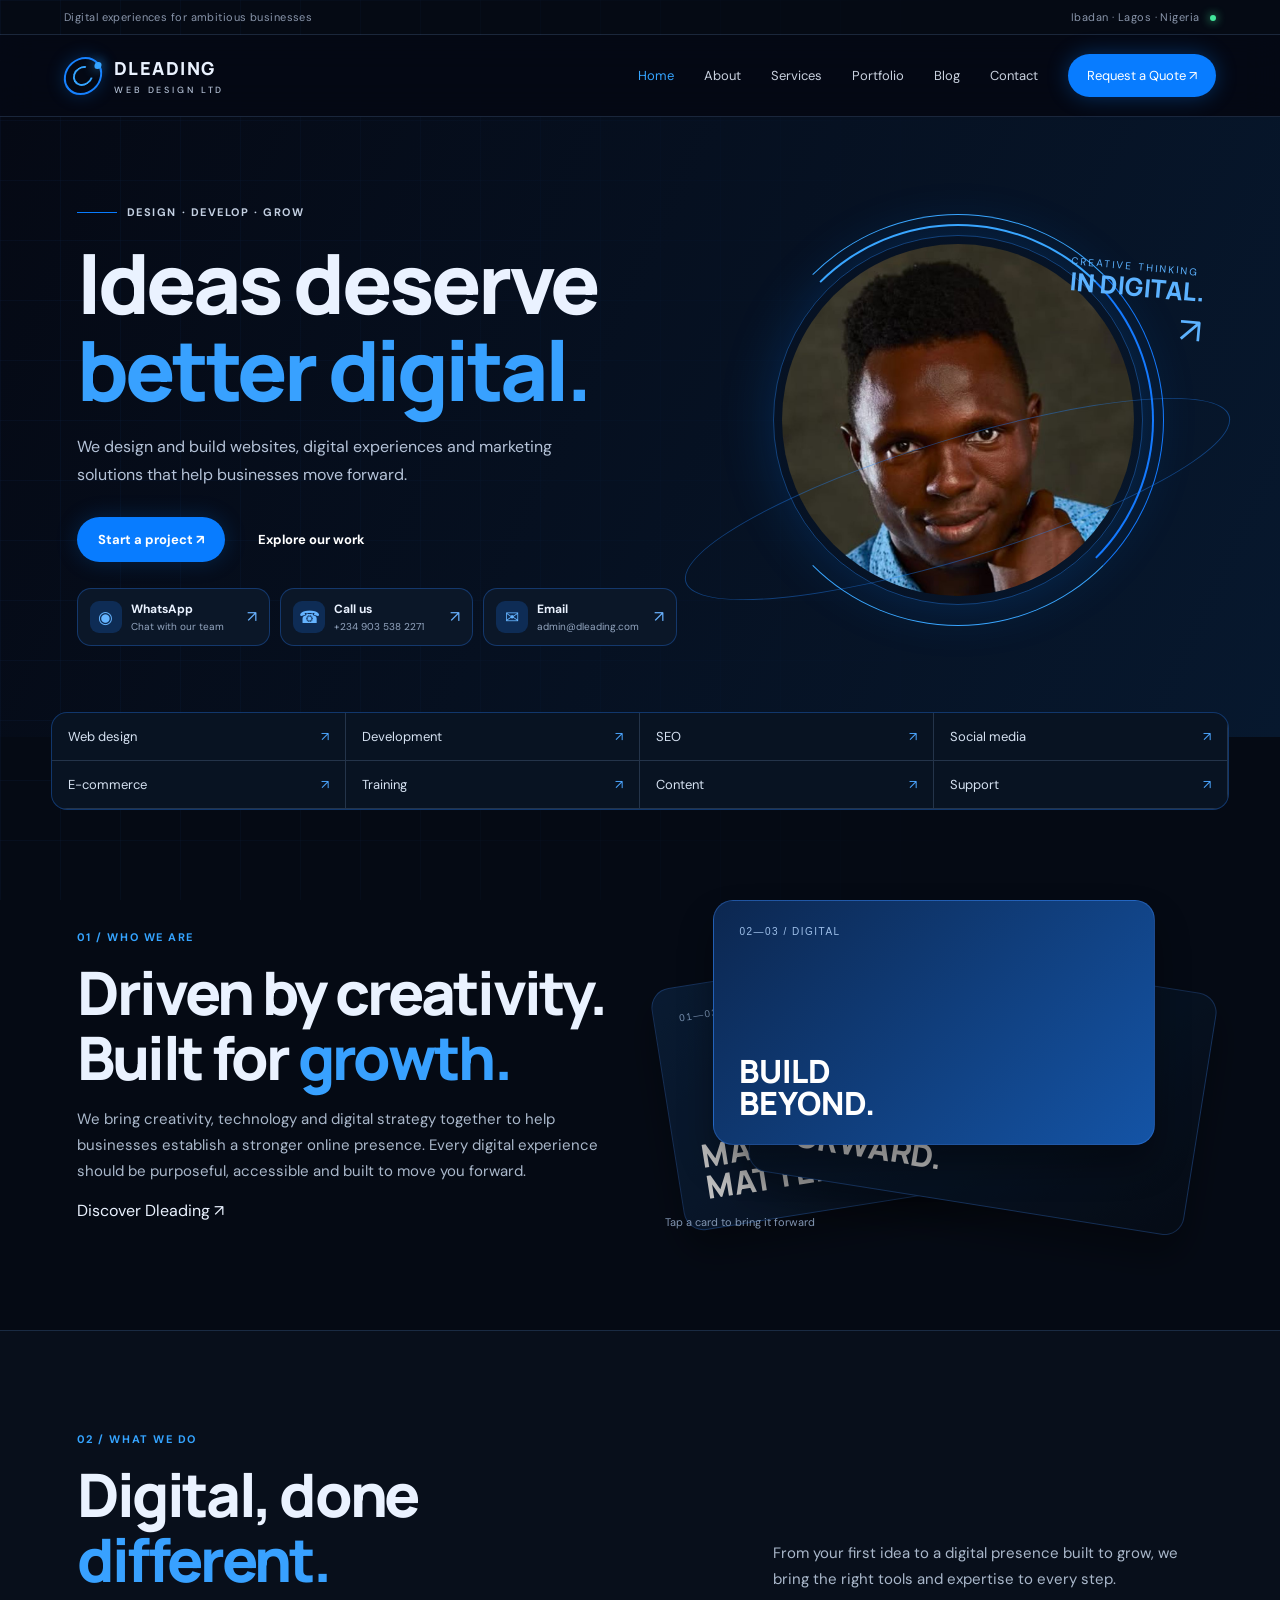
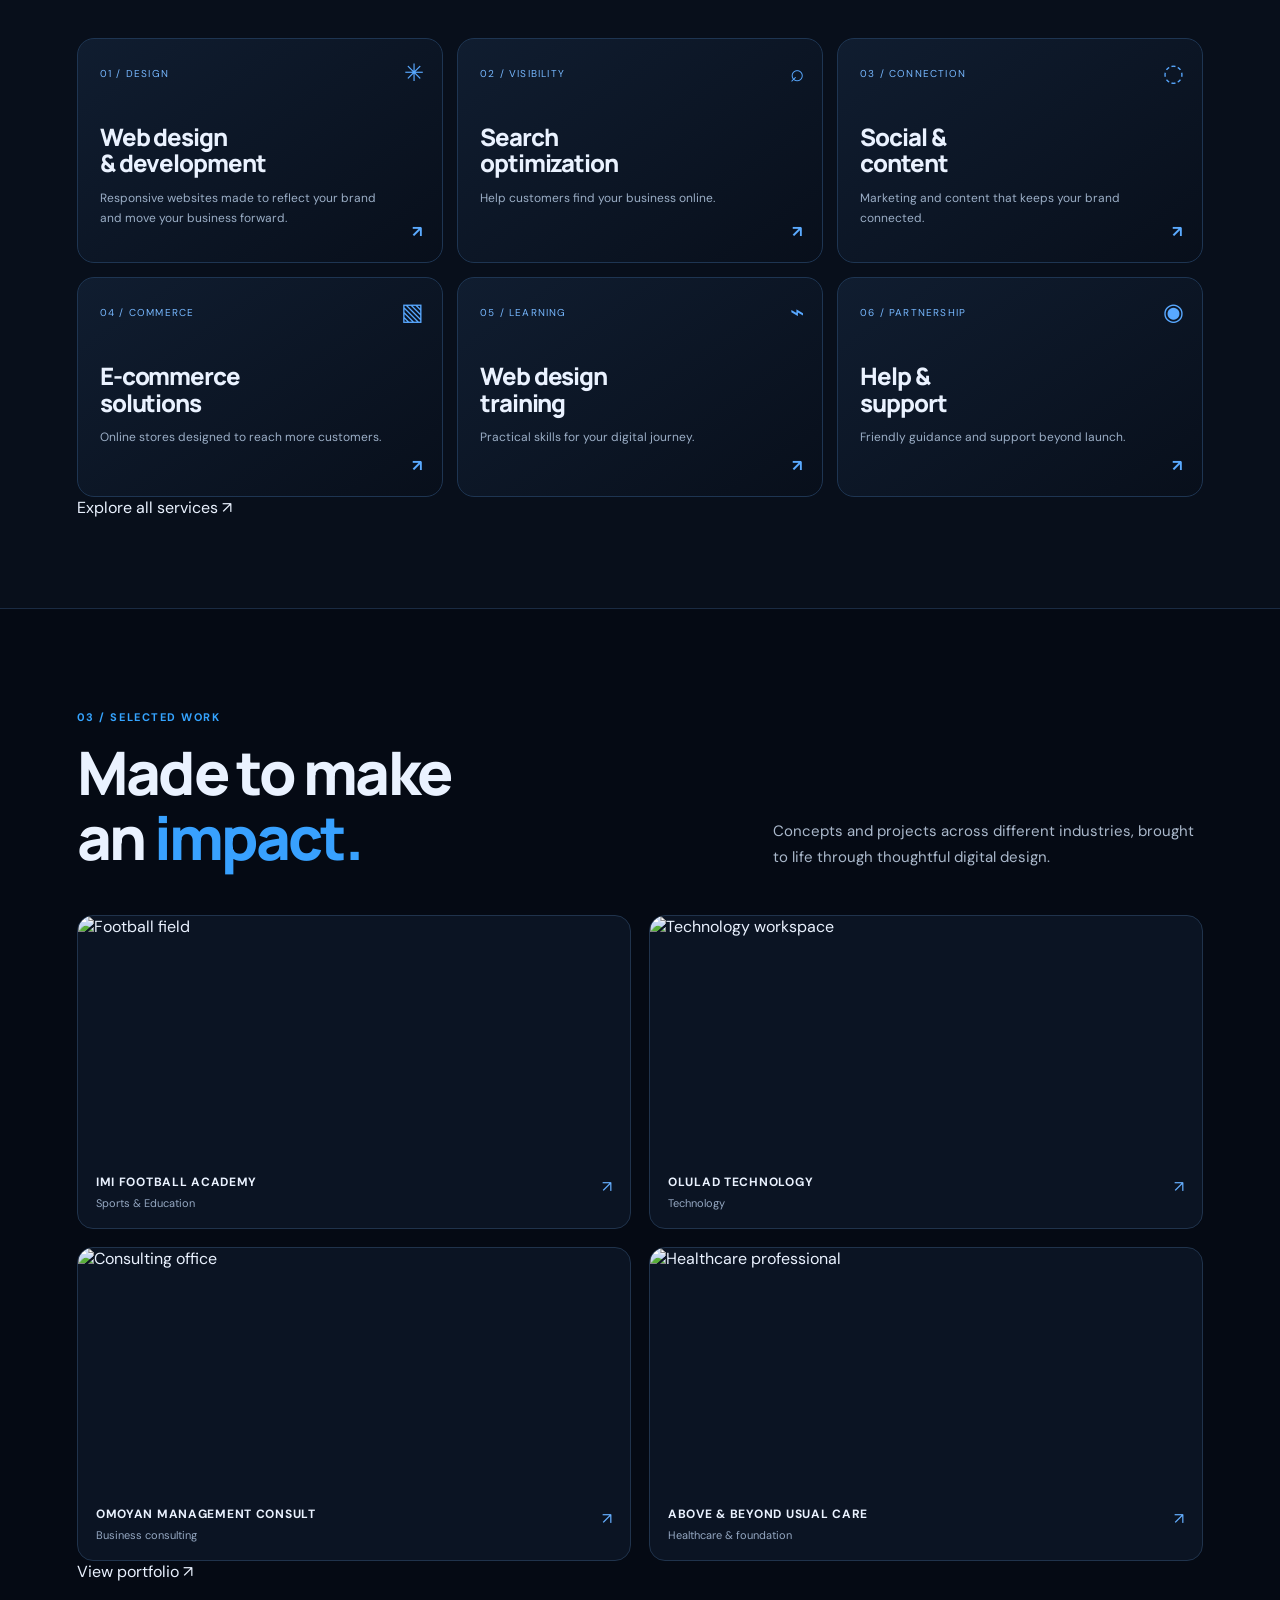
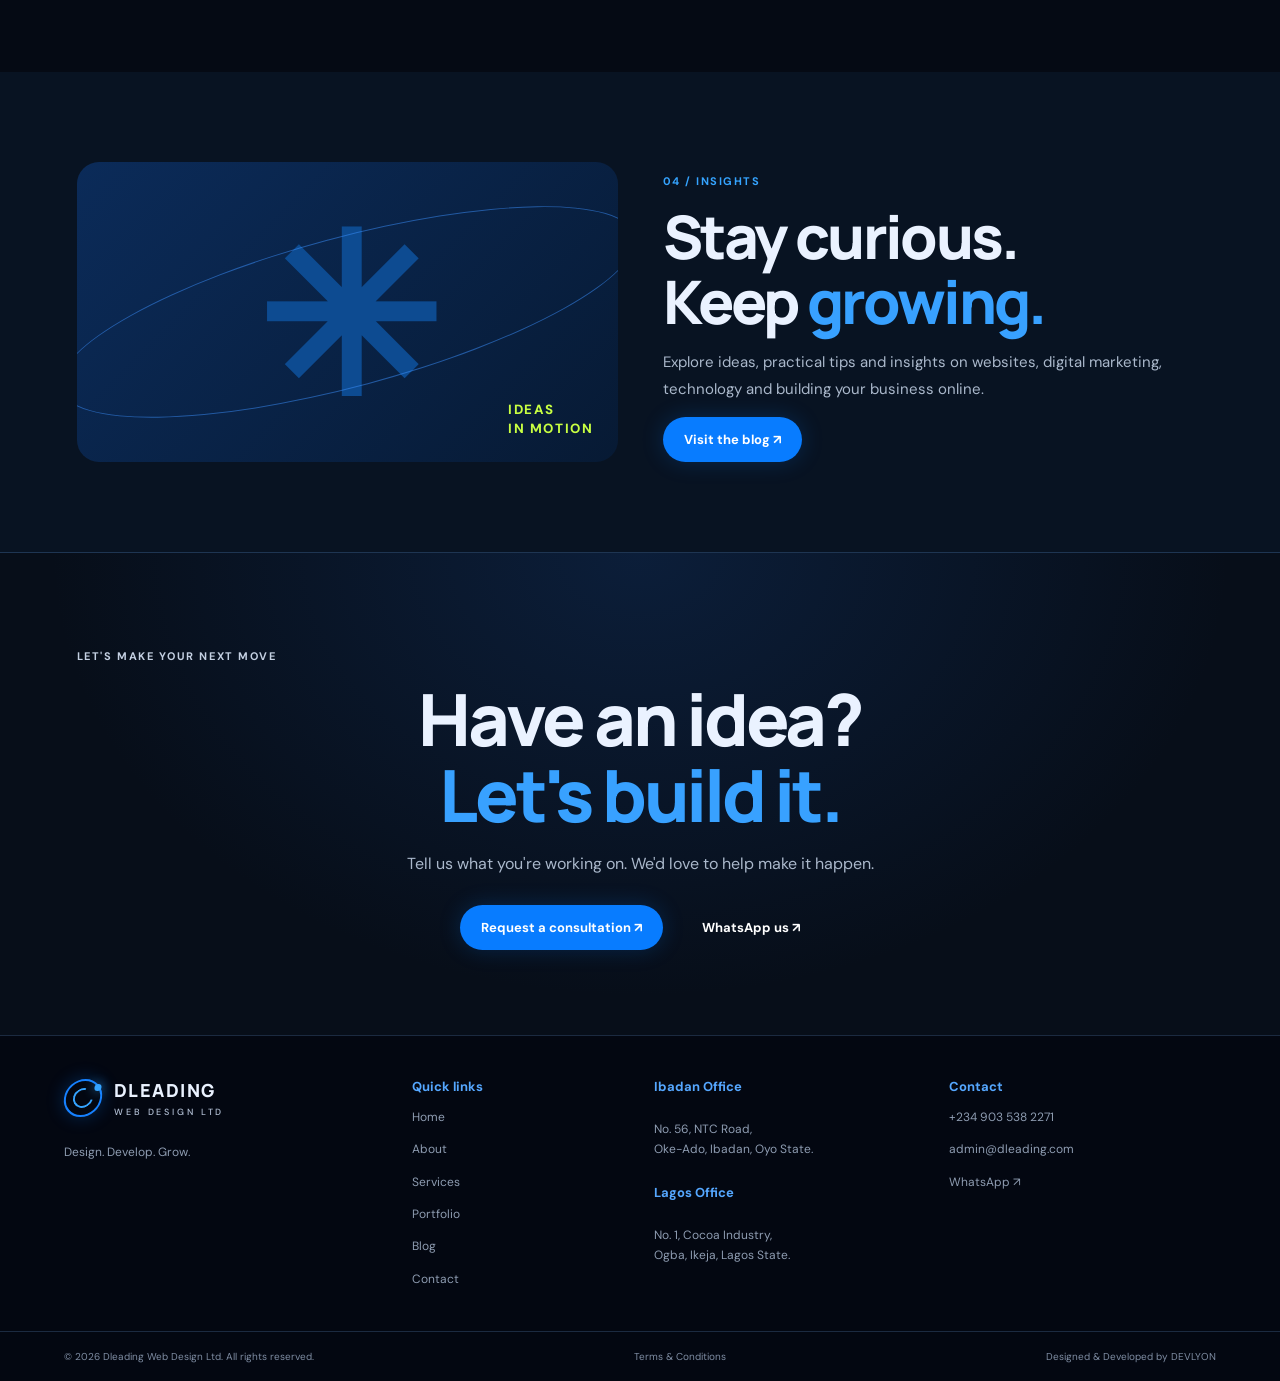
==== commit 754a55c8: "Apply unified Dleading visual system" ====
--- a/index.html
+++ b/index.html
@@ -1,5 +1,5 @@
 <!doctype html>
-<html lang="en"><head><meta charset="utf-8"><meta name="viewport" content="width=device-width,initial-scale=1"><meta name="description" content="Dleading Web Design Ltd creates modern websites, digital marketing and online experiences for businesses."><meta name="theme-color" content="#06101f"><title>Dleading — Design. Develop. Grow.</title><link rel="preconnect" href="https://fonts.googleapis.com"><link rel="preconnect" href="https://fonts.gstatic.com" crossorigin><link href="https://fonts.googleapis.com/css2?family=DM+Sans:wght@400;500;600;700&family=Manrope:wght@400;500;600;700;800&display=swap" rel="stylesheet"><link rel="stylesheet" href="styles.css"><link rel="stylesheet" href="home-redesign.css"></head><body class="home-redesign">
+<html lang="en"><head><meta charset="utf-8"><meta name="viewport" content="width=device-width,initial-scale=1"><meta name="description" content="Dleading Web Design Ltd creates modern websites, digital marketing and online experiences for businesses."><meta name="theme-color" content="#06101f"><title>Dleading — Design. Develop. Grow.</title><link rel="preconnect" href="https://fonts.googleapis.com"><link rel="preconnect" href="https://fonts.gstatic.com" crossorigin><link href="https://fonts.googleapis.com/css2?family=DM+Sans:wght@400;500;600;700&family=Manrope:wght@400;500;600;700;800&display=swap" rel="stylesheet"><link rel="stylesheet" href="styles.css"><link rel="stylesheet" href="unified-design.css"><link rel="stylesheet" href="home-redesign.css"></head><body class="home-redesign">
 <div class="topline"><span>Digital experiences for ambitious businesses</span><span>Ibadan · Lagos · Nigeria <i class="pulse"></i></span></div>
 <header class="header"><a class="brand" href="index.html"><span class="brand-mark" aria-hidden="true"></span><span class="brand-text">DLEADING<small>WEB DESIGN LTD</small></span></a><button class="menu-toggle" aria-label="Toggle navigation" aria-expanded="false"><span></span><span></span></button><nav class="nav" aria-label="Main navigation"><a class="active" href="index.html">Home</a><a href="about.html">About</a><a href="services.html">Services</a><a href="portfolio.html">Portfolio</a><a href="blog.html">Blog</a><a href="contact.html">Contact</a><a class="nav-cta" href="contact.html">Request a Quote ↗</a></nav></header>
 <main>
--- a/unified-design.css
+++ b/unified-design.css
@@ -0,0 +1,116 @@
+/* Dleading unified visual system — shared interior-page art direction */
+:root{--dl-ink:#050a14;--dl-panel:#0a1424;--dl-panel2:#0d1b30;--dl-blue:#087cff;--dl-cyan:#42b5ff;--dl-muted:#a9b8cd;--dl-line:rgba(111,164,235,.2)}
+html{scroll-behavior:smooth}
+body:not(.home-redesign){background:radial-gradient(ellipse at 85% 8%,rgba(13,75,145,.13),transparent 34%),var(--dl-ink);color:#eef4ff;overflow-x:clip}
+body:not(.home-redesign) main{width:100%;max-width:100%;overflow:clip}
+body:not(.home-redesign) .topline{background:#040914;padding:10px 5vw}
+body:not(.home-redesign) .header{background:rgba(5,10,20,.9);backdrop-filter:blur(20px);border-bottom:1px solid var(--dl-line)}
+body:not(.home-redesign) .nav a{transition:color .2s,background .2s,transform .2s}
+body:not(.home-redesign) .nav a:hover,body:not(.home-redesign) .nav a.active{color:#64b4ff}
+body:not(.home-redesign) .nav-cta{box-shadow:0 8px 28px #087cff40}
+body:not(.home-redesign) .inner-hero{isolation:isolate;min-height:390px;padding:clamp(76px,10vw,132px) 7vw 82px;background:radial-gradient(ellipse at 78% 42%,#0e4a9470,transparent 34%),radial-gradient(ellipse at 10% 110%,#087cff20,transparent 42%),linear-gradient(125deg,#050a14 5%,#08182d 60%,#07101e);border-bottom:1px solid var(--dl-line)}
+body:not(.home-redesign) .inner-hero:before{content:"";position:absolute;z-index:-1;width:clamp(240px,38vw,520px);aspect-ratio:1;border:1px solid #3b9dff30;border-radius:50%;right:7%;top:10%;box-shadow:0 0 0 22px #258bff08,0 0 0 48px #258bff06,0 0 70px #087cff20;pointer-events:none}
+body:not(.home-redesign) .inner-hero:after{content:"";position:absolute;z-index:-1;width:clamp(180px,28vw,360px);height:clamp(80px,12vw,150px);border:1px solid #45aaff55;border-radius:50%;right:10%;top:35%;transform:rotate(-27deg);pointer-events:none}
+body:not(.home-redesign) .inner-hero h1{max-width:900px;font:800 clamp(48px,7.8vw,96px)/.99 Manrope,sans-serif;letter-spacing:-.065em;margin:24px 0;overflow-wrap:anywhere}
+body:not(.home-redesign) .inner-hero h1 span,body:not(.home-redesign) main h2 span{background:linear-gradient(90deg,#39a5ff,#83d0ff);-webkit-background-clip:text;background-clip:text;color:transparent}
+body:not(.home-redesign) .inner-hero>p:not(.eyebrow){max-width:590px;font-size:clamp(15px,1.5vw,18px);line-height:1.8;color:#b7c7dc}
+body:not(.home-redesign) .eyebrow{font-weight:800;letter-spacing:.19em;font-size:10px;color:#62b3ff}
+body:not(.home-redesign) .section{padding:clamp(64px,8vw,112px) 7vw}
+body:not(.home-redesign) main h2{font:800 clamp(34px,4.5vw,58px)/1.05 Manrope,sans-serif;letter-spacing:-.045em}
+body:not(.home-redesign) .inner-content{gap:clamp(30px,6vw,90px)}
+body:not(.home-redesign) .inner-content>div:last-child{padding:28px 30px;border:1px solid var(--dl-line);border-radius:20px;background:linear-gradient(145deg,#0d1b30b8,#08111f);box-shadow:0 24px 70px #0003}
+body:not(.home-redesign) .inner-content p,body:not(.home-redesign) .contact-details>p:not(.eyebrow){font-size:15px;line-height:1.9;color:#b4c2d5}
+body:not(.home-redesign) .values-section{background:radial-gradient(ellipse at 90% 15%,#0b367044,transparent 38%),#070e1a;border-block:1px solid var(--dl-line)}
+body:not(.home-redesign) .service-cards{gap:18px;margin-top:34px}
+body:not(.home-redesign) .service-card{position:relative;isolation:isolate;min-height:260px;padding:28px;border:1px solid #23436a;background:linear-gradient(145deg,#101f35,#091321 75%);border-radius:18px;overflow:hidden;box-shadow:0 16px 45px #0002;transition:transform .28s,border-color .28s,box-shadow .28s}
+body:not(.home-redesign) .service-card:before{content:"";position:absolute;z-index:-1;width:190px;height:190px;border:1px solid #268fff28;border-radius:50%;right:-95px;top:-95px;box-shadow:0 0 0 18px #268fff08,0 0 45px #087cff18}
+body:not(.home-redesign) .service-card:hover{transform:translateY(-7px);border-color:#3c9eff;box-shadow:0 22px 55px #087cff20}
+body:not(.home-redesign) .service-card .card-number{color:#66b4ff;font-size:10px;letter-spacing:.16em;font-weight:800}
+body:not(.home-redesign) .service-card h3{font:800 clamp(20px,2vw,26px)/1.18 Manrope;margin:48px 0 12px;max-width:360px}
+body:not(.home-redesign) .service-card p{font-size:13px;line-height:1.8;color:#aabbd0;max-width:390px}
+body:not(.home-redesign) .service-card.featured{background:radial-gradient(circle at 90% 10%,#0b63c855,transparent 42%),linear-gradient(145deg,#102c4d,#091321)}
+body:not(.home-redesign) .cta{position:relative;overflow:hidden;background:radial-gradient(ellipse at 50% 0,#1454a1a8,transparent 60%),linear-gradient(135deg,#08182d,#050a14);border-block:1px solid #258bff35}
+body:not(.home-redesign) .cta:before{content:"";position:absolute;width:430px;height:430px;border:1px solid #55adff30;border-radius:50%;left:50%;top:-300px;transform:translateX(-50%);box-shadow:0 0 0 25px #1681ff08,0 0 0 55px #1681ff06}
+body:not(.home-redesign) .cta h2{position:relative;font-size:clamp(42px,6vw,76px)}
+body:not(.home-redesign) .button{border-radius:999px;font-weight:800;letter-spacing:.01em;transition:transform .22s,box-shadow .22s,background .22s}
+body:not(.home-redesign) .button:hover{transform:translateY(-3px);box-shadow:0 12px 30px #087cff40}
+body:not(.home-redesign) .work-grid{gap:22px}
+body:not(.home-redesign) .work-item{display:block;padding:10px;border:1px solid var(--dl-line);border-radius:18px;background:linear-gradient(145deg,#0e1c30,#080f1b);transition:transform .25s,border-color .25s,box-shadow .25s}
+body:not(.home-redesign) .work-item:hover{transform:translateY(-6px);border-color:#318fff;box-shadow:0 20px 45px #0005}
+body:not(.home-redesign) .work-image{height:clamp(190px,22vw,280px);border-radius:12px}
+body:not(.home-redesign) .work-image:after{content:"";position:absolute;inset:35% 0 0;background:linear-gradient(transparent,#06101dcc)}
+body:not(.home-redesign) .work-meta{padding:4px 8px 10px}
+body:not(.home-redesign) .work-meta span{font:800 12px/1.4 Manrope;letter-spacing:.06em}
+body:not(.home-redesign) .work-meta small{font-size:11px;color:#73baff}
+body:not(.home-redesign) .portfolio-note{padding:16px 20px;border:1px dashed #2a5b8c;border-radius:12px;background:#0a1627;color:#9db1ca}
+body:not(.home-redesign) .contact-layout{gap:clamp(28px,5vw,72px)}
+body:not(.home-redesign) .contact-detail{padding:20px 18px;margin-top:10px;border:1px solid var(--dl-line);border-radius:14px;background:linear-gradient(110deg,#0e1d32,#091321)}
+body:not(.home-redesign) .contact-detail small{font-weight:800}
+body:not(.home-redesign) .contact-detail a{color:#e7f2ff}
+body:not(.home-redesign) .contact-form{padding:clamp(22px,3vw,38px);border-radius:22px;border-color:#2a5688;background:radial-gradient(circle at 100% 0,#0c3d7955,transparent 35%),linear-gradient(145deg,#101f35,#080f1b);box-shadow:0 25px 70px #0005}
+body:not(.home-redesign) .contact-form label{font-size:13px}
+body:not(.home-redesign) .contact-form input,body:not(.home-redesign) .contact-form textarea{min-height:50px;background:#050c17;border-color:#294362;border-radius:12px}
+body:not(.home-redesign) .contact-form textarea{min-height:140px}
+body:not(.home-redesign) .blog-library{padding-top:70px}
+body:not(.home-redesign) .blog-featured{border-color:#2a5484;border-radius:22px;background:linear-gradient(135deg,#102746,#091321);box-shadow:0 25px 70px #0004}
+body:not(.home-redesign) .blog-feature-art{background:radial-gradient(circle at 80% 20%,#2d9fff77,transparent 35%),linear-gradient(135deg,#08152a,#104b9b)}
+body:not(.home-redesign) .blog-card{border-radius:18px;border-color:#244568;background:linear-gradient(145deg,#101f35,#080f1b);box-shadow:0 18px 45px #0003}
+body:not(.home-redesign) .blog-card:hover{box-shadow:0 22px 55px #087cff25}
+body:not(.home-redesign) .blog-card-art{height:230px}
+body:not(.home-redesign) .blog-card-copy{padding:25px}
+body:not(.home-redesign) .blog-card-copy h3{font-size:21px}
+body:not(.home-redesign) .blog-search-wrap{border-radius:14px;background:#0b1728;border-color:#2b4b70}
+body:not(.home-redesign) .blog-filter{border-radius:999px}
+body:not(.home-redesign) .article-hero{padding-top:90px;padding-bottom:70px}
+body:not(.home-redesign) .article-hero h1{font-size:clamp(42px,6vw,72px);max-width:850px}
+body:not(.home-redesign) .article-cover{height:clamp(230px,32vw,390px);border:1px solid #3a83c8;border-radius:22px;box-shadow:0 25px 70px #0005}
+body:not(.home-redesign) .article-cover strong{white-space:pre-line;font-size:clamp(48px,8vw,92px);text-shadow:0 12px 35px #0008}
+body:not(.home-redesign) .article-content{max-width:850px;font-size:16px;line-height:1.95}
+body:not(.home-redesign) .article-content h2{padding-top:12px}
+body:not(.home-redesign) .article-content li::marker{color:#48aaff}
+body:not(.home-redesign) .article-callout{border:1px solid #2c659e;border-left:4px solid #1681ff;border-radius:14px;background:linear-gradient(120deg,#0e2340,#0a1424);padding:24px}
+body:not(.home-redesign) .article-cta{border-color:#2d5c8e;border-radius:18px;background:radial-gradient(circle at 100% 0,#0d4a8a55,transparent 45%),#0a1424;padding:clamp(24px,4vw,40px)}
+body:not(.home-redesign) .footer{background:linear-gradient(180deg,#050b16,#02050c);border-top:1px solid #267ac044}
+body:not(.home-redesign) .footer-main{gap:clamp(20px,3vw,46px)}
+body:not(.home-redesign) .footer-main h4{font:800 12px Manrope;letter-spacing:.08em;text-transform:uppercase}
+body:not(.home-redesign) .footer-bottom{flex-wrap:wrap;line-height:1.7}
+body:not(.home-redesign) .dev-credit a{color:#54aaff}
+@media(max-width:850px){
+ body:not(.home-redesign) .header{height:70px;padding:0 4vw}
+ body:not(.home-redesign) .menu-toggle{display:flex;flex-direction:column;gap:5px;background:transparent;border:1px solid var(--dl-line);border-radius:9px;padding:10px}
+ body:not(.home-redesign) .menu-toggle span{width:20px;height:2px;background:#eaf2ff}
+ body:not(.home-redesign) .nav{position:absolute;top:70px;left:0;right:0;z-index:120;background:#070e1b;border-bottom:1px solid var(--dl-line);display:none;flex-direction:column;align-items:stretch;padding:16px 4vw;gap:0}
+ body:not(.home-redesign) .nav.open{display:flex}
+ body:not(.home-redesign) .nav>a:not(.nav-cta){padding:13px 0;border-bottom:1px solid var(--dl-line)}
+ body:not(.home-redesign) .nav-cta{margin-top:12px;text-align:center}
+ body:not(.home-redesign) .footer-main{grid-template-columns:repeat(2,minmax(0,1fr));padding:38px 5vw}
+ body:not(.home-redesign) .footer-brand{grid-column:1/-1}
+ body:not(.home-redesign) .blog-tools{align-items:stretch}
+}
+@media(max-width:560px){
+ body:not(.home-redesign) .topline{font-size:9px;padding:9px 4vw;gap:8px}
+ body:not(.home-redesign) .inner-hero{min-height:0;padding:76px 5vw 58px}
+ body:not(.home-redesign) .inner-hero:before{right:-95px;top:20%;opacity:.75}
+ body:not(.home-redesign) .inner-hero:after{right:-60px;top:45%}
+ body:not(.home-redesign) .inner-hero h1{font-size:clamp(43px,12vw,60px)}
+ body:not(.home-redesign) .section{padding:64px 5vw}
+ body:not(.home-redesign) .inner-content>div:last-child{padding:22px}
+ body:not(.home-redesign) .service-cards{grid-template-columns:1fr}
+ body:not(.home-redesign) .service-card,.home-redesign .service-card{min-height:0;padding:24px}
+ body:not(.home-redesign) .service-card.featured{grid-column:auto}
+ body:not(.home-redesign) .service-card h3{margin-top:34px}
+ body:not(.home-redesign) .portfolio-grid{grid-template-columns:1fr}
+ body:not(.home-redesign) .work-image{height:230px}
+ body:not(.home-redesign) .contact-form{padding:22px}
+ body:not(.home-redesign) .blog-card-grid{grid-template-columns:1fr}
+ body:not(.home-redesign) .blog-card-art{height:215px}
+ body:not(.home-redesign) .blog-feature-copy{padding:25px}
+ body:not(.home-redesign) .article-hero{padding-top:70px}
+ body:not(.home-redesign) .article-content{font-size:14px}
+ body:not(.home-redesign) .article-content h2{font-size:24px}
+ body:not(.home-redesign) .footer-main{grid-template-columns:minmax(0,1fr);gap:24px;padding:34px 5vw}
+ body:not(.home-redesign) .footer-brand{grid-column:auto}
+ body:not(.home-redesign) .footer-bottom{padding:18px 5vw;gap:8px}
+ body:not(.home-redesign) .footer-bottom>span{max-width:100%;overflow-wrap:anywhere}
+}
+@media(prefers-reduced-motion:reduce){body:not(.home-redesign) *,body:not(.home-redesign) *:before,body:not(.home-redesign) *:after{animation-duration:.01ms!important;transition-duration:.01ms!important;scroll-behavior:auto!important}}
--- a/home-redesign.css
+++ b/home-redesign.css
@@ -1,5 +1,26 @@
-/* Dleading homepage rebuild — mobile first */
-.home-redesign{background:#050a14}.home-redesign .new-hero{position:relative;min-height:690px;overflow:hidden;display:grid;grid-template-columns:1.05fr .95fr;align-items:center;padding:78px 6vw 90px;background:linear-gradient(115deg,#050914,#07182e)}.new-hero-copy{position:relative;z-index:2;max-width:650px}.new-hero h1{font-size:clamp(48px,6.5vw,88px);line-height:1.02;margin:22px 0}.new-hero h1 span,.new-about h2 span,.new-section-heading h2 span,.new-insights h2 span,.new-cta h2 span{color:#38a1ff}.new-hero .hero-desc{max-width:510px;font-size:16px;line-height:1.75;color:#b5c3d8}.new-hero .hero-actions{display:flex;flex-wrap:wrap;gap:12px}.new-hero-visual{position:relative;min-height:510px;display:grid;place-items:center}.portrait-ring{position:relative;width:min(31vw,390px);aspect-ratio:1;border-radius:50%;border:1px solid #268bff66;padding:8px;box-shadow:0 0 55px #087cff33}.portrait-ring:before,.portrait-ring:after{content:"";position:absolute;border-radius:50%;inset:-13px;border:2px solid transparent;border-top-color:#39a6ff;border-right-color:#147aff;animation:home-spin 4s linear infinite}.portrait-ring:after{inset:-23px;border-width:1px;border-bottom-color:#39a6ff;animation-direction:reverse;animation-duration:8s}.portrait-ring img{width:100%;height:100%;border-radius:50%;object-fit:cover;object-position:50% 24%;display:block}@keyframes home-spin{to{transform:rotate(360deg)}}.hero-visual-label{position:absolute;right:2%;top:18%;z-index:2;color:#5cb2ff;display:flex;flex-direction:column;transform:rotate(5deg)}.hero-visual-label small{letter-spacing:.2em;font-size:10px}.hero-visual-label strong{font:800 25px Manrope;line-height:1.15}.hero-visual-label span{font-size:36px;text-align:right}.hero-orbit{position:absolute;inset:auto -10% 17% -10%;height:130px;border:1px solid #2185ff66;border-radius:50%;transform:rotate(-17deg);pointer-events:none}.home-contact-actions{display:grid;grid-template-columns:repeat(3,minmax(0,1fr));gap:10px;margin-top:30px;max-width:650px}.quick-contact{min-width:0;display:flex;align-items:center;gap:10px;padding:12px;border:1px solid #277fff50;border-radius:14px;background:#0b1728;transition:.2s}.quick-contact:hover,.quick-contact:focus-visible{border-color:#40a4ff;box-shadow:0 0 20px #167cff30;transform:translateY(-2px)}.qc-icon{width:34px;height:34px;flex:0 0 34px;display:grid;place-items:center;border-radius:10px;background:#0e2c55;color:#65b4ff;font-size:18px}.quick-wa .qc-icon{color:#4be29b;background:#0c2c25}.quick-contact>span:nth-child(2){display:flex;flex-direction:column;gap:3px;min-width:0}.quick-contact b{font-size:12px}.quick-contact small{font-size:10px;color:#94a6c0;overflow-wrap:anywhere}.qc-arrow{margin-left:auto;color:#69b2ff}.new-services-strip{position:relative;z-index:4;margin:-30px 4% 0;display:grid;grid-template-columns:repeat(4,1fr);border:1px solid #267fff55;border-radius:16px;overflow:hidden;background:#081322}.new-services-strip a{display:flex;justify-content:space-between;align-items:center;padding:16px 18px;border-right:1px solid #24344a;border-bottom:1px solid #24344a;font-size:13px;color:#d6e2f2}.new-services-strip a:nth-child(4n){border-right:0}.new-services-strip a:nth-child(n+5){border-bottom:0}.new-services-strip a span{color:#4ca6ff}.new-about,.new-services,.new-work,.new-insights{padding:100px 6vw}.new-about{display:grid;grid-template-columns:1fr 1fr;gap:60px;align-items:center}.new-about-copy h2,.new-section-heading h2,.new-insights h2{font:800 clamp(36px,4.8vw,60px)/1.08 Manrope;margin:16px 0}.new-about-copy>p:not(.eyebrow),.new-section-heading>p,.new-insights>div:last-child>p:not(.eyebrow){color:#aab8cb;line-height:1.75;font-size:15px}.new-deck{position:relative;height:360px;perspective:900px;max-width:540px;margin:auto}.deck-tile{position:absolute;width:82%;height:260px;border:1px solid #438eff55;border-radius:20px;padding:28px;text-align:left;color:white;display:flex;flex-direction:column;justify-content:space-between;background:linear-gradient(135deg,#0c2342,#07101e);cursor:pointer;transition:transform .35s,filter .35s,box-shadow .35s;box-shadow:0 20px 35px #0005}.deck-tile small{font-size:10px;letter-spacing:.15em;color:#9dbfe9}.deck-tile strong{font:800 34px/1 Manrope}.tile-back{left:0;top:60px;transform:rotate(-9deg);filter:brightness(.75)}.tile-front{left:9%;top:0;z-index:3;background:linear-gradient(135deg,#0c2750,#1454a6)}.tile-third{right:0;top:65px;transform:rotate(9deg);filter:brightness(.72)}.deck-tile.active{z-index:8!important;left:9%;top:5px;transform:rotate(0) scale(1.04);filter:brightness(1);box-shadow:0 25px 45px #0007,0 0 24px #1681ff30}.deck-hint{position:absolute;bottom:0;left:0;color:#8296b2;font-size:11px}.new-services{background:#080f1b;border-block:1px solid #1a2b43}.new-section-heading{display:flex;justify-content:space-between;align-items:end;gap:35px;margin-bottom:34px}.new-section-heading>p{max-width:430px}.new-service-grid{display:grid;grid-template-columns:repeat(3,1fr);gap:14px}.new-service-grid>a{position:relative;min-height:240px;padding:22px;border:1px solid #1e3552;border-radius:17px;background:linear-gradient(145deg,#101d30,#080f1b);transition:.25s}.new-service-grid>a:hover{transform:translateY(-4px);border-color:#318fff;background:linear-gradient(145deg,#142b4c,#080f1b)}.new-service-grid small{font-size:10px;letter-spacing:.12em;color:#77b8ff}.new-service-grid i{position:absolute;right:20px;top:20px;font-size:24px;color:#58a8ff;font-style:normal}.new-service-grid h3{font:800 24px/1.12 Manrope;margin:42px 0 10px}.new-service-grid p{color:#9baec6;font-size:12px;line-height:1.6;max-width:290px}.new-service-grid>a>b{position:absolute;right:20px;bottom:20px;color:#5baaff}.new-work-grid{display:grid;grid-template-columns:repeat(2,1fr);gap:18px}.new-work-grid>a{overflow:hidden;border:1px solid #20334c;border-radius:16px;background:#0b1423}.new-work-grid img{display:block;width:100%;height:250px;object-fit:cover;transition:transform .4s}.new-work-grid>a:hover img{transform:scale(1.04)}.new-work-grid>a>span{position:relative;display:flex;flex-direction:column;gap:6px;padding:18px}.new-work-grid b{font-size:12px;letter-spacing:.06em}.new-work-grid small{color:#95a8c2;font-size:11px}.new-work-grid i{position:absolute;right:18px;top:20px;color:#65afff;font-style:normal}.new-insights{display:grid;grid-template-columns:1fr 1fr;gap:55px;align-items:center;background:#081322}.insights-art{position:relative;height:320px;border-radius:22px;background:linear-gradient(135deg,#0b2b59,#071a34);overflow:hidden;display:flex;align-items:center;justify-content:center}.insights-art strong{font:800 250px Manrope;color:#0d4b91;line-height:1}.insights-art small{position:absolute;right:24px;bottom:24px;color:#c8ff42;font-weight:800;letter-spacing:.12em;line-height:1.4}.art-orbit{position:absolute;width:110%;height:160px;border:1px solid #3d91ff80;border-radius:50%;transform:rotate(-15deg)}.new-cta{padding:90px 6vw;text-align:center;background:radial-gradient(ellipse at 50% 0,#12366a66,transparent 65%),#070e19;border-top:1px solid #1e3552}.new-cta h2{font:800 clamp(42px,6vw,72px)/1.05 Manrope;margin:18px 0}.new-cta>p:not(.eyebrow){color:#aab8cb;line-height:1.65}.new-cta .hero-actions{justify-content:center}
-@media(max-width:850px){.new-hero{grid-template-columns:1fr;min-height:auto;padding:55px 5vw 65px}.new-hero-visual{min-height:370px;margin-top:25px}.portrait-ring{width:min(65vw,320px)}.hero-visual-label{right:4%;top:10%}.home-contact-actions{grid-template-columns:1fr;max-width:480px}.quick-contact{min-height:65px}.new-services-strip{grid-template-columns:repeat(2,1fr);margin:-22px 4% 0}.new-services-strip a{padding:14px;border-bottom:1px solid #24344a}.new-services-strip a:nth-child(2n){border-right:0}.new-services-strip a:nth-child(n+7){border-bottom:0}.new-about,.new-services,.new-work,.new-insights{padding:65px 5vw}.new-about{grid-template-columns:1fr;gap:32px}.new-deck{height:310px}.deck-tile{height:235px}.new-section-heading{flex-direction:column;align-items:flex-start;gap:8px}.new-service-grid{grid-template-columns:1fr 1fr}.new-service-grid>a{min-height:220px;padding:18px}.new-work-grid img{height:210px}.new-insights{grid-template-columns:1fr;gap:30px}.insights-art{height:260px}.insights-art strong{font-size:205px}}
-@media(max-width:480px){.new-hero h1{font-size:46px}.new-hero-visual{min-height:320px}.portrait-ring{width:245px}.hero-visual-label strong{font-size:19px}.new-services-strip{margin-top:-16px}.new-services-strip a{font-size:12px;padding:13px 10px}.new-service-grid{grid-template-columns:1fr}.new-service-grid>a{min-height:200px}.new-work-grid{grid-template-columns:1fr}.new-work-grid img{height:230px}.new-deck{height:280px}.deck-tile{height:205px}.deck-tile strong{font-size:29px}.new-cta .hero-actions{flex-direction:column;align-items:stretch}.new-cta .button{justify-content:center}}
-@media(prefers-reduced-motion:reduce){.portrait-ring:before,.portrait-ring:after{animation:none}}
+/* Dleading homepage responsive rebuild */
+.home-redesign{background:#050a14;color:#eaf2ff}.home-redesign *{box-sizing:border-box}.home-redesign img{max-width:100%}
+.home-redesign .new-hero{display:grid;grid-template-columns:minmax(0,1.1fr) minmax(0,.9fr);gap:36px;align-items:center;min-height:620px;padding:72px 6vw 86px;background:linear-gradient(115deg,#050914,#07182e);overflow:hidden}
+.home-redesign .new-hero-copy{min-width:0;max-width:680px;z-index:2}.home-redesign .new-hero h1{font-size:clamp(42px,6.5vw,84px);line-height:1.04;margin:20px 0;overflow-wrap:break-word}
+.home-redesign .new-hero h1 span,.home-redesign .new-about h2 span,.home-redesign .new-section-heading h2 span,.home-redesign .new-insights h2 span,.home-redesign .new-cta h2 span{color:#38a1ff}
+.home-redesign .new-hero .hero-desc{max-width:510px;font-size:16px;line-height:1.75;color:#b5c3d8}.home-redesign .new-hero .hero-actions{display:flex;flex-wrap:wrap;gap:12px}
+.home-redesign .new-hero-visual{position:relative;min-width:0;min-height:420px;display:grid;place-items:center}.home-redesign .portrait-ring{position:relative;width:min(30vw,370px);aspect-ratio:1;border-radius:50%;border:1px solid #268bff66;padding:8px;box-shadow:0 0 55px #087cff33}
+.home-redesign .portrait-ring:before,.home-redesign .portrait-ring:after{content:"";position:absolute;border-radius:50%;inset:-12px;border:2px solid transparent;border-top-color:#39a6ff;border-right-color:#147aff;animation:home-spin 4s linear infinite}.home-redesign .portrait-ring:after{inset:-22px;border-width:1px;border-bottom-color:#39a6ff;animation-direction:reverse;animation-duration:8s}
+.home-redesign .portrait-ring img{width:100%;height:100%;border-radius:50%;object-fit:cover;object-position:50% 24%;display:block}@keyframes home-spin{to{transform:rotate(360deg)}}
+.home-redesign .hero-visual-label{position:absolute;right:0;top:12%;z-index:2;color:#5cb2ff;display:flex;flex-direction:column;max-width:40%;transform:rotate(5deg)}.home-redesign .hero-visual-label small{letter-spacing:.2em;font-size:10px}.home-redesign .hero-visual-label strong{font:800 25px/1.15 Manrope}.home-redesign .hero-visual-label span{font-size:36px;text-align:right}
+.home-redesign .hero-orbit{position:absolute;left:-8%;right:-8%;bottom:17%;height:120px;border:1px solid #2185ff66;border-radius:50%;transform:rotate(-17deg);pointer-events:none}
+.home-redesign .home-contact-actions{display:grid;grid-template-columns:repeat(3,minmax(0,1fr));gap:10px;margin-top:26px;max-width:680px}.home-redesign .quick-contact{min-width:0;display:flex;align-items:center;gap:9px;padding:12px;border:1px solid #277fff50;border-radius:14px;background:#0b1728;transition:.2s}.home-redesign .quick-contact:hover{border-color:#40a4ff;box-shadow:0 0 20px #167cff30;transform:translateY(-2px)}
+.home-redesign .qc-icon{width:32px;height:32px;flex:0 0 32px;display:grid;place-items:center;border-radius:9px;background:#0e2c55;color:#65b4ff;font-size:17px}.home-redesign .quick-contact>span:nth-child(2){display:flex;flex-direction:column;gap:3px;min-width:0}.home-redesign .quick-contact b{font-size:12px}.home-redesign .quick-contact small{font-size:10px;color:#94a6c0;overflow-wrap:anywhere}.home-redesign .qc-arrow{margin-left:auto;color:#69b2ff}
+.home-redesign .new-services-strip{position:relative;z-index:3;margin:-25px 4% 0;display:grid;grid-template-columns:repeat(4,minmax(0,1fr));border:1px solid #267fff55;border-radius:16px;overflow:hidden;background:#081322}.home-redesign .new-services-strip a{display:flex;justify-content:space-between;align-items:center;padding:15px 16px;border-right:1px solid #24344a;border-bottom:1px solid #24344a;font-size:13px;color:#d6e2f2;min-width:0;gap:6px}.home-redesign .new-services-strip a span{color:#4ca6ff}
+.home-redesign .new-about,.home-redesign .new-services,.home-redesign .new-work,.home-redesign .new-insights{padding:90px 6vw}.home-redesign .new-about{display:grid;grid-template-columns:minmax(0,1fr) minmax(0,1fr);gap:50px;align-items:center}
+.home-redesign .new-about-copy h2,.home-redesign .new-section-heading h2,.home-redesign .new-insights h2{font:800 clamp(36px,4.8vw,60px)/1.08 Manrope;margin:16px 0}.home-redesign .new-about-copy>p:not(.eyebrow),.home-redesign .new-section-heading>p,.home-redesign .new-insights>div:last-child>p:not(.eyebrow){color:#aab8cb;line-height:1.75;font-size:15px}
+.home-redesign .new-deck{position:relative;height:340px;perspective:900px;max-width:540px;width:100%;margin:auto}.home-redesign .deck-tile{position:absolute;width:82%;height:245px;border:1px solid #438eff55;border-radius:20px;padding:25px;text-align:left;color:white;display:flex;flex-direction:column;justify-content:space-between;background:linear-gradient(135deg,#0c2342,#07101e);cursor:pointer;transition:transform .35s,filter .35s,box-shadow .35s;box-shadow:0 20px 35px #0005}.home-redesign .deck-tile small{font-size:10px;letter-spacing:.15em;color:#9dbfe9}.home-redesign .deck-tile strong{font:800 32px/1 Manrope}.home-redesign .tile-back{left:0;top:55px;transform:rotate(-9deg);filter:brightness(.75)}.home-redesign .tile-front{left:9%;top:0;z-index:3;background:linear-gradient(135deg,#0c2750,#1454a6)}.home-redesign .tile-third{right:0;top:60px;transform:rotate(9deg);filter:brightness(.72)}.home-redesign .deck-tile.active{z-index:8!important;left:9%;top:5px;transform:rotate(0) scale(1.03);filter:brightness(1);box-shadow:0 25px 45px #0007,0 0 24px #1681ff30}.home-redesign .deck-hint{position:absolute;bottom:0;left:0;color:#8296b2;font-size:11px}
+.home-redesign .new-services{background:#080f1b;border-block:1px solid #1a2b43}.home-redesign .new-section-heading{display:flex;justify-content:space-between;align-items:end;gap:30px;margin-bottom:30px}.home-redesign .new-section-heading>p{max-width:430px}.home-redesign .new-service-grid{display:grid;grid-template-columns:repeat(3,minmax(0,1fr));gap:14px}.home-redesign .new-service-grid>a{position:relative;min-height:220px;padding:22px;border:1px solid #1e3552;border-radius:17px;background:linear-gradient(145deg,#101d30,#080f1b);transition:.25s;min-width:0}.home-redesign .new-service-grid>a:hover{transform:translateY(-4px);border-color:#318fff}.home-redesign .new-service-grid small{font-size:10px;letter-spacing:.12em;color:#77b8ff}.home-redesign .new-service-grid i{position:absolute;right:18px;top:18px;font-size:24px;color:#58a8ff;font-style:normal}.home-redesign .new-service-grid h3{font:800 24px/1.12 Manrope;margin:42px 0 10px}.home-redesign .new-service-grid p{color:#9baec6;font-size:12px;line-height:1.6;max-width:290px}.home-redesign .new-service-grid>a>b{position:absolute;right:20px;bottom:20px;color:#5baaff}
+.home-redesign .new-work-grid{display:grid;grid-template-columns:repeat(2,minmax(0,1fr));gap:18px}.home-redesign .new-work-grid>a{overflow:hidden;border:1px solid #20334c;border-radius:16px;background:#0b1423;min-width:0}.home-redesign .new-work-grid img{display:block;width:100%;height:240px;object-fit:cover;transition:transform .4s}.home-redesign .new-work-grid>a:hover img{transform:scale(1.04)}.home-redesign .new-work-grid>a>span{position:relative;display:flex;flex-direction:column;gap:6px;padding:18px}.home-redesign .new-work-grid b{font-size:12px;letter-spacing:.06em}.home-redesign .new-work-grid small{color:#95a8c2;font-size:11px}.home-redesign .new-work-grid i{position:absolute;right:18px;top:20px;color:#65afff;font-style:normal}
+.home-redesign .new-insights{display:grid;grid-template-columns:minmax(0,1fr) minmax(0,1fr);gap:45px;align-items:center;background:#081322}.home-redesign .insights-art{position:relative;height:300px;border-radius:22px;background:linear-gradient(135deg,#0b2b59,#071a34);overflow:hidden;display:flex;align-items:center;justify-content:center}.home-redesign .insights-art strong{font:800 220px Manrope;color:#0d4b91;line-height:1}.home-redesign .insights-art small{position:absolute;right:24px;bottom:24px;color:#c8ff42;font-weight:800;letter-spacing:.12em;line-height:1.4}.home-redesign .art-orbit{position:absolute;width:110%;height:150px;border:1px solid #3d91ff80;border-radius:50%;transform:rotate(-15deg)}
+.home-redesign .new-cta{padding:85px 6vw;text-align:center;background:radial-gradient(ellipse at 50% 0,#12366a66,transparent 65%),#070e19;border-top:1px solid #1e3552}.home-redesign .new-cta h2{font:800 clamp(40px,6vw,72px)/1.05 Manrope;margin:18px 0}.home-redesign .new-cta>p:not(.eyebrow){color:#aab8cb;line-height:1.65}.home-redesign .new-cta .hero-actions{justify-content:center}
+/* Footer responsive cleanup */
+.home-redesign .footer{width:100%;overflow:hidden;background:#030711;border-top:1px solid #1b2a40}.home-redesign .footer-main{width:100%;display:grid;grid-template-columns:1.2fr .8fr 1fr 1fr;gap:28px;padding:42px 5vw}.home-redesign .footer-main>div{min-width:0;display:flex;flex-direction:column;gap:12px}.home-redesign .footer-main h4{margin:0;color:#55a7ff;font-size:13px}.home-redesign .footer-main p,.home-redesign .footer-main a:not(.brand){color:#8e9cb1;font-size:12px;line-height:1.7;overflow-wrap:anywhere}.home-redesign .footer-bottom{width:100%;display:flex;flex-wrap:wrap;justify-content:space-between;align-items:center;gap:12px;padding:18px 5vw;border-top:1px solid #1b2a40;color:#7f8da3;font-size:10px}.home-redesign .footer-bottom>span{min-width:0;overflow-wrap:anywhere}.home-redesign .footer-bottom .dev-credit{white-space:normal}
+@media(max-width:850px){.home-redesign .header{height:70px;padding:0 4vw}.home-redesign .menu-toggle{display:flex;flex-direction:column;gap:5px;background:transparent;border:1px solid var(--line);border-radius:8px;padding:10px;flex:0 0 auto}.home-redesign .menu-toggle span{width:20px;height:2px;background:#eaf2ff}.home-redesign .nav{position:absolute;top:70px;left:0;right:0;z-index:110;background:#070e1b;border-bottom:1px solid var(--line);display:none;flex-direction:column;align-items:stretch;padding:16px 4vw;gap:0}.home-redesign .nav.open{display:flex}.home-redesign .nav>a:not(.nav-cta){padding:13px 0;border-bottom:1px solid var(--line)}.home-redesign .nav-cta{margin-top:12px;text-align:center}.home-redesign .footer{overflow:visible}.home-redesign .new-hero{grid-template-columns:minmax(0,1fr);min-height:0;height:auto;align-items:start;overflow:visible;padding:48px 5vw 58px;gap:22px}.home-redesign .new-hero-copy{width:100%;max-width:100%}.home-redesign .new-hero-visual{width:100%;min-height:310px;margin:0}.home-redesign .portrait-ring{width:min(68vw,290px)}.home-redesign .hero-visual-label{right:2%;top:8%;max-width:40%}.home-redesign .home-contact-actions{grid-template-columns:minmax(0,1fr);width:100%;max-width:100%}.home-redesign .new-services-strip{grid-template-columns:repeat(2,minmax(0,1fr));margin:-18px 4% 0}.home-redesign .new-services-strip a{padding:13px 10px;overflow-wrap:anywhere}.home-redesign .new-services-strip a:nth-child(2n){border-right:0}.home-redesign .new-services-strip a:nth-child(n+7){border-bottom:0}.home-redesign .new-about,.home-redesign .new-services,.home-redesign .new-work,.home-redesign .new-insights{padding:60px 5vw}.home-redesign .new-about{grid-template-columns:minmax(0,1fr);gap:28px}.home-redesign .new-deck{height:290px}.home-redesign .deck-tile{height:215px;width:88%;padding:20px}.home-redesign .new-section-heading{flex-direction:column;align-items:flex-start;gap:8px}.home-redesign .new-service-grid{grid-template-columns:repeat(2,minmax(0,1fr))}.home-redesign .new-service-grid>a{min-height:205px;padding:17px}.home-redesign .new-work-grid{grid-template-columns:repeat(2,minmax(0,1fr))}.home-redesign .new-work-grid img{height:200px}.home-redesign .new-insights{grid-template-columns:minmax(0,1fr);gap:25px}.home-redesign .insights-art{height:250px}.home-redesign .footer-main{grid-template-columns:repeat(2,minmax(0,1fr));gap:24px;padding:35px 5vw}.home-redesign .footer-main>div{min-width:0;overflow-wrap:anywhere}.home-redesign .footer-brand{grid-column:1/-1}.home-redesign .footer-bottom{flex-direction:column;align-items:flex-start;gap:10px;min-width:0}.home-redesign .footer-bottom>span{max-width:100%;overflow-wrap:anywhere}}
+@media(max-width:480px){.home-redesign .new-hero h1{font-size:clamp(36px,10.5vw,46px)}.home-redesign .new-hero-visual{min-height:275px}.home-redesign .portrait-ring{width:min(68vw,245px)}.home-redesign .new-services-strip{margin-top:-14px}.home-redesign .new-service-grid,.home-redesign .new-work-grid{grid-template-columns:minmax(0,1fr)}.home-redesign .new-work-grid img{height:220px}.home-redesign .new-deck{height:270px}.home-redesign .deck-tile{height:205px;width:88%;padding:20px}.home-redesign .new-cta{padding:60px 5vw}.home-redesign .new-cta .hero-actions{flex-direction:column;align-items:stretch}.home-redesign .new-cta .button{justify-content:center}.home-redesign .footer-main{grid-template-columns:minmax(0,1fr);gap:22px;padding:32px 22px}.home-redesign .footer-brand{grid-column:auto}.home-redesign .footer-bottom{padding:16px 22px}.home-redesign .footer-bottom>span{display:block;width:100%}}
+@media(prefers-reduced-motion:reduce){.home-redesign .portrait-ring:before,.home-redesign .portrait-ring:after{animation:none}}
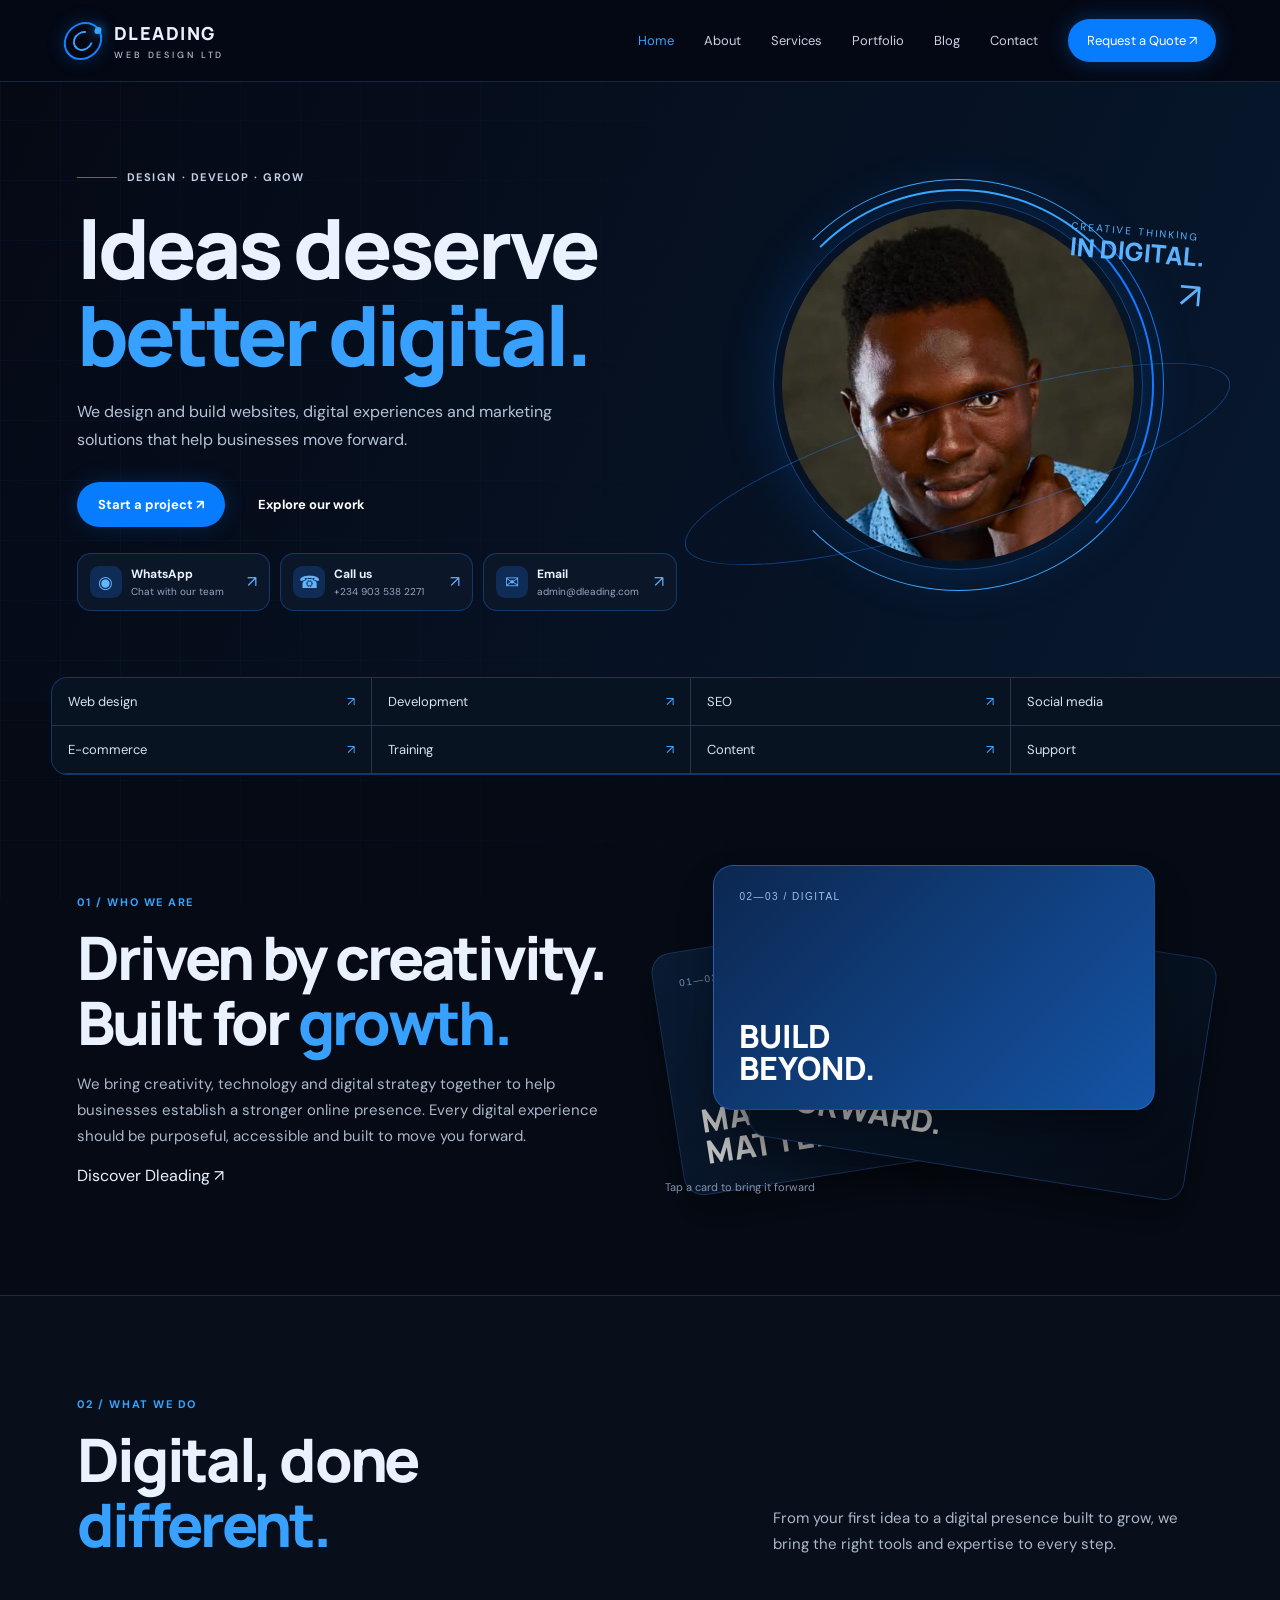
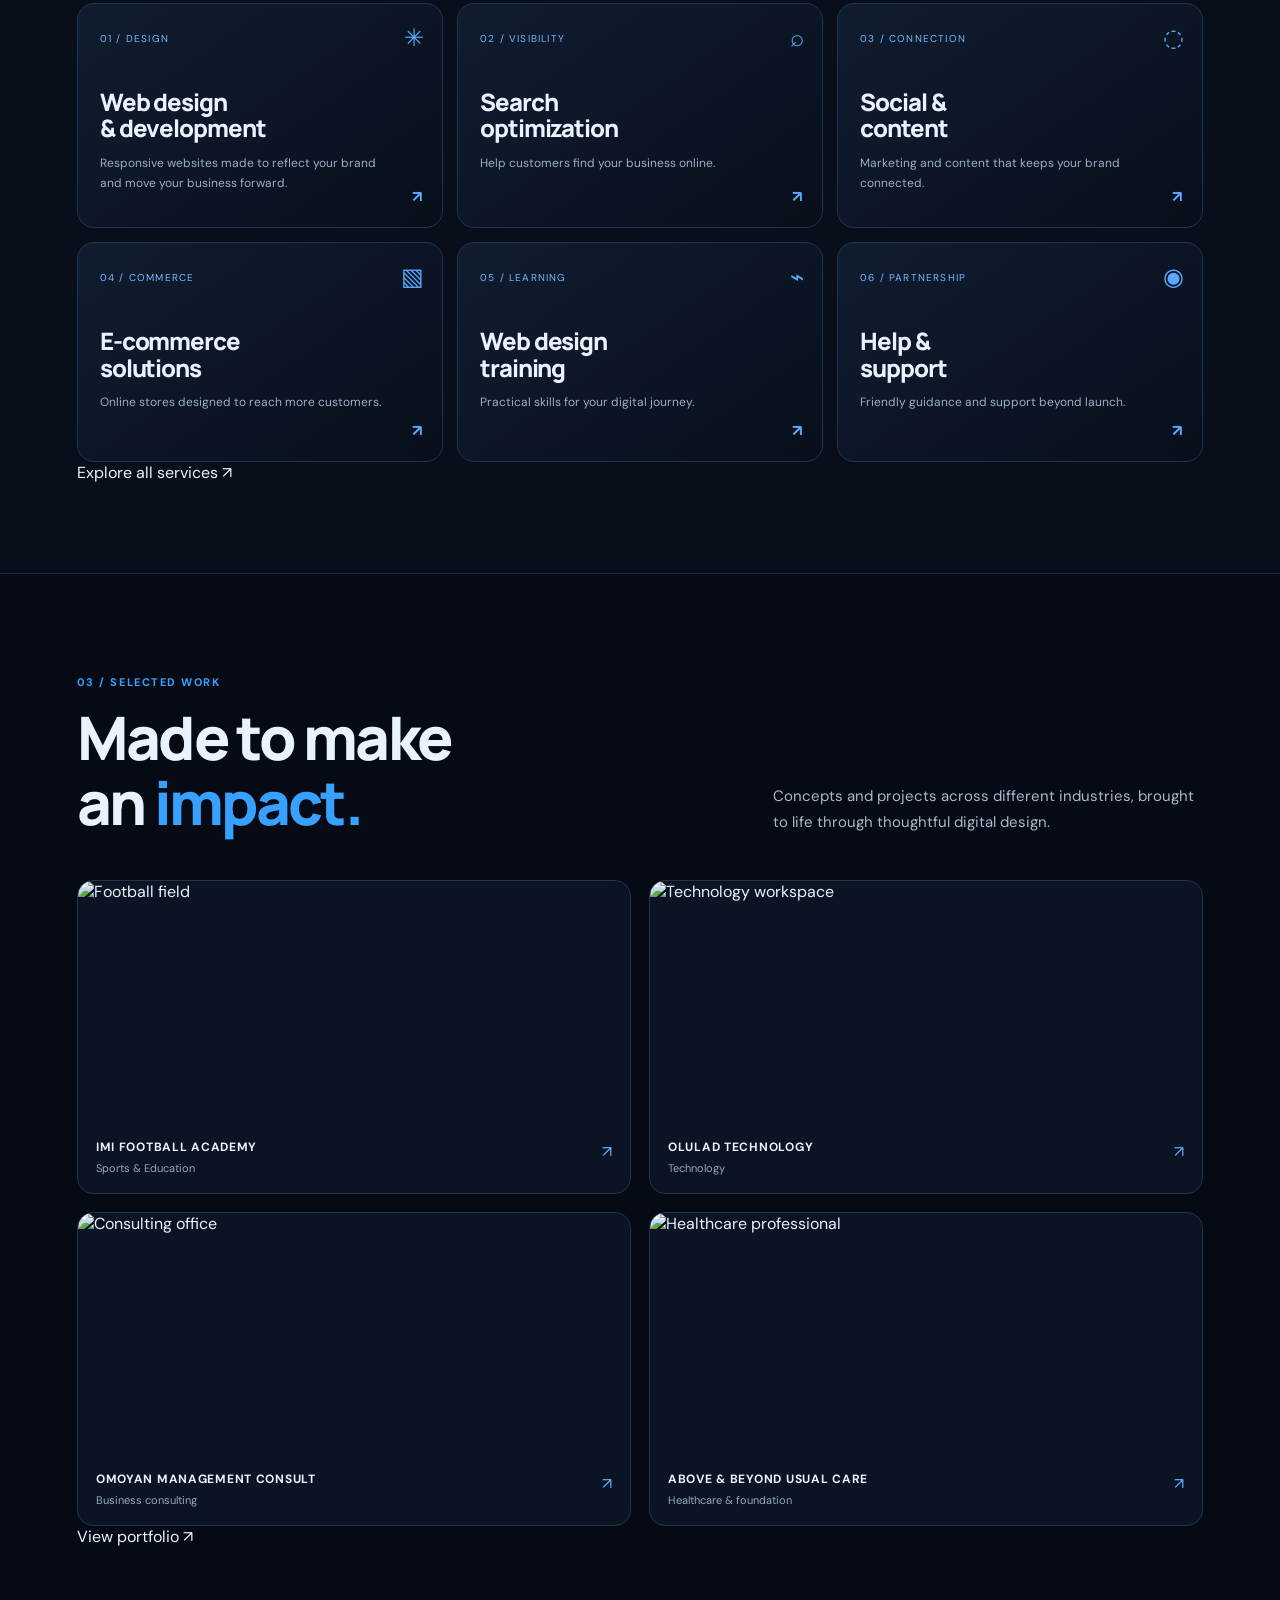
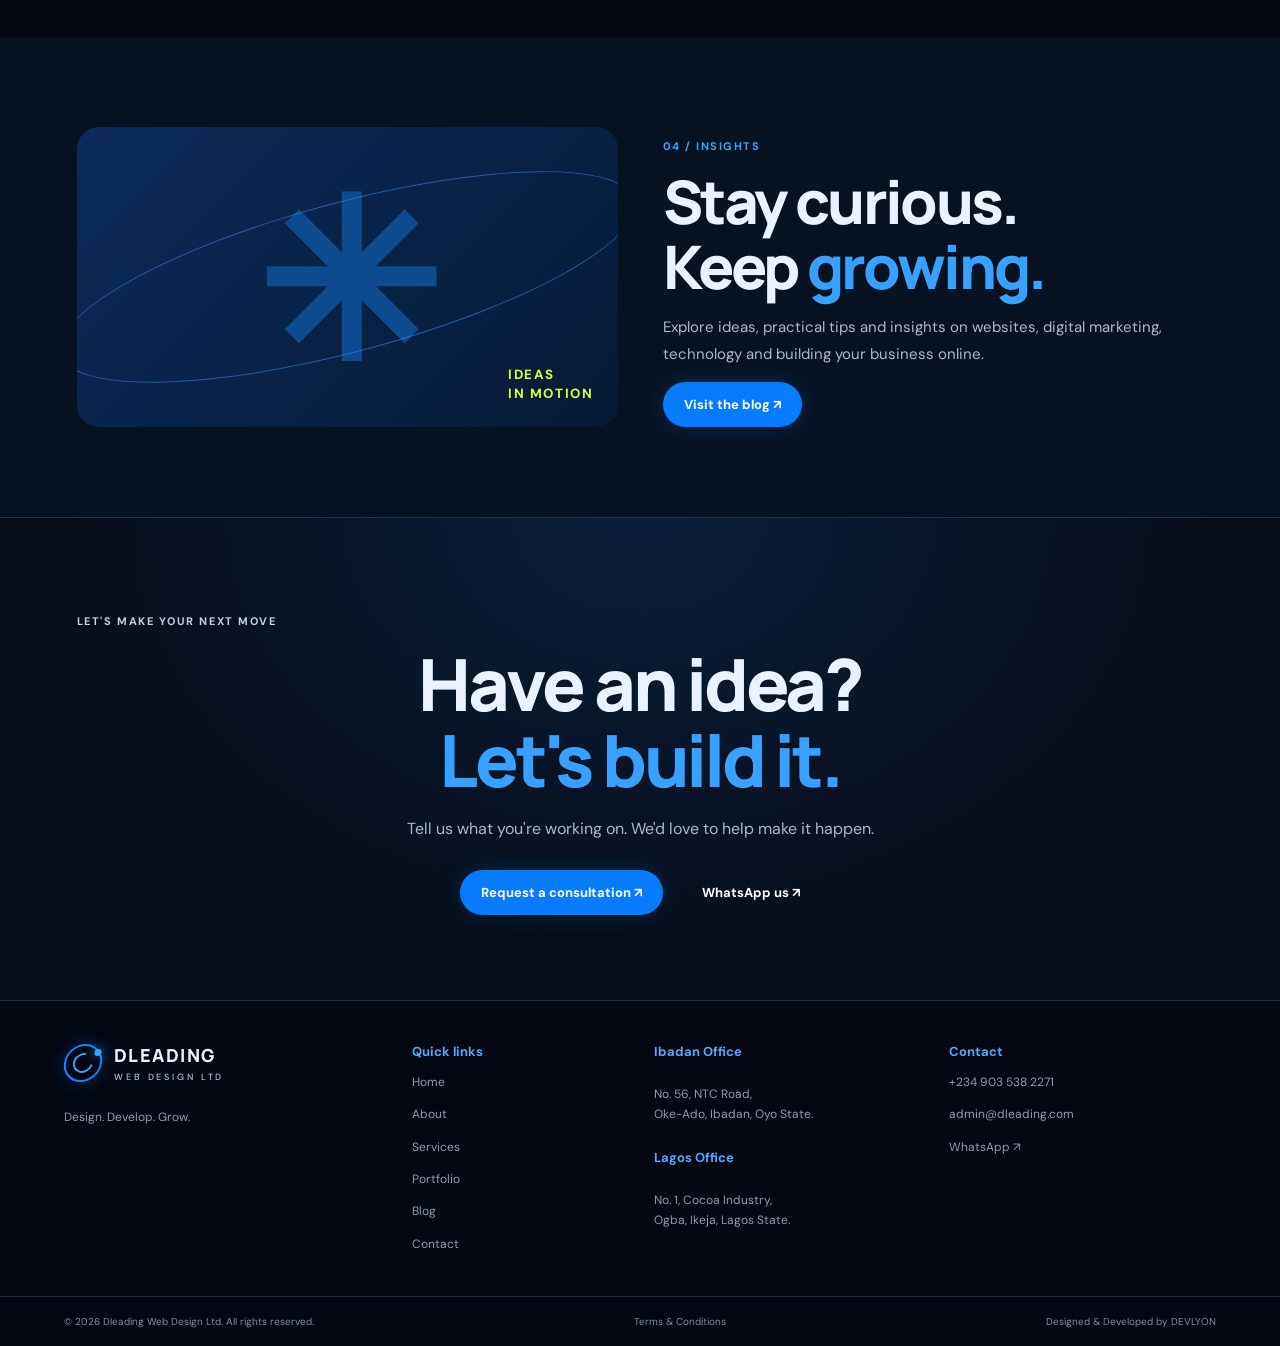
==== commit f981d9be: "Remove top location and business tagline strip" ====
--- a/index.html
+++ b/index.html
@@ -1,6 +1,5 @@
 <!doctype html>
 <html lang="en"><head><meta charset="utf-8"><meta name="viewport" content="width=device-width,initial-scale=1"><meta name="description" content="Dleading Web Design Ltd creates modern websites, digital marketing and online experiences for businesses."><meta name="theme-color" content="#06101f"><title>Dleading — Design. Develop. Grow.</title><link rel="preconnect" href="https://fonts.googleapis.com"><link rel="preconnect" href="https://fonts.gstatic.com" crossorigin><link href="https://fonts.googleapis.com/css2?family=DM+Sans:wght@400;500;600;700&family=Manrope:wght@400;500;600;700;800&display=swap" rel="stylesheet"><link rel="stylesheet" href="styles.css"><link rel="stylesheet" href="unified-design.css"><link rel="stylesheet" href="home-redesign.css"></head><body class="home-redesign">
-<div class="topline"><span>Digital experiences for ambitious businesses</span><span>Ibadan · Lagos · Nigeria <i class="pulse"></i></span></div>
 <header class="header"><a class="brand" href="index.html"><span class="brand-mark" aria-hidden="true"></span><span class="brand-text">DLEADING<small>WEB DESIGN LTD</small></span></a><button class="menu-toggle" aria-label="Toggle navigation" aria-expanded="false"><span></span><span></span></button><nav class="nav" aria-label="Main navigation"><a class="active" href="index.html">Home</a><a href="about.html">About</a><a href="services.html">Services</a><a href="portfolio.html">Portfolio</a><a href="blog.html">Blog</a><a href="contact.html">Contact</a><a class="nav-cta" href="contact.html">Request a Quote ↗</a></nav></header>
 <main>
 <section class="new-hero"><div class="hero-grid"></div><div class="new-hero-copy"><p class="eyebrow"><span class="eyebrow-line"></span> DESIGN · DEVELOP · GROW</p><h1>Ideas deserve<br><span>better digital.</span></h1><p class="hero-desc">We design and build websites, digital experiences and marketing solutions that help businesses move forward.</p><div class="hero-actions"><a class="button primary" href="contact.html">Start a project ↗</a><a class="button ghost" href="portfolio.html">Explore our work</a></div><div class="home-contact-actions"><a href="https://wa.me/2349035382271" class="quick-contact quick-wa" target="_blank" rel="noopener"><span class="qc-icon">◉</span><span><b>WhatsApp</b><small>Chat with our team</small></span><span class="qc-arrow">↗</span></a><a href="tel:+2349035382271" class="quick-contact"><span class="qc-icon">☎</span><span><b>Call us</b><small>+234 903 538 2271</small></span><span class="qc-arrow">↗</span></a><a href="mailto:admin@dleading.com" class="quick-contact"><span class="qc-icon">✉</span><span><b>Email</b><small>admin@dleading.com</small></span><span class="qc-arrow">↗</span></a></div></div><div class="new-hero-visual"><div class="portrait-ring"><img src="assets/founder.jpg" alt="Dleading founder portrait"></div><div class="hero-visual-label"><small>CREATIVE THINKING</small><strong>IN DIGITAL.</strong><span>↗</span></div><div class="hero-orbit"></div></div></section>
--- a/unified-design.css
+++ b/unified-design.css
@@ -114,3 +114,152 @@
  body:not(.home-redesign) .footer-bottom>span{max-width:100%;overflow-wrap:anywhere}
 }
 @media(prefers-reduced-motion:reduce){body:not(.home-redesign) *,body:not(.home-redesign) *:before,body:not(.home-redesign) *:after{animation-duration:.01ms!important;transition-duration:.01ms!important;scroll-behavior:auto!important}}
+
+
+/* Final responsive width + footer correction */
+html,body{width:100%;min-width:0;max-width:100%;margin-inline:0}
+body{overflow-x:hidden}
+body:not(.home-redesign) main{display:block;width:100%;max-width:none;min-width:0;margin:0;padding:0;overflow-x:clip}
+body:not(.home-redesign) main>section{width:100%;max-width:none;min-width:0;margin-inline:0}
+body:not(.home-redesign) .footer{display:block;width:100%;max-width:none;min-width:0;margin:0;overflow:visible}
+body:not(.home-redesign) .footer-main{display:grid!important;width:100%;max-width:none;min-width:0;grid-template-columns:minmax(0,1.1fr) minmax(0,.8fr) minmax(0,1.1fr) minmax(0,.9fr);align-items:start;gap:28px;padding:48px clamp(20px,5vw,76px)}
+body:not(.home-redesign) .footer-main>div{display:flex!important;min-width:0;max-width:100%;flex-direction:column!important;align-items:flex-start;gap:12px}
+body:not(.home-redesign) .footer-main h4{margin:0 0 4px;color:#70baff;font-size:12px;letter-spacing:.13em}
+body:not(.home-redesign) .footer-main p,body:not(.home-redesign) .footer-main a:not(.brand){display:block;width:auto;max-width:100%;margin:0;color:#aabbd0;font-size:13px;line-height:1.75;overflow-wrap:anywhere;word-break:normal}
+body:not(.home-redesign) .footer-main .brand{display:inline-flex;width:auto;max-width:100%;flex-direction:row;align-items:center;gap:12px}
+body:not(.home-redesign) .footer-main>div:not(.footer-brand){padding:20px;border:1px solid #24476c;border-radius:16px;background:linear-gradient(145deg,#0c1a2d,#070e19);min-height:100%}
+body:not(.home-redesign) .footer-main .footer-brand{padding:12px 8px}
+body:not(.home-redesign) .footer-main .footer-brand p{font-size:12px;letter-spacing:.12em}
+body:not(.home-redesign) .footer-bottom{display:flex;width:100%;max-width:none;min-width:0;align-items:flex-start;justify-content:space-between;gap:12px;padding:20px clamp(20px,5vw,76px);font-size:11px;line-height:1.7}
+body:not(.home-redesign) .footer-bottom>span{display:block;max-width:100%;overflow-wrap:anywhere}
+body:not(.home-redesign) .footer-bottom .dev-credit a{display:inline;color:#55aaff}
+@media(max-width:850px){
+ body:not(.home-redesign) .footer-main{grid-template-columns:repeat(2,minmax(0,1fr));gap:14px;padding:34px 5vw}
+ body:not(.home-redesign) .footer-main .footer-brand{grid-column:1/-1}
+ body:not(.home-redesign) .footer-main>div:not(.footer-brand){padding:17px;min-height:0}
+ body:not(.home-redesign) .footer-bottom{flex-wrap:wrap;justify-content:flex-start}
+}
+@media(max-width:560px){
+ html,body{width:100%;min-width:0}
+ body:not(.home-redesign) main,body:not(.home-redesign) main>section{width:100%;max-width:100%;min-width:0}
+ body:not(.home-redesign) .footer-main{grid-template-columns:minmax(0,1fr);gap:12px;padding:28px 5vw}
+ body:not(.home-redesign) .footer-main .footer-brand{grid-column:auto;padding:8px 2px 14px}
+ body:not(.home-redesign) .footer-main>div:not(.footer-brand){padding:18px}
+ body:not(.home-redesign) .footer-main p,body:not(.home-redesign) .footer-main a:not(.brand){font-size:13px;line-height:1.7}
+ body:not(.home-redesign) .footer-bottom{display:flex;flex-direction:column;align-items:flex-start;gap:8px;padding:18px 5vw}
+}
+
+/* Ensure homepage and interior page canvases always span the device viewport */
+body>main{display:block;width:100%;max-width:none;min-width:0;margin-inline:0}
+body>main>section{width:100%;max-width:none;min-width:0;margin-inline:0}
+body.home-redesign{width:100%;max-width:100%;min-width:0}
+body.home-redesign .new-hero,body.home-redesign .new-about,body.home-redesign .new-services,body.home-redesign .new-portfolio,body.home-redesign .new-insights,body.home-redesign .new-cta{width:100%;max-width:none;min-width:0}
+
+/* Structured footer components shared by all interior pages */
+body:not(.home-redesign) .footer{position:relative;background:radial-gradient(ellipse at 12% 0%,rgba(16,91,166,.18),transparent 38%),linear-gradient(180deg,#07101e 0%,#030711 100%);border-top:1px solid rgba(61,145,226,.35)}
+body:not(.home-redesign) .footer-main{grid-template-columns:minmax(0,1.05fr) minmax(0,.75fr) minmax(0,1.1fr) minmax(0,.95fr);gap:16px}
+body:not(.home-redesign) .footer-main .footer-brand{justify-content:flex-start;gap:16px}
+body:not(.home-redesign) .footer-brand-note{display:block;max-width:230px;color:#71859f;font-size:11px;line-height:1.7}
+body:not(.home-redesign) .footer-group{display:flex;flex-direction:column;align-items:stretch;gap:14px;padding:22px!important;border:1px solid rgba(67,126,190,.25);border-radius:18px;background:linear-gradient(145deg,rgba(14,31,53,.96),rgba(7,15,27,.98));box-shadow:0 14px 36px rgba(0,0,0,.18)}
+body:not(.home-redesign) .footer-group>h4{margin:0 0 4px;padding-bottom:12px;border-bottom:1px solid rgba(86,150,213,.2);color:#70baff;font-size:11px;letter-spacing:.16em;text-transform:uppercase}
+body:not(.home-redesign) .footer-link-list{display:grid;grid-template-columns:1fr 1fr;gap:8px}
+body:not(.home-redesign) .footer-link-list a{display:flex;align-items:center;min-height:36px;padding:7px 9px;border:1px solid rgba(76,126,180,.16);border-radius:9px;background:rgba(18,39,65,.48);color:#c1d0e2!important;font-size:12px!important;line-height:1.35!important;transition:background .2s,border-color .2s,color .2s}
+body:not(.home-redesign) .footer-link-list a:hover{border-color:#258bff;background:rgba(8,124,255,.14);color:#fff!important}
+body:not(.home-redesign) .footer-office{display:flex;flex-direction:column;gap:6px;padding:0 0 12px;border-bottom:1px solid rgba(86,150,213,.16)}
+body:not(.home-redesign) .footer-office:last-child{padding-bottom:0;border-bottom:0}
+body:not(.home-redesign) .footer-office h5{margin:0;color:#edf5ff;font:700 12px Manrope,sans-serif;letter-spacing:.04em}
+body:not(.home-redesign) .footer-office p{margin:0;color:#aabbd0;font-size:12px!important;line-height:1.7!important}
+body:not(.home-redesign) .footer-contact-item{display:flex!important;flex-direction:column;align-items:flex-start;gap:4px;width:100%;padding:10px 11px;border:1px solid rgba(76,126,180,.18);border-radius:10px;background:rgba(18,39,65,.48);color:#eaf3ff!important;font-size:12px!important;line-height:1.5!important}
+body:not(.home-redesign) .footer-contact-label{color:#71baff;font-size:9px;font-weight:800;letter-spacing:.14em;text-transform:uppercase}
+body:not(.home-redesign) .footer-contact-item>span:last-child{overflow-wrap:anywhere}
+body:not(.home-redesign) .footer-whatsapp{border-color:rgba(37,211,102,.24);background:rgba(12,72,54,.2)}
+body:not(.home-redesign) .footer-bottom{border-top:1px solid rgba(86,150,213,.17);color:#7f91a9}
+body:not(.home-redesign) .footer-bottom .dev-credit a{font-weight:800;text-decoration:none}
+@media(max-width:850px){
+ body:not(.home-redesign) .footer-main{grid-template-columns:repeat(2,minmax(0,1fr));gap:14px;padding:34px 5vw}
+ body:not(.home-redesign) .footer-main .footer-brand{grid-column:1/-1}
+ body:not(.home-redesign) .footer-group{padding:18px!important}
+}
+@media(max-width:560px){
+ body:not(.home-redesign) .footer-main{grid-template-columns:minmax(0,1fr);gap:12px;padding:30px 5vw}
+ body:not(.home-redesign) .footer-main .footer-brand{grid-column:auto;padding:8px 2px 14px}
+ body:not(.home-redesign) .footer-group{padding:18px!important}
+ body:not(.home-redesign) .footer-link-list{grid-template-columns:repeat(2,minmax(0,1fr));gap:8px}
+ body:not(.home-redesign) .footer-link-list a{min-height:40px;font-size:13px!important}
+ body:not(.home-redesign) .footer-contact-item{padding:12px}
+ body:not(.home-redesign) .footer-bottom{align-items:flex-start}
+}
+
+/* Contact details: keep each label and its value on separate lines */
+body:not(.home-redesign) .footer-group.footer-contact .footer-contact-item{
+ display:grid!important;
+ grid-template-columns:minmax(0,1fr);
+ grid-auto-flow:row;
+ align-items:start!important;
+ justify-items:start;
+ gap:5px!important;
+ text-align:left;
+ white-space:normal;
+}
+body:not(.home-redesign) .footer-group.footer-contact .footer-contact-item .footer-contact-label{
+ display:block!important;
+ width:100%;
+ margin:0;
+ line-height:1.35!important;
+}
+body:not(.home-redesign) .footer-group.footer-contact .footer-contact-item>span:last-child{
+ display:block!important;
+ width:100%;
+ margin:0;
+ line-height:1.6!important;
+ overflow-wrap:anywhere;
+}
+body:not(.home-redesign) .footer-group.footer-contact .footer-contact-item:hover{
+ border-color:#318fff;
+ background:rgba(8,124,255,.12);
+}
+@media(max-width:560px){
+ body:not(.home-redesign) .footer-group.footer-contact .footer-contact-item{padding:13px 14px!important}
+}
+
+
+/* Final explicit footer contact layout: label first, value underneath */
+body:not(.home-redesign) .footer-main .footer-group.footer-contact a.footer-contact-item{
+ display:block!important;
+ width:100%!important;
+ box-sizing:border-box!important;
+ padding:13px 14px!important;
+ margin:0 0 10px!important;
+ white-space:normal!important;
+ text-align:left!important;
+ line-height:1.55!important;
+}
+body:not(.home-redesign) .footer-main .footer-group.footer-contact a.footer-contact-item .footer-contact-label,
+body:not(.home-redesign) .footer-main .footer-group.footer-contact a.footer-contact-item .footer-contact-value{
+ display:block!important;
+ position:static!important;
+ float:none!important;
+ clear:both!important;
+ width:100%!important;
+ max-width:100%!important;
+ box-sizing:border-box!important;
+ margin:0!important;
+ padding:0!important;
+ white-space:normal!important;
+ text-align:left!important;
+}
+body:not(.home-redesign) .footer-main .footer-group.footer-contact a.footer-contact-item .footer-contact-label{
+ margin-bottom:5px!important;
+ color:#71baff!important;
+ font-size:10px!important;
+ font-weight:800!important;
+ letter-spacing:.14em!important;
+ text-transform:uppercase!important;
+}
+body:not(.home-redesign) .footer-main .footer-group.footer-contact a.footer-contact-item .footer-contact-value{
+ color:#eaf3ff!important;
+ font-size:13px!important;
+ line-height:1.6!important;
+ overflow-wrap:anywhere!important;
+ word-break:normal!important;
+}
